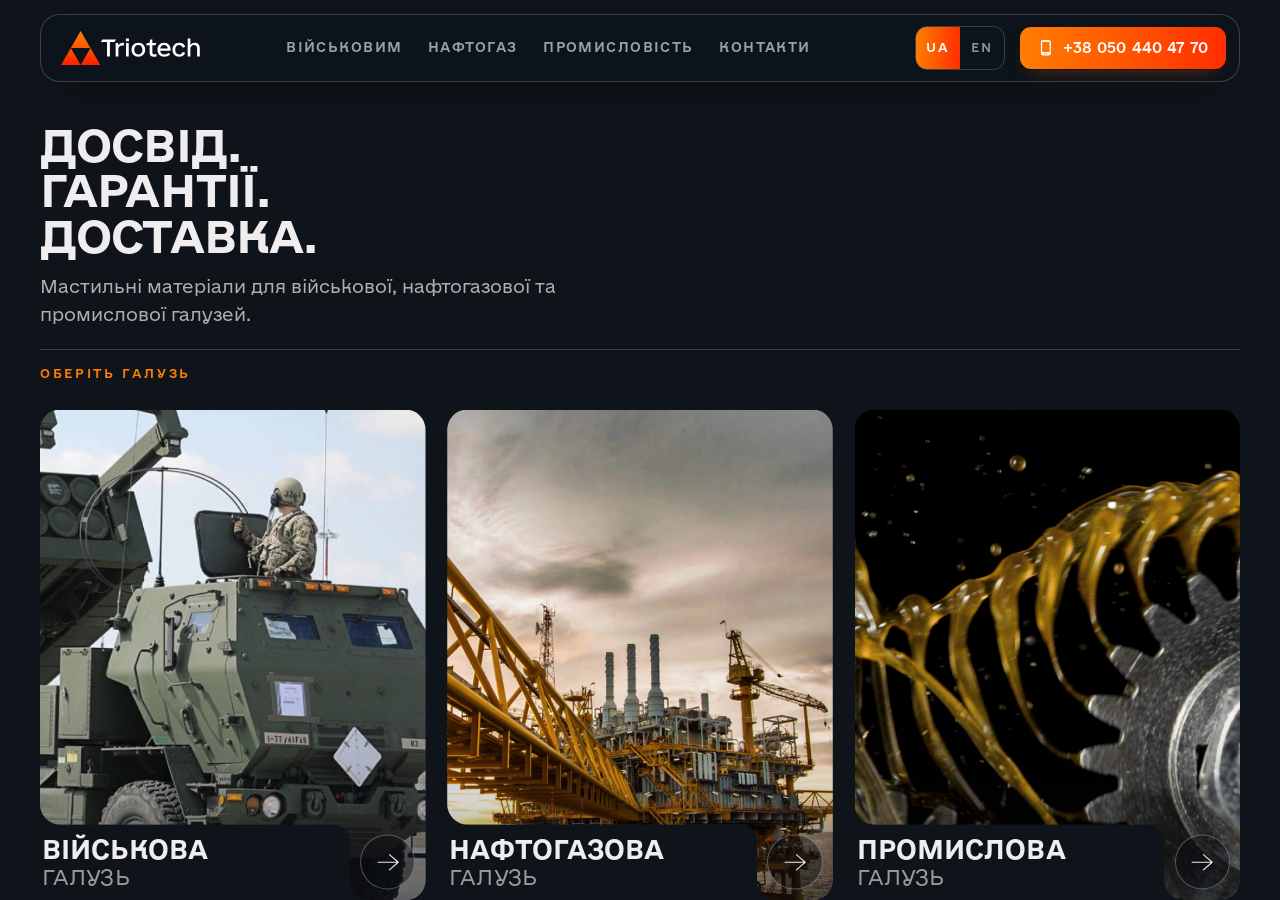
==== index.html @ 01c045c3 "Картки головної: суцільна фігура з фото, скруглений кут стику, більший виступ - фото заливає всю фор" ====
<!DOCTYPE html>
<html lang="uk">
<head>
    <meta charset="UTF-8">
    <meta name="viewport"
          content="width=device-width, user-scalable=no, initial-scale=1.0, maximum-scale=1.0, minimum-scale=1.0">
    <meta http-equiv="X-UA-Compatible" content="ie=edge">
    <link rel="stylesheet" href="css/style.css?v=30">
    <link rel="stylesheet" type="text/css" href="vendor/slick.css?v=30"/>

    <!-- Favicon -->
    <link href="favicon.png" rel="icon">

    <title>&#x413;&#x43E;&#x43B;&#x43E;&#x432;&#x43D;&#x430; - Triotech</title>

    <meta property="og:type" content="website">
    <meta property="og:site_name" content="Triotech">
    <meta property="og:title" content="Triotech - Мастильні матеріали">
    <meta property="og:description" content="Українська компанія, яка продає мастильні матеріали у B2B сегменті">
    <meta property="og:url" content="/">
    <meta property="og:locale" content="uk_UA">
    <meta property="og:image" content="/img/preview.jpg">
    <meta property="og:image:width" content="968">
    <meta property="og:image:height" content="504">
</head>

<body>
<svg xmlns="http://www.w3.org/2000/svg" style="position:absolute;width:0;height:0;overflow:hidden" aria-hidden="true" focusable="false"><defs><linearGradient id="flameGrad" x1="0" y1="0" x2="1" y2="1"><stop offset="0%" stop-color="#FF7E02"/><stop offset="100%" stop-color="#FF2E00"/></linearGradient></defs><symbol viewBox="0 0 20 16" id="arrow__product"><path d="M19.286 7.994H1m10.286 6.994l8-6.994-8-6.994" stroke="currentColor" stroke-linecap="round" stroke-linejoin="round"/></symbol><symbol viewBox="0 0 20 17" id="arrow__send"><path d="M19.286 8.734H1M11.286 16l8-7.266-8-7.266" stroke="currentColor" stroke-linecap="round" stroke-linejoin="round"/></symbol><symbol viewBox="0 0 32 32" id="facebook"><path fill-rule="evenodd" clip-rule="evenodd" d="M0 5a5 5 0 015-5h22a5 5 0 015 5v22a5 5 0 01-5 5H5a5 5 0 01-5-5V5zm16 3c4.4 0 8 3.6 8 8 0 4-2.9 7.4-6.9 8v-5.7H19l.4-2.3h-2.2v-1.5c0-.6.3-1.2 1.3-1.2h1v-2s-.9-.2-1.8-.2c-1.8 0-3 1.1-3 3.1V16h-2v2.3h2v5.6C10.9 23.3 8 20 8 16c0-4.4 3.6-8 8-8z" fill="currentColor" fill-opacity=".8"/></symbol><symbol viewBox="0 0 32 32" id="instagram"><path d="M16 18.8c-1.5 0-2.8-1.2-2.8-2.8 0-1.5 1.2-2.8 2.8-2.8 1.5 0 2.8 1.2 2.8 2.8 0 1.5-1.3 2.8-2.8 2.8z" fill="currentColor" fill-opacity=".8"/><path fill-rule="evenodd" clip-rule="evenodd" d="M19.4 9.2h-6.8c-.8.1-1.2.2-1.5.3-.4.1-.7.3-1 .6-.237.237-.35.475-.485.762-.036.075-.073.155-.115.238a5.48 5.48 0 01-.052.148A3.53 3.53 0 009.2 12.6v6.8c.1.8.2 1.2.3 1.5.1.4.3.7.6 1 .237.237.475.35.762.485.075.036.155.073.238.115.046.015.095.033.148.052a3.53 3.53 0 001.352.248h6.8c.8-.1 1.2-.2 1.5-.3.4-.1.7-.3 1-.6.237-.237.35-.475.485-.762.036-.075.073-.155.115-.238.015-.046.033-.095.052-.147A3.53 3.53 0 0022.8 19.4v-6.8c-.1-.8-.2-1.2-.3-1.5-.1-.4-.3-.7-.6-1-.237-.237-.475-.35-.762-.485A11.461 11.461 0 0120.9 9.5c-.046-.015-.095-.033-.147-.052A3.53 3.53 0 0019.4 9.2zM16 11.7c-2.4 0-4.3 1.9-4.3 4.3s1.9 4.3 4.3 4.3 4.3-1.9 4.3-4.3-1.9-4.3-4.3-4.3zm5.4-.1a1 1 0 11-2 0 1 1 0 012 0z" fill="currentColor" fill-opacity=".8"/><path fill-rule="evenodd" clip-rule="evenodd" d="M0 5a5 5 0 015-5h22a5 5 0 015 5v22a5 5 0 01-5 5H5a5 5 0 01-5-5V5zm12.6 2.7h6.8c.9.1 1.5.2 2 .4.6.3 1 .5 1.5 1s.8 1 1 1.5c.2.5.4 1.1.4 2v6.8c-.1.9-.2 1.5-.4 2-.3.6-.5 1-1 1.5s-1 .8-1.5 1c-.5.2-1.1.4-2 .4h-6.8c-.9-.1-1.5-.2-2-.4-.6-.3-1-.5-1.5-1s-.8-1-1-1.5c-.2-.5-.4-1.1-.4-2v-6.8c.1-.9.2-1.5.4-2 .3-.6.5-1 1-1.5s1-.8 1.5-1c.5-.2 1.1-.4 2-.4z" fill="currentColor" fill-opacity=".8"/></symbol><symbol viewBox="0 0 32 32" id="linkedin"><path fill-rule="evenodd" clip-rule="evenodd" d="M0 5a5 5 0 015-5h22a5 5 0 015 5v22a5 5 0 01-5 5H5a5 5 0 01-5-5V5zm8.2 8.3V24h3.4V13.3H8.2zM8 9.9c0 1.1.8 1.9 1.9 1.9 1.1 0 1.9-.8 1.9-1.9C11.8 8.8 11 8 9.9 8 8.9 8 8 8.8 8 9.9zM20.6 24h3.2v-6.6c0-3.3-2-4.4-3.9-4.4-1.7 0-2.9 1.1-3.2 1.8v-1.5h-3.2V24h3.4v-5.7c0-1.5 1-2.3 2-2.3s1.7.5 1.7 2.2V24z" fill="currentColor" fill-opacity=".8"/></symbol><symbol viewBox="0 0 32 32" id="telegram"><path fill-rule="evenodd" clip-rule="evenodd" d="M5 0h22a5 5 0 015 5v22a5 5 0 01-5 5H5a5 5 0 01-5-5V5a5 5 0 015-5zm11.692 12.007c-1.433.596-4.297 1.83-8.592 3.701-.698.278-1.063.549-1.096.814-.056.449.505.625 1.27.866.104.032.212.066.322.102.752.245 1.764.53 2.29.542.477.01 1.01-.186 1.598-.59 4.013-2.709 6.084-4.078 6.214-4.108.092-.02.22-.047.305.03.087.076.078.221.069.26-.056.237-2.26 2.287-3.4 3.347-.356.33-.608.565-.66.619-.115.12-.233.233-.346.342-.699.674-1.223 1.179.029 2.004.602.396 1.083.724 1.563 1.051.525.358 1.048.714 1.725 1.158.172.113.337.23.497.344.61.436 1.16.826 1.837.764.393-.036.8-.406 1.007-1.51.488-2.61 1.447-8.263 1.669-10.592a2.602 2.602 0 00-.025-.58.621.621 0 00-.21-.4c-.176-.143-.448-.173-.57-.17-.554.009-1.405.305-5.496 2.006z" fill="currentColor" fill-opacity=".8"/></symbol><symbol viewBox="0 0 32 32" id="whatsapp"><path fill-rule="evenodd" clip-rule="evenodd" d="M12.6 21.7c1 .6 2.2.9 3.4.9 3.7 0 6.6-3 6.6-6.5 0-1.8-.6-3.4-1.9-4.7-1.3-1.2-2.9-1.9-4.7-1.9-3.6 0-6.6 3-6.6 6.6 0 1.2.3 2.4 1 3.5l.2.3-.7 2.4 2.5-.7.2.1zm5.6-4.7c.2 0 1.2.5 1.4.6.031.016.062.029.093.042.167.07.323.136.407.558.1 0 .1.4-.1.9-.1.4-.9.9-1.3.9-.068 0-.133.006-.202.012-.34.03-.786.07-2.198-.512-1.753-.701-2.968-2.4-3.309-2.877a1.856 1.856 0 00-.091-.123c-.017-.034-.052-.088-.097-.16-.221-.35-.703-1.11-.703-1.94 0-1 .5-1.5.7-1.7.2-.2.4-.2.5-.2h.4c.1 0 .3 0 .4.3.2.4.6 1.4.6 1.5 0 .033.011.067.022.1.023.067.045.133-.022.2-.05.05-.075.1-.1.15-.025.05-.05.1-.1.15l-.3.3c-.1.1-.2.2-.1.4s.5.9 1.1 1.4c.675.59 1.208.825 1.478.944.05.022.09.04.122.056.2 0 .3 0 .4-.1.05-.1.175-.25.3-.4.125-.15.25-.3.3-.4.1-.2.2-.2.4-.1z" fill="currentColor" fill-opacity=".8"/><path fill-rule="evenodd" clip-rule="evenodd" d="M0 16C0 7.163 7.163 0 16 0s16 7.163 16 16-7.163 16-16 16S0 24.837 0 16zm16-8c2.1 0 4.1.8 5.6 2.3 1.5 1.5 2.4 3.5 2.4 5.6 0 4.4-3.6 8-8 8-1.3 0-2.6-.4-3.8-1L8 24l1.1-4C8.4 18.8 8 17.4 8 16c0-4.4 3.6-8 8-8z" fill="currentColor" fill-opacity=".8"/></symbol><symbol viewBox="0 0 23 22" id="footer__tel"><path d="M6.937 7.95c1.38 3.767 2.81 5.27 6.447 6.871l-1.576 2.214c-4.176-2-6.256-5.37-7.236-8l2.365-1.084z" fill="currentColor"/><path d="M8.095 2.75c.739-.002 1.3.612 1.25 1.308-.08 1.095.005 1.884.232 2.863.124.538-.158 1.084-.606 1.436-.604.475-1.066 1.079-1.433 1.599-.509.72-2.26.669-2.646-.116-.796-1.614-1.335-4.588-.173-6.597.182-.316.55-.481.93-.483l2.446-.01zm11.208 11.945c.092-.692-.486-1.292-1.224-1.329a10.354 10.354 0 01-2.982-.562c-.55-.181-1.159.018-1.582.396-.572.51-1.262.87-1.853 1.151-.82.39-.975 2.038-.196 2.495 1.601.94 4.662 1.803 6.914.956a.993.993 0 00.619-.815l.304-2.292z" fill="currentColor"/></symbol><symbol viewBox="0 0 18 15" id="footer__mail"><path fill-rule="evenodd" clip-rule="evenodd" d="M16.349.91a1.68 1.68 0 011.32.628L8.915 8.543.24 1.666C.53 1.213 1.053.91 1.65.91h14.7zM0 12.57V2.908l6.224 4.935-6.211 4.924A1.52 1.52 0 010 12.57zm.57 1.19c.29.24.667.386 1.081.386H16.35a1.7 1.7 0 00.954-.29L10.69 8.563l-1.19.951a.942.942 0 01-1.164.003L7.129 8.56l-6.56 5.2zm11.019-5.917l6.366 5.094c.03-.118.045-.24.045-.367V2.713l-6.411 5.13z" fill="currentColor"/></symbol><symbol viewBox="0 0 16 21" id="footer__place"><path fill-rule="evenodd" clip-rule="evenodd" d="M8.002 20.979C4.942 17.616-.266 12.842.011 7.649.463 3.427 3.868.146 8.002.146c4.135 0 7.54 3.28 7.992 7.503.191 5.67-4.513 9.593-7.992 13.33z" fill="currentColor"/><path d="M11.525 8.265A3.264 3.264 0 118.263 5a3.264 3.264 0 013.262 3.265z" fill="currentColor"/></symbol><symbol viewBox="0 0 26 24" id="footer__send"><path d="M24.102.266L1.012 9.944s-1.092.4-1.007 1.137c.086.738.977 1.076.977 1.076l5.81 2.088s1.754 6.144 2.1 7.313c.344 1.166.621 1.194.621 1.194.322.149.614-.089.614-.089l3.753-3.655 5.85 4.792c1.583.737 2.16-.8 2.16-.8L26 .852c0-1.475-1.898-.585-1.898-.585zM20.014 21.22l-6.259-5.125-1.942 1.891.427-4.023L20.583 6 9.21 12.799l-5.044-1.813 19.245-8.067-3.398 18.3z" fill="currentColor"/></symbol><symbol viewBox="0 0 21 33" id="header-tel"><path d="M16.042 0H4.375A4.37 4.37 0 000 4.375v23.333a4.37 4.37 0 004.375 4.375h11.667a4.37 4.37 0 004.375-4.375V4.375A4.37 4.37 0 0016.042 0zm-2.917 29.167H7.292v-1.459h5.833v1.459zm4.74-4.375H2.552V4.375h15.313v20.417z" fill="currentColor"/></symbol><symbol viewBox="0 0 19 19" id="popup-close"><path d="M9.5 7.438L16.718.219l2.062 2.062-7.218 7.22 7.218 7.218-2.062 2.062L9.5 11.562l-7.22 7.219-2.06-2.062L7.437 9.5.22 2.281 2.28.22 9.5 7.438z" fill="currentColor"/></symbol></svg>
<header class="header header__primary">
    <div class="container header__container container__primary header__container--fatal">
        <div class="header__logo">
            <a href="index.html">
                <img src="img/Gradient-Logo-white.svg" alt="logo">
            </a>
        </div>

        <div class="header__content"><nav class="header__navigation"><ul class="header__list"><li class="header__item"><a class="header__link" href="Military/index.html">Військовим</a></li><li class="header__item"><a class="header__link" href="OilGas/index.html">Нафтогаз</a></li><li class="header__item"><a class="header__link" href="Industrial/index.html">Промисловість</a></li><li class="header__item"><a class="header__link" id="header__contacts" href="Military/index.html#contacts">Контакти</a></li></ul></nav><div class="lang__button lang--header"><div class="lang__list"><span class="lang__link lang__link--on">UA</span><a class="lang__link" href="Home/en/index.html" hreflang="en">EN</a></div></div><a class="header__tel header__tel--mobile" href="tel:+380504404770"><svg width="16" height="16" aria-hidden="true" focusable="false"><use href="#header-tel" xlink:href="#header-tel"></use></svg><span class="header__tel-num">+38 050 440 47 70</span></a></div><button class="hamburger" id="burger" type="button" aria-label="Меню" aria-expanded="false"><div class="hamburger-menu"><span class="hamburger-line"></span><span class="hamburger-line"></span></div></button><a class="header__tel" href="tel:+380504404770"><svg width="16" height="16" aria-hidden="true" focusable="false"><use href="#header-tel" xlink:href="#header-tel"></use></svg><span class="header__tel-num">+38 050 440 47 70</span></a>
    </div>
</header>


<main class="main">
    <section class="primary"><div class="primary__intro"><div class="container"><h1 class="primary__intro-title">Досвід.<br>Гарантії.<br>Доставка.</h1><p class="primary__intro-sub">Мастильні матеріали для військової, нафтогазової та промислової галузей.</p><span class="primary__intro-label">Оберіть галузь</span></div></div>
        <div class="swiper primary__swiper">
        <ul class="primary__list swiper-wrapper">
            <li class="primary__item swiper-slide">
                
                <span class="primary__slab primary__slab--tab" aria-hidden="true"><picture><source media="(max-width:1200px)" srcset="img/card-1.jpg?v=30"><img src="img/primary-1.png" alt="primary"></picture></span><span class="primary__slab primary__slab--joint" aria-hidden="true"><picture><source media="(max-width:1200px)" srcset="img/card-1.jpg?v=30"><img src="img/primary-1.png" alt="primary"></picture></span><div class="primary__bg"><picture><source media="(max-width:1200px)" srcset="img/card-1.jpg?v=30"><img src="img/primary-1.png" alt="primary"></picture></div>

                <div class="primary__wrapper">
                    <div class="container"><span class="primary__num">01</span>
                        <a class="primary__text" href="index.html">&#x41C;&#x430;&#x441;&#x442;&#x438;&#x43B;&#x44C;&#x43D;&#x456; &#x43C;&#x430;&#x442;&#x435;&#x440;&#x456;&#x430;&#x43B;&#x438;</a>

                        <p class="primary__text primary__text--mobile">&#x41E;&#x431;&#x435;&#x440;&#x456;&#x442;&#x44C; &#x433;&#x430;&#x43B;&#x443;&#x437;&#x44C; </p>

                        <h2 class="primary__title">ВІЙСЬКОВА <br><span>ГАЛУЗЬ</span></h2>

                        <a class="primary__link" href="Military/index.html">
                            &#x41F;&#x435;&#x440;&#x435;&#x439;&#x442;&#x438;

                            <svg class="primary__icon" width="20" height="16" fill="none">
                                <use href="#arrow__product" xlink:href="#arrow__product"></use>
                            </svg>
                        </a>

                        <a class="primary__link primary__link--mobile" href="Military/index.html">
                            &#x412;&#x406;&#x419;&#x421;&#x42C;&#x41A;&#x41E;&#x412;&#x410;


                            <svg class="primary__icon" width="20" height="16" fill="none">
                                <use href="#arrow__product" xlink:href="#arrow__product"></use>
                            </svg>
                        </a>

                        <a class="primary__link primary__link--mobile" href="OilGas/index.html">
                            &#x41D;&#x410;&#x424;&#x422;&#x41E;&#x413;&#x410;&#x417;&#x41E;&#x412;&#x410;


                            <svg class="primary__icon" width="20" height="16" fill="none">
                                <use href="#arrow__product" xlink:href="#arrow__product"></use>
                            </svg>
                        </a>

                        <a class="primary__link primary__link--mobile" href="Industrial/index.html">
                            &#x41F;&#x420;&#x41E;&#x41C;&#x418;&#x421;&#x41B;&#x41E;&#x412;&#x410;


                            <svg class="primary__icon" width="20" height="16" fill="none">
                                <use href="#arrow__product" xlink:href="#arrow__product"></use>
                            </svg>
                        </a>
                    </div>
                </div>
            <a class="primary__cover" href="Military/index.html" aria-hidden="true" tabindex="-1"></a></li>
            <li class="primary__item swiper-slide primary__item--mobile">
                <span class="primary__slab primary__slab--tab" aria-hidden="true"><picture><source media="(max-width:1200px)" srcset="img/card-2.jpg?v=30"><img src="img/primary-2.png" alt="primary"></picture></span><span class="primary__slab primary__slab--joint" aria-hidden="true"><picture><source media="(max-width:1200px)" srcset="img/card-2.jpg?v=30"><img src="img/primary-2.png" alt="primary"></picture></span><div class="primary__bg"><picture><source media="(max-width:1200px)" srcset="img/card-2.jpg?v=30"><img src="img/primary-2.png" alt="primary"></picture></div>
                <div class="primary__wrapper">
                    <div class="container"><span class="primary__num">02</span>

                        <h2 class="primary__title">НАФТОГАЗОВА <br><span>ГАЛУЗЬ</span></h2>

                        <a class="primary__link" href="OilGas/index.html">
                            &#x41F;&#x435;&#x440;&#x435;&#x439;&#x442;&#x438;

                            <svg class="primary__icon" width="20" height="16" fill="none">
                                <use href="#arrow__product" xlink:href="#arrow__product"></use>
                            </svg>
                        </a>
                    </div>
                </div>
            <a class="primary__cover" href="OilGas/index.html" aria-hidden="true" tabindex="-1"></a></li>
            <li class="primary__item swiper-slide primary__item--mobile">
                <span class="primary__slab primary__slab--tab" aria-hidden="true"><picture><source media="(max-width:1200px)" srcset="img/card-3.jpg?v=30"><img src="img/primary-3.png" alt="primary"></picture></span><span class="primary__slab primary__slab--joint" aria-hidden="true"><picture><source media="(max-width:1200px)" srcset="img/card-3.jpg?v=30"><img src="img/primary-3.png" alt="primary"></picture></span><div class="primary__bg"><picture><source media="(max-width:1200px)" srcset="img/card-3.jpg?v=30"><img src="img/primary-3.png" alt="primary"></picture></div>
                <div class="primary__wrapper">
                    <div class="container"><span class="primary__num">03</span>

                        <h2 class="primary__title">ПРОМИСЛОВА<br><span>ГАЛУЗЬ</span></h2>

                        <a class="primary__link" href="Industrial/index.html">
                            &#x41F;&#x435;&#x440;&#x435;&#x439;&#x442;&#x438;

                            <svg class="primary__icon" width="20" height="16" fill="none">
                                <use href="#arrow__product" xlink:href="#arrow__product"></use>
                            </svg>
                        </a>
                    </div>
                </div>

            <a class="primary__cover" href="Industrial/index.html" aria-hidden="true" tabindex="-1"></a></li>

        </ul>
    </div>
</section>
</main>

<script src="vendor/jquery.min.js?v=30"></script>
<script type="text/javascript" src="vendor/slick.min.js?v=30"></script>
<script src="js/main.js?v=30"></script>

<script src="js/ui.js?v=30"></script>
</body>
</html>
---- css/style.css ----
@font-face {
    font-family: "e-Ukraine Head";
    src: url("../fonts/e-UkraineHead-Bold.otf") format("opentype");
    font-style: normal;
    font-weight: 700;
}

@font-face {
    font-family: "e-Ukraine Head";
    src: url("../fonts/e-UkraineHead-Medium.otf") format("opentype");
    font-style: normal;
    font-weight: 500;
}

@font-face {
    font-family: "e-Ukraine Head";
    src: url("../fonts/e-UkraineHead-Regular.otf") format("opentype");
    font-style: normal;
    font-weight: 400;
}

@font-face {
    font-family: "e-Ukraine Head";
    src: url("../fonts/e-UkraineHead-Light.otf") format("opentype");
    font-style: normal;
    font-weight: 300;
}

@font-face {
    font-family: "e-Ukraine Head";
    src: url("../fonts/e-UkraineHead-UltraLight.otf") format("opentype");
    font-style: normal;
    font-weight: 200;
}
/* stylelint-disable */
/*! normalize.css v8.0.1 | MIT License | github.com/necolas/normalize.css */
/* Document
   ========================================================================== */
/**
 * 1. Correct the line height in all browsers.
 * 2. Prevent adjustments of font size after orientation changes in iOS.
 */
html {
    line-height: 1.15;
    /* 1 */
    -webkit-text-size-adjust: 100%;
    /* 2 */
}

/* Sections
   ========================================================================== */
/**
 * Remove the margin in all browsers.
 */
* {
    margin: 0;
    padding: 0;
}

body {
    margin: 0;
}

/**
 * Render the `main` element consistently in IE.
 */
main {
    display: block;
}

/**
 * Correct the font size and margin on `h1` elements within `section` and
 * `article` contexts in Chrome, Firefox, and Safari.
 */
h1 {
    font-size: 2em;
    margin: 0.67em 0;
}

h1, h2, h3, h4, h5, h6 {
    overflow-wrap: normal !important;
}

/* Grouping content
   ========================================================================== */
/**
 * 1. Add the correct box sizing in Firefox.
 * 2. Show the overflow in Edge and IE.
 */
hr {
    -webkit-box-sizing: content-box;
    box-sizing: content-box;
    /* 1 */
    height: 0;
    /* 1 */
    overflow: visible;
    /* 2 */
}

/**
 * 1. Correct the inheritance and scaling of font size in all browsers.
 * 2. Correct the odd `em` font sizing in all browsers.
 */
pre {
    font-family: monospace, monospace;
    /* 1 */
    font-size: 1em;
    /* 2 */
}

/* Text-level semantics
   ========================================================================== */
/**
 * Remove the gray background on active links in IE 10.
 */
a {
    background-color: transparent;
}

/**
 * 1. Remove the bottom border in Chrome 57-
 * 2. Add the correct text decoration in Chrome, Edge, IE, Opera, and Safari.
 */
abbr[title] {
    border-bottom: none;
    /* 1 */
    text-decoration: underline;
    /* 2 */
    -webkit-text-decoration: underline dotted;
    text-decoration: underline dotted;
    /* 2 */
}

/**
 * Add the correct font weight in Chrome, Edge, and Safari.
 */
b,
strong {
    font-weight: bolder;
}

/**
 * 1. Correct the inheritance and scaling of font size in all browsers.
 * 2. Correct the odd `em` font sizing in all browsers.
 */
code,
kbd,
samp {
    font-family: monospace, monospace;
    /* 1 */
    font-size: 1em;
    /* 2 */
}

/**
 * Add the correct font size in all browsers.
 */
small {
    font-size: 80%;
}

/**
 * Prevent `sub` and `sup` elements from affecting the line height in
 * all browsers.
 */
sub,
sup {
    font-size: 75%;
    line-height: 0;
    position: relative;
    vertical-align: baseline;
}

sub {
    bottom: -0.25em;
}

sup {
    top: -0.5em;
}

/* Embedded content
   ========================================================================== */
/**
 * Remove the border on images inside links in IE 10.
 */
img {
    border-style: none;
}

/* Forms
   ========================================================================== */
/**
 * 1. Change the font styles in all browsers.
 * 2. Remove the margin in Firefox and Safari.
 */
button,
input,
optgroup,
select,
textarea {
    font-family: inherit;
    /* 1 */
    font-size: 100%;
    /* 1 */
    line-height: 1.15;
    /* 1 */
    margin: 0;
    /* 2 */
}

/**
 * Show the overflow in IE.
 * 1. Show the overflow in Edge.
 */
button,
input {
    /* 1 */
    overflow: visible;
}

/**
 * Remove the inheritance of text transform in Edge, Firefox, and IE.
 * 1. Remove the inheritance of text transform in Firefox.
 */
button,
select {
    /* 1 */
    text-transform: none;
}

/**
 * Correct the inability to style clickable types in iOS and Safari.
 */
button,
[type=button],
[type=reset],
[type=submit] {
    -webkit-appearance: button;
}

    /**
 * Remove the inner border and padding in Firefox.
 */
    button::-moz-focus-inner,
    [type=button]::-moz-focus-inner,
    [type=reset]::-moz-focus-inner,
    [type=submit]::-moz-focus-inner {
        border-style: none;
        padding: 0;
    }

    /**
 * Restore the focus styles unset by the previous rule.
 */
    button:-moz-focusring,
    [type=button]:-moz-focusring,
    [type=reset]:-moz-focusring,
    [type=submit]:-moz-focusring {
        outline: 1px dotted ButtonText;
    }

/**
 * Correct the padding in Firefox.
 */
fieldset {
    padding: 0.35em 0.75em 0.625em;
}

/**
 * 1. Correct the text wrapping in Edge and IE.
 * 2. Correct the color inheritance from `fieldset` elements in IE.
 * 3. Remove the padding so developers are not caught out when they zero out
 *    `fieldset` elements in all browsers.
 */
legend {
    -webkit-box-sizing: border-box;
    box-sizing: border-box;
    /* 1 */
    color: inherit;
    /* 2 */
    display: table;
    /* 1 */
    max-width: 100%;
    /* 1 */
    padding: 0;
    /* 3 */
    white-space: normal;
    /* 1 */
}

/**
 * Add the correct vertical alignment in Chrome, Firefox, and Opera.
 */
progress {
    vertical-align: baseline;
}

/**
 * Remove the default vertical scrollbar in IE 10+.
 */
textarea {
    overflow: auto;
}

/**
 * 1. Add the correct box sizing in IE 10.
 * 2. Remove the padding in IE 10.
 */
[type=checkbox],
[type=radio] {
    -webkit-box-sizing: border-box;
    box-sizing: border-box;
    /* 1 */
    padding: 0;
    /* 2 */
}

/**
 * Correct the cursor style of increment and decrement buttons in Chrome.
 */
[type=number]::-webkit-inner-spin-button,
[type=number]::-webkit-outer-spin-button {
    height: auto;
}

/**
 * 1. Correct the odd appearance in Chrome and Safari.
 * 2. Correct the outline style in Safari.
 */
[type=search] {
    -webkit-appearance: textfield;
    /* 1 */
    outline-offset: -2px;
    /* 2 */
}

    /**
 * Remove the inner padding in Chrome and Safari on macOS.
 */
    [type=search]::-webkit-search-decoration {
        -webkit-appearance: none;
    }

/**
 * 1. Correct the inability to style clickable types in iOS and Safari.
 * 2. Change font properties to `inherit` in Safari.
 */
::-webkit-file-upload-button {
    -webkit-appearance: button;
    /* 1 */
    font: inherit;
    /* 2 */
}

/* Interactive
   ========================================================================== */
/*
 * Add the correct display in Edge, IE 10+, and Firefox.
 */
details {
    display: block;
}

/*
 * Add the correct display in all browsers.
 */
summary {
    display: list-item;
}

/* Misc
   ========================================================================== */
/**
 * Add the correct display in IE 10+.
 */
template {
    display: none;
}

/**
 * Add the correct display in IE 10.
 */
[hidden] {
    display: none;
}

/* stylelint-enable */
html.block {
    overflow: hidden;
}

body {
    display: -webkit-box;
    display: -ms-flexbox;
    display: flex;
    -webkit-box-orient: vertical;
    -webkit-box-direction: normal;
    -ms-flex-direction: column;
    flex-direction: column;
    min-height: 100vh;
}

.main {
    overflow: hidden;
    -webkit-box-flex: 1;
    -ms-flex: 1 0 auto;
    flex: 1 0 auto;
}

*,
*::before,
*::after {
    font: inherit;
    -webkit-box-sizing: border-box;
    box-sizing: border-box;
}

img {
    width: auto;
    max-width: 100%;
    height: auto;
}

.body-scroll {
    overflow-y: hidden;
}

.overlay {
    opacity: 0;
    visibility: hidden;
    position: fixed;
    top: 0;
    left: 0;
    width: 100%;
    height: 100%;
    background-color: rgba(241, 241, 241, 0.8);
    z-index: 18;
    -webkit-transition: 0.3s all;
    -o-transition: 0.3s all;
    transition: 0.3s all;
}

    .overlay.active-overlay {
        opacity: 1;
        visibility: visible;
    }

.hide {
    display: none;
}

/* blocks start */
/* ============================================================================
   TRIOTECH — редизайн 2026
   Палітра та шрифти — оригінальні брендові. Переписано: сітка, типографіка,
   кнопки, іконки, навігація, картки, форми.
   ============================================================================ */

:root{
  /* — брендовий вогонь (з оригіналу, без змін) — */
  --flame-hi:#FF7E02;
  --flame-lo:#FF2E00;
  --flame:#FF5B01;
  --flame-grad:linear-gradient(92deg,#FF7E02 0%,#FF2E00 100%);

  /* — темні поверхні: систематизовано з #1B2938 / #182431 оригіналу — */
  --ink:#0F141A;
  --ink-raise:#151D26;
  --steel:#1B2938;
  --steel-deep:#182431;

  /* — світле (з оригіналу) — */
  --paper:#EFEDED;
  --muted:#94A3B2;
  --faint:#8592A1;   /* підняте з #6C7A89: тепер AA (≥4.6) на всіх трьох тлах */

  --line:rgba(239,237,237,.11);
  --line-strong:rgba(239,237,237,.20);

  --r-card:12px;
  --r-btn:12px;
  --r-bar:20px;      /* плаваюча панель шапки */
  --bar-pad:clamp(14px,1.6vw,22px);
  --maxw:1280px;
  --gutter:clamp(20px,4vw,40px);
  --section:clamp(72px,9vw,124px);
  --header-h:68px;   /* висота самої панелі */
  --header-top:14px; /* відступ панелі від верху екрана */

  --ease:cubic-bezier(.22,.61,.36,1);        /* загальний */
  --ease-out:cubic-bezier(.16,1,.3,1);       /* м'який вихід для появи */
  --dur-fast:.22s;
  --dur:.4s;
  --dur-slow:.85s;
}

*,*::before,*::after{box-sizing:border-box}

html{scroll-behavior:smooth}
html.block{overflow:hidden}

body{
  margin:0;
  background:var(--ink);
  color:var(--paper);
  font-family:"e-Ukraine Head",system-ui,-apple-system,Segoe UI,Roboto,sans-serif;
  font-weight:300;
  font-size:16px;
  line-height:1.65;
  -webkit-font-smoothing:antialiased;
  -moz-osx-font-smoothing:grayscale;
  overflow-x:hidden;
}

img{max-width:100%;display:block}
a{color:inherit;text-decoration:none}
ul{margin:0;padding:0;list-style:none}
h1,h2,h3,h4,p{margin:0}
button{font:inherit;color:inherit;background:none;border:none;padding:0;cursor:pointer}
input,textarea{font:inherit}

:focus-visible{outline:2px solid var(--flame-hi);outline-offset:3px;border-radius:2px}

/* підпис лише для читачів екрана (поле підписки має видимий placeholder) */
.visually-hidden{
  position:absolute!important;width:1px;height:1px;padding:0;margin:-1px;
  overflow:hidden;clip:rect(0 0 0 0);clip-path:inset(50%);white-space:nowrap;border:0;
}

.container{width:min(100% - (var(--gutter) * 2),var(--maxw));margin-inline:auto}

.main{flex:1 0 auto;overflow:clip}

/* ---- утиліта: службовий підпис ---- */
.eyebrow{
  display:inline-flex;align-items:center;gap:12px;
  font-size:12px;font-weight:500;letter-spacing:.2em;text-transform:uppercase;
  color:var(--flame-hi);
}
.eyebrow::before{content:"";width:26px;height:2px;background:var(--flame-grad);flex:none}

/* ============================================================================
   ЗАГОЛОВКИ СЕКЦІЙ
   Було: <button class="btn no-click"> у рамці — виглядало клікабельним.
   Стало: справжній <h2> з вогняною рискою.
   ============================================================================ */
.btn.no-click,.sec-title{
  display:block;width:auto;border:none;background:none;padding:0;cursor:default;
  font-weight:700;
  font-size:clamp(26px,3.4vw,40px);
  line-height:1.1;
  letter-spacing:.005em;
  text-transform:uppercase;
  color:var(--paper);
  margin:0 0 clamp(36px,4.5vw,56px);
  position:relative;
  padding-top:26px;
}
.btn.no-click::before,.sec-title::before{
  content:"";position:absolute;top:0;left:0;
  width:48px;height:3px;background:var(--flame-grad);border-radius:2px;
}

/* ============================================================================
   КНОПКИ
   Один розмір, один радіус, однакова висота. Помаранчевий — тільки для
   головної дії.
   ============================================================================ */
.start__btn,.quotes__btn,.products__btn,.product__more,.form__btn,.header__cta{
  display:inline-flex;align-items:center;justify-content:center;gap:12px;
  min-height:54px;padding:0 30px;
  border-radius:var(--r-btn);
  font-size:15px;font-weight:500;letter-spacing:.02em;
  text-align:center;white-space:nowrap;
  border:1px solid transparent;
  transition:transform .25s var(--ease),box-shadow .25s var(--ease),
             background-color .25s var(--ease),border-color .25s var(--ease),color .25s var(--ease);
}
.start__btn svg,.quotes__btn svg,.products__btn svg,.product__more svg,.form__btn svg,.header__cta svg{
  width:18px;height:18px;flex:none;transition:transform .25s var(--ease)
}
.btn__arrow{width:20px!important;height:16px!important}   /* viewBox 20×16 — не спотворюємо */
/* Стрілки намальовані лише обведенням. Типова заливка у SVG — чорна, тож без
   fill:none під стрілкою з'являється чорна пляма. */
.btn__arrow,.start__icon,.product__icon,.form__icon,.product__arrow svg{fill:none}

/* головна (заповнена) */
.start__btn--defolt,.form__btn,.header__cta,.products__btn,.quotes__btn{
  background-image:var(--flame-grad);color:#fff;
  /* рамка прозора, а типове background-clip:border-box малює градієнт і під
     нею — на краю з'являлась помаранчева смужка завтовшки в піксель */
  background-clip:padding-box;
  box-shadow:0 8px 20px -14px rgba(255,94,1,.7);
}
.start__btn--defolt:hover,.form__btn:hover,.header__cta:hover,.products__btn:hover,.quotes__btn:hover{
  transform:translateY(-2px);
  box-shadow:0 14px 28px -14px rgba(255,94,1,.8);
}
.start__btn--defolt:hover svg,.form__btn:hover svg,.products__btn:hover svg,
.quotes__btn:hover svg{transform:translateX(4px)}

/* другорядна (примарна) */
.start__btn--grad,.product__more{
  background:rgba(239,237,237,.04);
  border-color:var(--line-strong);
  color:var(--paper);
  -webkit-backdrop-filter:blur(6px);backdrop-filter:blur(6px);
}
.start__btn--grad:hover,.product__more:hover{
  border-color:var(--flame-hi);color:var(--flame-hi);
  background:rgba(255,126,2,.08);
  transform:translateY(-2px);
}

/* ============================================================================
   ШАПКА
   Було: біла смуга + великий помаранчевий блок телефону + прапори мов.
   Стало: темне скло, тихий телефон, текстовий перемикач UA/EN, одна дія.
   ============================================================================ */
/* Панель не притиснута до країв: вона висить над контентом по ширині сітки
   сайту, зі скругленими кутами й розмитим напівпрозорим тлом. */
.header{
  position:fixed;top:var(--header-top);left:0;right:0;z-index:60;
  background:none;border:none;
  transition:transform .4s var(--ease);
}
.header__wrapper,.header__wrap{display:contents}
.header .container{
  display:flex;align-items:center;justify-content:flex-start;gap:14px;
  min-height:var(--header-h);
  position:relative;
  /* праворуч відступ такий самий, як згори й знизу від кнопки телефону */
  padding-left:var(--bar-pad);padding-right:12px;
  background:rgba(15,20,26,.66);
  -webkit-backdrop-filter:blur(20px) saturate(1.5);backdrop-filter:blur(20px) saturate(1.5);
  border:1px solid var(--line-strong);
  border-radius:var(--r-bar);
  box-shadow:0 18px 44px -28px rgba(0,0,0,.9);
}
.header__logo{display:flex;align-items:center;flex:none;z-index:2}
.header__logo img{height:34px;width:auto}   /* без жорсткої ширини: інакше знак
   «плаває» всередині рамки й займає більше місця, ніж малює */

.header__content{
  flex:1;display:flex;align-items:center;justify-content:flex-end;
  gap:clamp(18px,2.5vw,34px);
}
/* пункти меню — по центру панелі, перемикач мов лишається біля телефону */
.header__navigation{margin-inline:auto}
.header__navigation{display:flex}
.header__list{display:flex;align-items:center;gap:clamp(16px,2vw,30px)}
.header__link{
  position:relative;display:inline-block;padding:8px 0;
  font-size:13px;font-weight:500;letter-spacing:.11em;text-transform:uppercase;
  color:var(--muted);transition:color .22s var(--ease);
}
.header__link::after{
  content:"";position:absolute;left:0;right:100%;bottom:2px;height:2px;
  background:var(--flame-grad);border-radius:2px;
  transition:right .28s var(--ease);
}
.header__link:hover{color:var(--paper)}
.header__link:hover::after{right:0}
.header__link--active{color:var(--paper)}
.header__link--active::after{right:0}

/* телефон — тихий, помаранчевий лише гліф */
/* У панелі лишилась одна дія — подзвонити. Окрему кнопку «Залишити заявку»
   прибрано: дві дії поспіль виштовхували телефон за межі панелі, а заявку
   можна лишити з геро, з блоку товарів, зі смуги заклику та з форми. */
.header__tel{
  display:inline-flex;align-items:center;gap:9px;flex:none;
  min-height:44px;padding:0 18px;border-radius:var(--r-btn);
  border:1px solid transparent;
  background-image:var(--flame-grad);background-clip:padding-box;
  box-shadow:0 8px 20px -14px rgba(255,94,1,.7);
  font-size:14.5px;font-weight:500;letter-spacing:.01em;color:#fff;
  white-space:nowrap;
  transition:transform .22s var(--ease),box-shadow .22s var(--ease);
}
.header__tel svg{width:16px;height:16px;color:#fff;flex:none}
.header__tel:hover{transform:translateY(-2px);box-shadow:0 14px 28px -14px rgba(255,94,1,.85)}
.header__tel--mobile{display:none}

/* перемикач мов: текст замість прапорів */
.lang__button,.lang--header{display:flex;align-items:center;flex:none}
.lang__list{display:flex;align-items:center;border:1px solid var(--line-strong);border-radius:var(--r-btn);overflow:hidden}
.lang__link{
  display:inline-flex;align-items:center;justify-content:center;
  min-width:44px;height:42px;padding:0 8px;
  font-size:12px;font-weight:500;letter-spacing:.09em;
  color:var(--faint);transition:color .2s var(--ease),background-color .2s var(--ease);
}
.lang__link:hover{color:var(--paper);background:rgba(239,237,237,.06)}
.lang__link--on{background-image:var(--flame-grad);color:#fff}
.lang__link--on:hover{color:#fff}

/* Кнопка живе лише в мобільній шухляді: у десктопній панелі її місце зайняв
   телефон, інакше дві дії поспіль не вміщались. */
.header__cta{display:none;min-height:48px;padding:0 18px;gap:9px;
  font-size:13.5px;letter-spacing:.06em;text-transform:uppercase;justify-content:center}
.header__cta .btn__arrow{width:17px!important;height:14px!important}

/* бургер */
.hamburger{display:none;width:44px;height:44px;align-items:center;justify-content:center;flex:none;z-index:2}
.hamburger-menu{display:flex;flex-direction:column;gap:6px;width:24px}
.hamburger-line{display:block;height:2px;width:100%;background:var(--paper);border-radius:2px;
  transition:transform .3s var(--ease),opacity .3s var(--ease)}
.hamburger--active .hamburger-line:first-child{transform:translateY(4px) rotate(45deg)}
.hamburger--active .hamburger-line:last-child{transform:translateY(-4px) rotate(-45deg)}

/* ============================================================================
   ГЕРО СТОРІНКИ ГАЛУЗІ
   Було: текст лежав просто на фото, круглі мініатюри обрізало краєм екрана.
   Стало: градієнтна завіса під текстом, навігація галузей — усередині сітки.
   ============================================================================ */
.start{
  position:relative;
  min-height:min(92vh,860px);
  display:flex;align-items:flex-end;
  padding:calc(var(--header-h) + var(--header-top) + clamp(48px,8vw,100px)) 0 clamp(56px,7vw,92px);
  overflow:hidden;
  isolation:isolate;
}
.start__bg{position:absolute;inset:0;z-index:-2}
.start__bg img{width:100%;height:100%;object-fit:cover;object-position:center}
.start::before{
  content:"";position:absolute;inset:0;z-index:-1;
  background:
    linear-gradient(to right,rgba(15,20,26,.94) 0%,rgba(15,20,26,.80) 38%,rgba(15,20,26,.30) 72%,rgba(15,20,26,.45) 100%),
    linear-gradient(to top,var(--ink) 0%,rgba(15,20,26,.25) 42%,rgba(15,20,26,.55) 100%);
}
.start .container{
  /* Ширина трикутника — окремою змінною: колонку сітки треба задати явно,
     бо всередині граней немає потоку (усі посилання позиційовані), і
     браузер рахує їхній внесок як нуль. */
  --tri:clamp(300px,29vw,440px);
  display:grid;
  grid-template-columns:minmax(0,1fr) var(--tri);
  grid-template-areas:"copy rail" "cta rail";
  align-items:end;
  gap:clamp(28px,4vw,56px);
  width:min(100% - (var(--gutter) * 2),var(--maxw));
}
.start__wrapper{grid-area:copy;max-width:44ch}
.start__title{
  font-weight:700;
  font-size:clamp(34px,5.4vw,68px);
  line-height:1.03;
  letter-spacing:-.018em;
  text-transform:uppercase;
  margin:0 0 22px;
}
.start__title span{display:block;font-weight:300;color:rgba(239,237,237,.72)}
.start__text{
  font-size:clamp(15px,1.35vw,18px);
  color:rgba(239,237,237,.80);
  max-width:52ch;
}
.start__text + .start__text{margin-top:10px}
.start__buttons{grid-area:cta;display:flex;flex-wrap:wrap;gap:14px;margin-top:clamp(28px,3.5vw,42px)}

/* надзаголовок із назвою галузі */
.sector-tag{display:inline-flex;align-items:center;gap:14px;margin-bottom:22px}
.sector-tag__label{
  font-size:12.5px;font-weight:500;letter-spacing:.2em;text-transform:uppercase;
  color:var(--flame-hi);position:relative;padding-left:38px;
}
.sector-tag__label::before{
  content:"";position:absolute;left:0;top:50%;width:26px;height:2px;
  background:var(--flame-grad);
}

/* ============================================================================
   ТРИКУТНИК ГАЛУЗЕЙ
   Знак бренду — трикутник із трьох трикутників — тут і є навігацією.
   Розташування зафіксовано (верх — нафтогаз, ліворуч — військова,
   праворуч — промислова), світиться той, на чиїй сторінці ви зараз.
   ============================================================================ */
.start__navigation{grid-area:rail;align-self:end;justify-self:end}
.triad-nav__list{
  position:relative;
  width:100%;
  aspect-ratio:1 / .866;
  display:block;
}
.triad-nav__item{position:static}
/* Матове скло: напівпрозора заливка + розмиття того, що позаду.
   Рамок немає — форму окреслює м'яке світіння по контуру (drop-shadow
   слідує за обрізаною фігурою, на відміну від box-shadow). */
/* Важливо: clip-path, backdrop-filter і filter не можна тримати на одному
   елементі — Safari на iPhone тоді просто не малює ні розмиття, ні тінь.
   Тому обрізка лишається на посиланні, матове скло — на дитині всередині,
   а світіння взагалі винесено в окремий SVG під гранями. */
.triad-nav__link{
  position:absolute;inset:0;display:block;z-index:1;
  color:rgba(239,237,237,.82);
  transition:color .35s var(--ease);
}
/* Матове скло зроблено не через backdrop-filter — у Safari він поруч із
   clip-path не працює. Замість нього всередину грані кладеться копія
   фонового фото, розмита і поставлена рівно там, де оригінал: виходить
   справжнє розмиття того, що за склом, в усіх браузерах однаково.
   Позицію копії рахує js/ui.js. */
.triad-nav__glass{position:absolute;inset:0;display:block;overflow:hidden}
.triad-nav__blur{
  position:absolute;max-width:none;
  filter:blur(13px) saturate(1.08);
  pointer-events:none;
}
.triad-nav__glass::after{
  content:"";position:absolute;inset:0;
  background:linear-gradient(150deg,
    rgba(255,255,255,.15) 0%,
    rgba(255,255,255,.035) 46%,
    rgba(255,255,255,.09) 100%);
  transition:background .35s var(--ease);
}
/* Форми з ледь скругленими кутами й майже без проміжку між гранями.
   Через SVG-контур, бо clip-path:polygon() кутів не скруглює. */
.triad-nav__item--oilgas     .triad-nav__link{clip-path:url(#tri-oilgas)}
.triad-nav__item--military   .triad-nav__link{clip-path:url(#tri-military)}
.triad-nav__item--industrial .triad-nav__link{clip-path:url(#tri-industrial)}

/* Обведення граней окремим шаром: по обрізаній фігурі рамку не намалюєш,
   тож світлий контур «скла» ведемо тим самим контуром поверх. */
.triad-nav{position:relative;width:100%}
.triad-nav__list{list-style:none;margin:0;padding:0}
.triad-nav__edges{
  position:absolute;inset:0;width:100%;height:100%;
  pointer-events:none;z-index:5;overflow:visible;
}
/* Не суцільна обводка, а відблиск: градієнт яскравий лише там, куди «падає
   світло», і майже зникає далі — як полиск на склі. */
.triad-edge{
  fill:none;
  stroke:url(#glassEdge);
  stroke-width:1.2;vector-effect:non-scaling-stroke;
  transition:opacity .35s var(--ease);
}
.triad-edge.is-lit{stroke:url(#glassEdgeLit)}

.triad-nav__inner{
  position:absolute;transform:translate(-50%,-50%);
  display:flex;flex-direction:column;align-items:center;gap:7px;
  text-align:center;pointer-events:none;
}
.triad-nav__item--oilgas        .triad-nav__inner{left:50%;top:34%}
.triad-nav__item--military   .triad-nav__inner{left:25%;top:82%}
.triad-nav__item--industrial .triad-nav__inner{left:75%;top:82%}

.triad-nav__ico{width:clamp(24px,2.9vw,40px);height:clamp(24px,2.9vw,40px);flex:none}
.triad-nav__label{
  font-size:clamp(9.5px,.8vw,11.5px);font-weight:500;
  letter-spacing:.1em;text-transform:uppercase;white-space:nowrap;
}
/* Неонове світіння — розмитий контур під гранями. Крізь напівпрозоре
   скло сусідніх граней воно просвічує, тож сяйво «підсвічує» їх знизу. */
.triad-nav__glow{
  position:absolute;inset:0;width:100%;height:100%;z-index:0;
  pointer-events:none;overflow:visible;
  opacity:0;transition:opacity .4s var(--ease);
}
.triad-nav__glow path{
  fill:rgba(255,110,20,.16);
  stroke:#FF9A45;stroke-width:1.5;
  filter:url(#triGlow);
}
.is-active .triad-nav__glow{opacity:.78}
.triad-nav__link:hover ~ .triad-nav__glow,
.triad-nav__link:focus-visible ~ .triad-nav__glow{opacity:.5}

/* наведення: скло легко «загорається», без суцільної заливки */
.triad-nav__link:hover,.triad-nav__link:focus-visible{color:#fff;outline:none}
.triad-nav__link:hover .triad-nav__glass,
.triad-nav__link:focus-visible .triad-nav__glass{background:rgba(255,150,60,.16)}

/* активна грань — помаранчеве матове скло: крізь нього видно фотографію */
.is-active .triad-nav__link{color:#fff}
.is-active .triad-nav__glass::after{
  background:linear-gradient(150deg,
    rgba(255,158,60,.50) 0%,rgba(255,70,4,.26) 52%,rgba(255,120,20,.38) 100%);
}
.is-active .triad-nav__link:hover .triad-nav__glass::after{
  background:linear-gradient(150deg,
    rgba(255,170,80,.58) 0%,rgba(255,80,8,.32) 52%,rgba(255,130,30,.44) 100%);
}

/* ============================================================================
   ГОЛОВНА
   Меню, під ним заголовок, далі три картки галузей. Кожна картка — фото
   з плиткою внизу: назва зліва, стрілка справа. Стрілка загорається,
   коли наводиш на будь-яке місце картки.
   ============================================================================ */
/* Головна — це екран вибору галузі, тож він займає рівно одну висоту вікна:
   меню, під ним текст, а картки розтягуються на весь залишок висоти. */
.primary{
  display:flex;flex-direction:column;min-height:100svh;
  padding:calc(var(--header-top) + var(--header-h) + clamp(40px,5vw,72px)) 0 0;
}
/* Картки вирівняні по тій самій сітці, що й меню та решта секцій */
.primary__swiper{width:min(100% - (var(--gutter) * 2),var(--maxw));margin-inline:auto;overflow:visible;flex:1 1 auto;min-height:0;display:grid;grid-template-rows:minmax(0,1fr)}
.primary__intro{margin-bottom:clamp(30px,3.6vw,48px)}
.primary__intro-title{
  font-weight:700;
  font-size:clamp(30px,4.6vw,60px);
  line-height:1.04;letter-spacing:-.02em;text-transform:uppercase;
  margin:0 0 18px;
}
.primary__intro-sub{
  font-size:clamp(15px,1.35vw,18px);color:rgba(239,237,237,.72);
  max-width:46ch;margin:0 0 26px;
}
.primary__intro-label{
  display:block;padding-top:20px;border-top:1px solid var(--line-strong);
  font-size:12px;font-weight:500;letter-spacing:.22em;text-transform:uppercase;
  color:var(--flame-hi);
}

.primary .primary__list{
  display:grid;grid-template-columns:repeat(3,1fr);grid-template-rows:minmax(0,1fr);
  gap:clamp(16px,1.7vw,24px);align-self:stretch;height:100%;width:100%;min-height:0;
}
/* Форма картки з ескіза: суцільна фігура, залита фотографією, у якої знизу
   ліворуч вирізано місце під назву галузі, а знизу праворуч лишається виступ
   зі стрілкою. Фігура зібрана з трьох шарів з тим самим фото: панель, виступ
   і невелика «галтель», що округляє внутрішній кут стику. Оскільки в усіх
   трьох шарах фото однакового розміру й позиції, стиків не видно. */
.primary .primary__item{
  --r:20px;                                  /* зовнішні кути */
  --ri:clamp(15px,1.3vw,22px);               /* внутрішній кут стику */
  --notch:clamp(74px,8.4vh,104px);           /* висота вирізу = висота виступу */
  --tab:var(--notch);                        /* виступ майже квадратний */
  --gap-in:clamp(9px,.8vw,13px);             /* поле навколо стрілки */
  --dot:calc(var(--notch) - var(--gap-in) * 2);
  position:relative;flex:none;width:auto;height:auto;min-height:0;
  border-radius:0;overflow:visible;isolation:isolate;
  background:none;cursor:pointer;
  transition:transform .5s var(--ease-out),filter .5s var(--ease-out);
}
.primary__item + .primary__item{box-shadow:none}
.primary__item:hover{transform:translateY(-6px);filter:drop-shadow(0 22px 34px rgba(0,0,0,.6))}

.primary__slab,.primary__bg{
  position:absolute;inset:0;z-index:0;
  overflow:hidden;background-color:var(--ink-raise);
}
/* панель: уся картка без нижньої смуги вирізу */
.primary__bg{
  -webkit-clip-path:inset(0 0 var(--notch) 0 round var(--r));
  clip-path:inset(0 0 var(--notch) 0 round var(--r));
}
/* виступ: заходить під панель на радіус, щоб стик був суцільним */
.primary__slab--tab{
  -webkit-clip-path:inset(calc(100% - var(--notch) - var(--r)) 0 0 calc(100% - var(--tab))
                  round 0 0 var(--r) var(--r));
  clip-path:inset(calc(100% - var(--notch) - var(--r)) 0 0 calc(100% - var(--tab))
                  round 0 0 var(--r) var(--r));
}
/* галтель: квадратик у куті стику, з якого кругом вирізано чверть кола */
.primary__slab--joint{
  -webkit-clip-path:inset(calc(100% - var(--notch)) var(--tab)
                  calc(var(--notch) - var(--ri)) calc(100% - var(--tab) - var(--ri)));
  clip-path:inset(calc(100% - var(--notch)) var(--tab)
                  calc(var(--notch) - var(--ri)) calc(100% - var(--tab) - var(--ri)));
  -webkit-mask-image:radial-gradient(circle var(--ri) at
      calc(100% - var(--tab) - var(--ri)) calc(100% - var(--notch) + var(--ri)),
      rgba(0,0,0,0) 0 98%,#000 100%);
  mask-image:radial-gradient(circle var(--ri) at
      calc(100% - var(--tab) - var(--ri)) calc(100% - var(--notch) + var(--ri)),
      rgba(0,0,0,0) 0 98%,#000 100%);
}
.primary__slab picture,.primary__bg picture{display:block;width:100%;height:100%}
.primary__slab img,.primary__bg img{
  width:100%;height:100%;object-fit:cover;
  transition:transform 1.05s var(--ease-out),filter .5s var(--ease);
  filter:saturate(.9) contrast(1.03);
}
.primary__item:hover .primary__slab img,
.primary__item:hover .primary__bg img{transform:scale(1.05);filter:saturate(1) contrast(1.05)}
/* Одне спільне затемнення низу для всіх трьох шарів: вони однакового розміру,
   тож градієнт лягає рівно й переходу між панеллю та виступом не видно. */
.primary__slab::after,.primary__bg::after{
  content:"";position:absolute;inset:0;
  background:linear-gradient(to top,
    rgba(6,9,13,.58) 0%,rgba(6,9,13,.16) 20%,rgba(6,9,13,0) 46%);
}
.primary__item::before{display:none}

/* надпис «Мастильні матеріали» і нумерацію поки що прибрано */
.primary__text,.primary__num{display:none}

/* нижній ряд: назва у вирізі ліворуч, стрілка по центру виступу */
.primary__wrapper{
  position:absolute;z-index:2;left:0;right:0;bottom:0;height:var(--notch);
  display:flex;align-items:center;padding:0;
}
.primary__wrapper .container{
  width:100%;max-width:none;margin:0;
  padding:0 calc(var(--tab) + clamp(10px,1vw,18px)) 0 2px;
  display:flex;align-items:center;
  background:none;border:none;border-radius:0;
  -webkit-backdrop-filter:none;backdrop-filter:none;
}
.primary__title{
  font-weight:700;font-size:clamp(19px,1.95vw,29px);line-height:1.1;
  letter-spacing:.005em;text-transform:uppercase;margin:0;
}
.primary__title span{display:block;font-weight:300;color:rgba(239,237,237,.62);font-size:.82em;margin-top:2px}

.primary__link{
  position:absolute;top:50%;right:var(--gap-in);
  transform:translateY(-50%);
  width:var(--dot);height:var(--dot);min-height:0;padding:0;
  display:inline-flex;align-items:center;justify-content:center;
  border-radius:50%;background-image:none;
  background-color:rgba(8,11,15,.42);
  border:1px solid rgba(239,237,237,.3);
  box-shadow:none;font-size:0;gap:0;
  transition:background-color .35s var(--ease),border-color .35s var(--ease),
             transform .35s var(--ease),box-shadow .35s var(--ease);
}
.primary__icon{
  width:clamp(22px,1.7vw,30px);height:auto;
  font-size:initial;transition:transform .35s var(--ease);
}
.primary__item:hover .primary__link{
  background-image:var(--flame-grad);background-clip:padding-box;
  background-color:transparent;border-color:transparent;
  transform:translateY(-50%) scale(1.05);
  box-shadow:0 12px 28px -12px rgba(255,94,1,.85);
}
.primary__item:hover .primary__icon{transform:translateX(3px)}

/* Клікабельна вся картка — окремим шаром-посиланням, а не ::after у кнопки:
   будь-який transform чи filter на кнопці зробив би її системою координат
   і стиснув клікабельну площину. */
/* Дублюючі посилання для вузьких екранів більше не потрібні — картка
   й так клікається цілком. Правило стоїть після .primary__link навмисно:
   інакше воно програє за порядком. */
.primary__link--mobile{display:none}
.primary__cover{position:absolute;inset:0;z-index:3;display:block}
.primary__link:focus-visible{outline:2px solid var(--flame-hi);outline-offset:3px}

/* ============================================================================
   ТОВАРИ
   Було: суцільна помаранчева плашка під кожним фото — та сама, що й у кнопок.
   Стало: темне скло + вогняна лінія, помаранчевий лишився для дій.
   ============================================================================ */
/* у вихідних шаблонах секція зветься то .product, то .products */
.product,.products{padding:var(--section) 0}
.product__list{
  display:grid;grid-template-columns:repeat(3,1fr);
  gap:clamp(16px,1.8vw,24px);
}
/* Легка картка: фото на всю площу, підпис на затемненні знизу.
   При наведенні картка «загорається» — рамка, підсвітка й тепліший низ. */
.product__item{
  position:relative;overflow:hidden;isolation:isolate;
  aspect-ratio:4/3;
  border:1px solid var(--line);border-radius:var(--r-card);
  background:var(--steel-deep);
  transition:transform .5s var(--ease-out),border-color .45s var(--ease),
             box-shadow .5s var(--ease-out);
}
.product__item.extra{display:none}
.product.with-extra .product__item.extra,
.products.with-extra .product__item.extra{display:block;animation:rise .5s var(--ease) both}
.product__item:hover{
  transform:translateY(-6px);
  border-color:rgba(255,126,2,.65);
  box-shadow:0 22px 46px -24px rgba(0,0,0,.9), 0 0 0 1px rgba(255,126,2,.25);
}
.product__header{position:absolute;inset:0;overflow:hidden}
.product__header img{
  width:100%;height:100%;object-fit:cover;
  transition:transform 1.05s var(--ease-out),filter .5s var(--ease);
  filter:saturate(.92);
}
.product__item:hover .product__header img{transform:scale(1.07);filter:saturate(1.08)}

.product__content{
  position:absolute;left:0;right:0;bottom:0;z-index:2;
  display:flex;align-items:flex-end;justify-content:space-between;gap:14px;
  padding:64px 20px 18px;
  background:linear-gradient(to top,rgba(6,9,12,.98) 0%,rgba(6,9,12,.94) 30%,rgba(6,9,12,.72) 58%,rgba(6,9,12,.3) 82%,rgba(6,9,12,0) 100%);
  transition:background .45s var(--ease);
}
.product__item:hover .product__content{
  background:linear-gradient(to top,rgba(70,21,2,.98) 0%,rgba(48,18,6,.94) 32%,rgba(20,12,9,.72) 60%,rgba(9,12,16,.3) 83%,rgba(9,12,16,0) 100%);
}
/* вогняна лінія повзе по низу картки */
.product__content::before{
  content:"";position:absolute;bottom:0;left:0;right:100%;height:2px;
  background:var(--flame-grad);transition:right .45s var(--ease);
}
.product__item:hover .product__content::before{right:0}

.product__name{
  font-size:16px;font-weight:400;line-height:1.3;color:var(--paper);
  transition:transform .35s var(--ease);
}
.product__item:hover .product__name{transform:translateY(-2px)}
.product__arrow{
  width:36px;height:36px;flex:none;border-radius:50%;
  border:1px solid rgba(239,237,237,.28);
  background:rgba(9,12,16,.4);
  -webkit-backdrop-filter:blur(4px);backdrop-filter:blur(4px);
  display:grid;place-items:center;
  transition:background-color .3s var(--ease),border-color .3s var(--ease),transform .35s var(--ease);
}
.product__arrow svg{width:16px;height:13px;color:var(--paper);transition:color .3s var(--ease)}
.product__item:hover .product__arrow{
  background-image:var(--flame-grad);background-color:transparent;
  border-color:transparent;transform:translateX(4px) scale(1.06);
}
.product__item:hover .product__arrow svg{color:#fff}

.product__foot{display:flex;flex-wrap:wrap;justify-content:center;gap:16px;margin-top:clamp(34px,4vw,52px)}
.product.with-extra .product__more,
.products.with-extra .product__more{display:none}

/* Кнопка заявки під товарами з'являється після того, як розкрито всі позиції —
   так було в оригіналі, лишаємо цю логіку, але описуємо її тут явно. */
.products__btn{display:none}
.product.with-extra .products__btn,
.products.with-extra .products__btn{display:inline-flex}

@keyframes rise{from{opacity:0;transform:translateY(16px)}to{opacity:1;transform:none}}

/* ============================================================================
   БРЕНДИ
   Було: великі білі прямокутники, стрілки-невидимки в кутку.
   Стало: рівні плитки, логотип на світлій підкладці, стрілки біля заголовка.
   ============================================================================ */
/* Плавний перехід замість різкої лінії на межі блоку */
.brands{
  padding:var(--section) 0;
  background:linear-gradient(180deg,
    var(--ink) 0%, var(--steel-deep) 16%,
    var(--steel-deep) 84%, var(--ink) 100%);
}
.brands .container{position:relative}
.brands__swiper{overflow:hidden}
.brands__slide{padding:0 10px;height:auto}
.brands__header{
  display:grid;place-items:center;
  aspect-ratio:16/7;padding:22px 28px;
  background:var(--paper);
  border-radius:var(--r-card);
  transition:transform .35s var(--ease),box-shadow .35s var(--ease);
}
.brands__header img{width:100%;height:clamp(54px,5vw,74px);object-fit:contain}
.brands__slide:hover .brands__header{transform:translateY(-4px);box-shadow:0 20px 40px -24px #000}
.brands__name{
  margin-top:16px;text-align:center;
  font-size:14px;font-weight:400;letter-spacing:.09em;text-transform:uppercase;
  color:var(--muted);transition:color .3s var(--ease);
}
.brands__slide:hover .brands__name{color:var(--paper)}

.brands__navigation{
  position:absolute;top:6px;right:0;display:flex;gap:10px;z-index:2;
}
.brands__prev,.brands__next{
  width:46px;height:46px;border-radius:50%;
  border:1px solid var(--line-strong);
  display:grid;place-items:center;
  transition:background-color .25s var(--ease),border-color .25s var(--ease),transform .25s var(--ease);
}
.brands__prev svg,.brands__next svg{width:22px;height:20px;color:var(--muted);transition:color .25s var(--ease)}
.brands__prev:hover,.brands__next:hover{background-image:var(--flame-grad);border-color:transparent;transform:translateY(-2px)}
.brands__prev:hover svg,.brands__next:hover svg{color:#fff}
.brands__decor{display:none}

/* слік лишається на своїх float-ширинах — свій layout не нав'язуємо */
.brands__wrapper:not(.slick-initialized){display:flex;overflow:hidden}
.brands__wrapper:not(.slick-initialized) .brands__slide{flex:0 0 33.3333%}
.slick-list{margin:0 -10px}

/* ============================================================================
   ПРО НАС
   Було: величезний трикутник-водяний знак під текстом заважав читати.
   ============================================================================ */
.about{padding:var(--section) 0}
.about .container{
  display:grid;grid-template-columns:minmax(210px,.32fr) minmax(0,1fr);
  gap:clamp(32px,5vw,72px);align-items:start;position:relative;
}
.about__bg,.about__decor,.contact__decor{display:none}
.about__left{display:flex;flex-direction:column;gap:34px}
.about__left .btn.no-click{margin-bottom:0}
.about__title{margin:0 0 22px}
.about__title img{
  height:clamp(30px,3.4vw,44px);width:auto;   /* ширина рахується з пропорції:
     раніше стояло жорстке width:240px, і напис «висів» посеред рамки — звідси
     зайвий відступ зліва */
  filter:invert(1);opacity:.94;               /* знак намальовано чорним */
}
.about__wrap{display:flex;flex-direction:column;gap:18px;max-width:62ch}
.about__text{font-size:clamp(15px,1.3vw,17.5px);color:rgba(239,237,237,.78)}
.about__text:first-child{font-size:clamp(17px,1.7vw,22px);font-weight:400;color:var(--paper);line-height:1.45}

/* соцмережі */
.social__list{display:flex;flex-wrap:wrap;gap:10px}
.social__link{
  width:44px;height:44px;border-radius:50%;
  border:1px solid var(--line-strong);
  display:grid;place-items:center;
  transition:border-color .25s var(--ease),background-color .25s var(--ease),transform .25s var(--ease);
}
.social__link svg{width:19px;height:19px;color:var(--muted);
  transition:color .25s var(--ease)}
.social__link:hover{border-color:var(--flame-hi);background:rgba(255,126,2,.10);transform:translateY(-3px)}
.social__link:hover svg{color:var(--flame-hi)}

/* ============================================================================
   ЧОМУ МИ
   Було: чотири суцільні помаранчеві плити — гучніші за самі кнопки.
   Стало: темні панелі, вогонь лише в іконці та лінії при наведенні.
   ============================================================================ */
/* Синю смугу-роздільник прибрано: блок стоїть на спільному тлі,
   а картки виділяються власною поверхнею. */
.why{padding:var(--section) 0;position:relative;isolation:isolate}
.why__list{display:grid;grid-template-columns:repeat(4,1fr);gap:clamp(16px,1.6vw,22px)}
.why__item{
  position:relative;overflow:hidden;
  padding:clamp(26px,2.6vw,34px);
  border:1px solid var(--line);border-radius:var(--r-card);
  background:var(--ink-raise);
  transition:transform .35s var(--ease),border-color .35s var(--ease),background-color .35s var(--ease);
}
.why__item::before{
  content:"";position:absolute;top:0;left:0;right:100%;height:2px;
  background:var(--flame-grad);transition:right .45s var(--ease);
}
.why__item:hover{transform:translateY(-5px);border-color:var(--line-strong);background:#18212B}
.why__item:hover::before{right:0}
.why__header{display:flex;flex-direction:column;align-items:flex-start;gap:18px;margin-bottom:14px}
/* Тільки іконка, без плашки: легше і менше «коробок» у макеті */
.why__icon{
  width:44px;height:44px;flex:none;display:grid;place-items:center;
  transition:transform .35s var(--ease);
}
.why__icon svg{width:44px;height:44px;stroke:var(--flame-hi);fill:none;
  stroke-width:1.15;stroke-linecap:round;stroke-linejoin:round}
.why__item:hover .why__icon{transform:translateY(-2px)}
.why__title{font-size:clamp(17px,1.5vw,20px);font-weight:500;line-height:1.2;margin:0;color:var(--paper)}
.why__text{font-size:14.5px;color:var(--muted);line-height:1.6}

/* ============================================================================
   ПАРТНЕРИ
   Було: різнокольорові логотипи різного розміру на темному — каша.
   Стало: єдині плитки, знебарвлені логотипи, колір повертається при наведенні.
   ============================================================================ */
.partner{padding:var(--section) 0;position:relative;isolation:isolate}
.partner__bg{display:none}
.partner__list{
  display:grid;grid-template-columns:repeat(3,1fr);
  gap:1px;background:var(--line);
  border:1px solid var(--line);border-radius:var(--r-card);overflow:hidden;
}
.partner__item{background:var(--ink)}
.partner__link{
  display:grid;place-items:center;
  min-height:clamp(96px,10.5vw,132px);padding:20px 26px;
  transition:background-color .3s var(--ease);
}
.partner__link img{
  max-height:46px;width:auto;object-fit:contain;
  /* Знебарвлюємо і освітлюємо, але НЕ зводимо до суцільного силуету —
     інакше зникають внутрішні деталі логотипів. */
  filter:grayscale(1) brightness(1.7) contrast(1.05);
  opacity:.72;
  transition:filter .35s var(--ease),opacity .35s var(--ease),transform .35s var(--ease);
}
/* Три логотипи намальовані темним — їх додатково інвертуємо, інакше на
   темному тлі вони зливаються. Деталі при цьому зберігаються. */
.partner__link img[src$="partner-1.png"],
.partner__link img[src$="partner-4.svg"],
.partner__link img[src$="partner-6.png"],
.partner__link img[src$="partner-9.png"]{
  filter:grayscale(1) invert(1) brightness(1.15) contrast(1.05);
}
/* три компактні емблеми поруч із широкими написами губилися — даємо їм більше */
.partner__link img[src$="partner-3.png"],
.partner__link img[src$="partner-5.svg"],
.partner__link img[src$="partner-7.png"]{max-height:64px}

.partner__link:hover{background:var(--ink-raise)}
.partner__link:hover img{filter:none;opacity:1;transform:scale(1.05)}

/* ============================================================================
   СМУГА ЗАКЛИКУ
   ============================================================================ */
.quotes{position:relative;padding:clamp(64px,7vw,96px) 0;overflow:hidden;isolation:isolate}
.quotes__bg{position:absolute;inset:0;z-index:-2}
.quotes__bg img{width:100%;height:100%;object-fit:cover;filter:saturate(.7)}
.quotes::before{
  content:"";position:absolute;inset:0;z-index:-1;
  background:linear-gradient(100deg,rgba(15,20,26,.96) 0%,rgba(15,20,26,.86) 45%,rgba(27,41,56,.72) 100%);
}
/* краї блоку розчиняються у тлі сторінки — без різких ліній */
.quotes::after{
  content:"";position:absolute;inset:0;z-index:-1;pointer-events:none;
  background:linear-gradient(180deg,
    var(--ink) 0%, rgba(15,20,26,0) 22%,
    rgba(15,20,26,0) 78%, var(--ink) 100%);
}
.quotes .container{display:flex;align-items:center;justify-content:space-between;gap:clamp(32px,5vw,64px)}
.quotes__wrapper{max-width:62ch}
.quotes__title{
  font-weight:700;font-size:clamp(26px,3.4vw,44px);line-height:1.12;
  letter-spacing:-.012em;margin:0 0 28px;
}
.quotes__title span{
  background-image:var(--flame-grad);-webkit-background-clip:text;background-clip:text;color:transparent;
}
.quotes__img{flex:none;width:clamp(120px,15vw,190px);opacity:.95}
.quotes__img img{width:100%;height:auto}

/* ============================================================================
   КОНТАКТИ + ФОРМА
   Було: білі поля без підписів, email сірим по темному, декоративний клин
   налізав на форму.
   ============================================================================ */
.contact{padding:var(--section) 0;position:relative;isolation:isolate}
.contact__wrapper{
  display:grid;grid-template-columns:minmax(0,.85fr) minmax(0,1.15fr);
  gap:clamp(32px,5vw,72px);align-items:start;
}
.contact__left{display:flex;flex-direction:column;gap:32px}

.footer-address__list{display:flex;flex-direction:column;gap:2px}
.footer-address__item{border-top:1px solid var(--line)}
.footer-address__item:last-child{border-bottom:1px solid var(--line)}
.footer-address__link{
  display:flex;align-items:center;gap:16px;padding:18px 4px;
  font-size:16px;font-weight:400;color:var(--paper);
  transition:color .22s var(--ease);
}
.footer-address__link svg{
  width:20px;height:20px;flex:none;color:var(--flame-hi);
}
.footer-address__link:hover{color:var(--flame-hi)}
.footer-address__link--contact-tel{font-size:clamp(20px,2.2vw,27px);font-weight:500;letter-spacing:.01em}

/* Форма — окрема картка з власним заголовком: раніше вона зливалася
   з рештою сторінки й було незрозуміло, що це саме заявка. */
.contact__right{
  background:var(--ink-raise);
  border:1px solid var(--line-strong);
  border-radius:var(--r-bar);
  padding:clamp(24px,3vw,34px);
}
.contact__form-title{
  font-size:clamp(19px,2vw,24px);font-weight:700;line-height:1.15;
  margin:0 0 8px;color:var(--paper);
}
.contact__form-sub{font-size:14.5px;color:var(--muted);margin:0 0 24px}

/* поля */
.form__list{display:grid;grid-template-columns:1fr 1fr;gap:16px}
.form__item{display:flex;flex-direction:column;gap:8px}
.form__item:nth-child(3),.form__item:nth-child(4){grid-column:1 / -1}
.form__label{
  font-size:11.5px;font-weight:500;letter-spacing:.14em;text-transform:uppercase;
  color:var(--faint);
}
.form__input,.form__textarea{
  width:100%;
  background:rgba(239,237,237,.045);
  border:1px solid var(--line-strong);
  border-radius:var(--r-btn);
  padding:15px 17px;
  color:var(--paper);font-size:15.5px;font-weight:300;
  transition:border-color .22s var(--ease),background-color .22s var(--ease),box-shadow .22s var(--ease);
}
.form__input::placeholder,.form__textarea::placeholder{color:var(--faint)}
.form__input:focus,.form__textarea:focus{
  outline:none;border-color:var(--flame-hi);background:rgba(255,126,2,.06);
  box-shadow:0 0 0 3px rgba(255,126,2,.14);
}
.form__textarea{resize:vertical;min-height:128px}
.form__btn{margin-top:22px;width:100%}

/* ============================================================================
   ПІДВАЛ
   ============================================================================ */
.footer{flex:none;background:var(--steel-deep);border-top:1px solid var(--line)}
.footer__wrapper{padding:clamp(48px,5.5vw,72px) 0 clamp(36px,4vw,52px)}
.footer__wrapper .container{
  display:grid;grid-template-columns:minmax(220px,.9fr) minmax(0,1.6fr);
  gap:clamp(32px,5vw,64px);
}
.footer__left{display:flex;flex-direction:column;gap:26px}
.footer__left > a img{height:34px;width:auto}
.footer__left .footer-address__item{border:none}
.footer__left .footer-address__link{padding:7px 0;font-size:14.5px;color:var(--muted)}
.footer__left .footer-address__link svg{width:16px;height:16px}
.footer__left .footer-address__link:hover{color:var(--paper)}

.footer__right{display:grid;grid-template-columns:minmax(0,.95fr) minmax(0,1.05fr) minmax(0,1.25fr);
  gap:clamp(24px,3vw,40px)}
.footer__list{display:contents}
.footer__title{
  font-size:12.5px;font-weight:500;letter-spacing:.16em;text-transform:uppercase;
  color:var(--paper);margin:0 0 18px;   /* світліші за пункти — з'являється ієрархія */
}
.menu__list--footer{display:flex;flex-direction:column;gap:11px}
.menu__link{font-size:14.5px;color:var(--muted);transition:color .2s var(--ease)}
.menu__link:hover{color:var(--flame-hi)}

.footer__subscribe{display:flex;flex-direction:column}
.footer__wrap{display:flex;gap:8px}
.footer__input{
  flex:1;min-width:0;
  background:rgba(239,237,237,.05);border:1px solid var(--line-strong);
  border-radius:var(--r-btn);padding:12px 14px;
  color:var(--paper);font-size:14px;font-weight:300;
  transition:border-color .22s var(--ease);
}
.footer__input::placeholder{color:var(--faint)}
.footer__input:focus{outline:none;border-color:var(--flame-hi)}
.footer__send{
  width:46px;height:46px;flex:none;border-radius:var(--r-btn);
  background-image:var(--flame-grad);background-clip:padding-box;
  display:grid;place-items:center;
  transition:transform .22s var(--ease),box-shadow .22s var(--ease);
}
.footer__send svg{width:18px;height:16px;color:#fff}
.footer__send:hover{transform:translateY(-2px);box-shadow:0 10px 22px -14px rgba(255,94,1,.75)}
.social__list--footer{margin-top:26px;gap:8px}
.social__list--footer .social__link{width:38px;height:38px}
.social__list--footer .social__link svg{width:17px;height:17px}

.footer__bottom{border-top:1px solid var(--line);padding:20px 0}
.footer__protected{display:block;text-align:center;font-size:13px;color:var(--faint)}

/* ============================================================================
   МОДАЛКА
   ============================================================================ */
.overlay{
  position:fixed;inset:0;z-index:80;
  background:rgba(8,11,15,.72);
  -webkit-backdrop-filter:blur(6px);backdrop-filter:blur(6px);
  opacity:0;visibility:hidden;transition:opacity .3s var(--ease),visibility .3s var(--ease);
}
.overlay.active-overlay{opacity:1;visibility:visible}
.popup{
  position:fixed;top:50%;left:50%;z-index:90;
  width:min(100% - 32px,520px);
  transform:translate(-50%,-46%) scale(.98);
  opacity:0;visibility:hidden;pointer-events:none;
  transition:opacity .32s var(--ease),transform .32s var(--ease),visibility .32s var(--ease);
}
.popup.popup__show{opacity:1;visibility:visible;pointer-events:auto;transform:translate(-50%,-50%) scale(1)}
.popup__container{
  position:relative;
  background:var(--ink-raise);
  border:1px solid var(--line-strong);
  border-radius:var(--r-bar);
  padding:clamp(28px,4vw,40px);
  max-height:88vh;overflow-y:auto;
  box-shadow:0 40px 90px -40px #000;
}
.popup__close{
  position:absolute;top:16px;right:16px;
  width:40px;height:40px;border-radius:50%;
  border:1px solid var(--line-strong);display:grid;place-items:center;
  transition:border-color .22s var(--ease),background-color .22s var(--ease),transform .22s var(--ease);
}
.popup__close svg{width:14px;height:14px;color:var(--muted);transition:color .22s var(--ease)}
.popup__close:hover{border-color:var(--flame-hi);background:rgba(255,126,2,.1);transform:rotate(90deg)}
.popup__close:hover svg{color:var(--flame-hi)}
.popup__title{font-size:clamp(21px,2.4vw,27px);font-weight:700;line-height:1.15;margin:0 0 10px;padding-right:44px}
.popup__text{font-size:14.5px;color:var(--muted);margin:0 0 26px}
/* згода з документами під формою */
.form__politics{
  display:block;margin-top:16px;
  font-size:12.5px;line-height:1.55;color:var(--faint);
}
.form__politics a{color:var(--muted);text-decoration:underline;text-underline-offset:3px;
  text-decoration-color:rgba(239,237,237,.3);transition:color .2s var(--ease),text-decoration-color .2s var(--ease)}
.form__politics a:hover{color:var(--flame-hi);text-decoration-color:var(--flame-hi)}

.popup .form__list{grid-template-columns:1fr}
.popup .form__item{grid-column:1 / -1}

/* ============================================================================
   ПОЯВА ПРИ ПРОКРУТЦІ — один стриманий прийом на весь сайт
   ============================================================================ */
.reveal{
  opacity:0;transform:translate3d(0,26px,0) scale(.994);
  transition:opacity var(--dur-slow) var(--ease-out),
             transform var(--dur-slow) var(--ease-out);
  will-change:opacity,transform;
}
.reveal.is-in{opacity:1;transform:none;will-change:auto}

.reveal-stagger > *{
  opacity:0;transform:translate3d(0,22px,0) scale(.994);
  transition:opacity .72s var(--ease-out),transform .72s var(--ease-out);
}
.reveal-stagger.is-in > *{opacity:1;transform:none}
.reveal-stagger.is-in > *:nth-child(1){transition-delay:.02s}
.reveal-stagger.is-in > *:nth-child(2){transition-delay:.09s}
.reveal-stagger.is-in > *:nth-child(3){transition-delay:.16s}
.reveal-stagger.is-in > *:nth-child(4){transition-delay:.23s}
.reveal-stagger.is-in > *:nth-child(5){transition-delay:.30s}
.reveal-stagger.is-in > *:nth-child(6){transition-delay:.37s}
.reveal-stagger.is-in > *:nth-child(7){transition-delay:.44s}
.reveal-stagger.is-in > *:nth-child(8){transition-delay:.51s}
.reveal-stagger.is-in > *:nth-child(9){transition-delay:.58s}

/* ---- Перехід між сторінками ----
   Браузери, що вміють View Transitions, роблять плавне перехрестя замість
   різкого перемальовування. Решта просто відкриє сторінку як завжди. */
@view-transition{navigation:auto}
::view-transition-old(root){animation:page-out .26s var(--ease) both}
::view-transition-new(root){animation:page-in .42s var(--ease-out) both}
@keyframes page-out{to{opacity:0}}
@keyframes page-in{from{opacity:0;transform:translate3d(0,10px,0)}
                   to{opacity:1;transform:none}}

/* перше відкриття сторінки — коротке проявлення (лише прозорість,
   щоб не ламати фіксовану шапку) */
@keyframes first-paint{from{opacity:0}to{opacity:1}}
.main{animation:first-paint .5s var(--ease-out) both}

/* натискання кнопок — коротка тактильна відповідь */
.start__btn:active,.quotes__btn:active,.products__btn:active,
.product__more:active,.form__btn:active,.header__cta:active,
.primary__link:active,.header__tel:active{transform:translateY(0) scale(.985)}

/* ============================================================================
   АДАПТИВ
   ============================================================================ */
/* Проміжний крок: на середніх екранах панель ущільнюється, щоб телефон
   гарантовано вміщався в її ширину. */
@media (max-width:1180px){
  .header .container{gap:14px}
  .header__content{gap:16px}
  .header__list{gap:16px}
  .header__link{font-size:12px;letter-spacing:.07em}
  .header__tel{padding:0 14px;font-size:13.5px}
  .lang__link{min-width:36px;height:32px;font-size:11.5px}
}
@media (max-width:980px){
  .header__tel-num{display:none}          /* у панелі лишається іконка-трубка */
  .header__tel{padding:0 14px}
}
/* але в мобільному меню місця вдосталь — номер показуємо повністю */
.header__tel--mobile .header__tel-num{display:inline}
/* у шухляді дві дії поспіль, тож головна — заявка, а телефон спокійний */
.header__tel--mobile{
  background-image:none;background-color:rgba(239,237,237,.05);
  border-color:var(--line-strong);color:var(--paper);box-shadow:none;
}
.header__tel--mobile svg{color:var(--flame-hi)}
.header__tel--mobile:hover{transform:none;border-color:var(--flame-hi);
  background-color:rgba(255,126,2,.10);box-shadow:none}

@media (max-width:1200px){
  .why__list{grid-template-columns:repeat(2,1fr)}
  /* нижче 1200 swiper не ініціалізується — панелі стають стосом */
  .primary__list{flex-direction:column;min-height:0}
  .primary__item{flex:none;width:100%}
}

@media (max-width:1024px){
  /* трикутник іде в правий нижній кут геро, текст лишається зліва */
  .start .container{--tri:clamp(190px,30vw,260px);
    grid-template-columns:minmax(0,1fr) var(--tri);
    grid-template-areas:"copy copy" "cta rail"}
  .start__navigation{justify-self:end;align-self:end}

  .product__list{grid-template-columns:repeat(2,1fr)}
  .contact__wrapper{grid-template-columns:1fr}
  .about .container{grid-template-columns:1fr}
  .about__left{flex-direction:row;align-items:center;justify-content:space-between;flex-wrap:wrap}
  .footer__wrapper .container{grid-template-columns:1fr}
  .quotes .container{flex-direction:column;align-items:flex-start}
  .quotes__img{order:-1;align-self:flex-start;margin:0 0 22px}
}

@media (max-width:860px){
  :root{--header-h:68px}
  /* у шухляді меню поза потоком, тож у панелі лишаються логотип і бургер —
     розводимо їх по краях */
  .header .container{justify-content:space-between}
  .hamburger{display:flex}
  /* Смуга легкого розмиття під панеллю: контент, що прокручується під нею,
     стає м'якшим, і меню читається на будь-якому тлі. */
  .header__tel{display:none}
  .header__content .header__tel--mobile{display:inline-flex;order:4;width:100%;justify-content:center}
  /* Меню — окрема плаваюча картка рівно під панеллю, у її ширину.
     Прив'язуємось до самої панелі: backdrop-filter робить її системою
     координат для позиціонованих дітей, тож fixed тут не спрацював би. */
  .header__content{
    position:absolute;top:calc(100% + 9px);
    left:-1px;right:-1px;   /* рівно по зовнішньому краю панелі (мінус її рамка) */
    display:flex;flex-direction:column;align-items:stretch;gap:0;
    padding:0 clamp(16px,2vw,22px);
    background:var(--ink);
    border:1px solid var(--line-strong);border-radius:var(--r-bar);
    box-shadow:0 24px 54px -30px rgba(0,0,0,.95);
    max-height:0;overflow:hidden;opacity:0;
    transition:max-height .42s var(--ease),opacity .28s var(--ease),padding .42s var(--ease);
  }
  .header--open .header__content{
    max-height:min(74vh,540px);opacity:1;
    padding:12px clamp(16px,2vw,22px) 14px;overflow-y:auto;
  }
  .header__navigation{width:100%}
  .header__list{flex-direction:column;align-items:stretch;gap:0;width:100%}
  .header__item:not(:last-child){border-bottom:1px solid var(--line)}
  .header__link{display:block;padding:16px 0;font-size:15px;letter-spacing:.08em}
  .header__link::after{display:none}
  .header__link--active{color:var(--flame-hi)}
  .header__content .lang__button{order:2;margin-top:26px;align-self:flex-end}
  .header__content .header__cta{order:3;display:inline-flex;width:100%;margin-top:12px}
  .header__content .header__tel--mobile{margin-top:10px}
  .partner__list{grid-template-columns:repeat(2,1fr)}
  .footer__right{grid-template-columns:1fr 1fr}
  .footer__subscribe{grid-column:1 / -1}
}

@media (max-width:680px){
  .start{min-height:auto;padding-top:calc(var(--header-h) + 72px)}
  /* На вузькому екрані опис стає поруч із трикутником — так ліворуч від
     нього не лишається порожнечі, а кнопки йдуть на всю ширину під ними.
     Підписи в трикутнику не вміщаються, лишаються самі іконки. */
  .start .container{
    --tri:clamp(116px,34vw,148px);
    grid-template-columns:minmax(0,1fr) var(--tri);
    grid-template-areas:
      "tag   tag"
      "title title"
      "desc  rail"
      "cta   cta";
    column-gap:16px;row-gap:0;align-items:end;
  }
  .start__wrapper{display:contents}
  .sector-tag{grid-area:tag}
  .start__title{grid-area:title}
  .start__desc{grid-area:desc;align-self:end;padding-bottom:2px}
  .start__navigation{grid-area:rail;justify-self:end;align-self:end;margin:0 0 2px}
  .start__text{font-size:14.5px}
  .triad-nav__label{display:none}

  .triad-nav__ico{width:23px;height:23px}
  .start__buttons{width:100%;flex-direction:column}
  .start__buttons > *,
  .quotes__btn,.products__btn,.product__more,.primary__link,.form__btn{width:100%}
  .product__foot{width:100%;flex-direction:column}
  .product__foot > *{width:100%}
  /* на вузькому екрані соцмережі не мають розривати заголовок і текст */
  .about .container{display:flex;flex-direction:column;gap:26px}
  .about__left{display:contents}
  .about .btn.no-click{order:1;margin-bottom:0}
  .about__right{order:2}
  .social__list--about{order:3}
  .product__list{grid-template-columns:1fr}
  .why__list{grid-template-columns:1fr}
  .form__list{grid-template-columns:1fr}
  .form__item:nth-child(-n+2){grid-column:1 / -1}
  .footer__right{grid-template-columns:1fr}
  .primary__title{font-size:clamp(24px,7vw,34px)}
  .primary__wrapper{padding-bottom:56px}
  .quotes__img{width:96px;margin:0 0 18px}
}

/* На невисоких ноутбуках вступний блок трохи стискається, щоб карткам
   лишалося більше висоти — вибір галузі має вміщатися в один екран */
@media (min-width:1201px) and (max-height:940px){
  .primary{padding-top:calc(var(--header-top) + var(--header-h) + 40px)}
  .primary__intro{margin-bottom:26px}
  .primary__intro-title{font-size:clamp(30px,3.4vw,46px);margin-bottom:14px}
  .primary__intro-sub{margin-bottom:20px}
  .primary__intro-label{padding-top:14px}
}

/* 9 логотипів у два стовпці лишають порожню клітинку — ховаємо останній */
@media (max-width:860px){
  .partner__item:nth-child(9){display:none}
}

@media (max-width:480px){
  /* лишаємо два стовпці й на телефоні — блок стає вдвічі коротшим */
  .partner__list{grid-template-columns:repeat(2,1fr)}
  .partner__link{min-height:84px;padding:16px 14px}
  .partner__link img{max-height:34px}
  .partner__link img[src$="partner-3.png"],
  .partner__link img[src$="partner-5.svg"],
  .partner__link img[src$="partner-7.png"]{max-height:46px}
  .about__left{flex-direction:column;align-items:flex-start}
}

/* ---- Стартовий екран на вузьких екранах ----
   Ті самі три картки, але одна під одною й горизонтальні: фото праворуч,
   назва і стрілка ліворуч. Заголовок і підзаголовок лишаються згори. */
@media (max-width:1200px){
  .primary{display:block;min-height:0;padding:calc(var(--header-top) + var(--header-h) + 34px) 0 44px}
  .primary__intro{margin-bottom:30px}
  .primary__intro-title{font-size:clamp(30px,8.4vw,44px);line-height:1.06;margin-bottom:18px}
  .primary__intro-sub{font-size:clamp(15px,4vw,17px);max-width:34ch;margin-bottom:26px}

  .primary__swiper{flex:none;display:block;grid-template-rows:none}
  .primary .primary__list{grid-template-columns:1fr;grid-template-rows:none;gap:12px;height:auto}
  /* на вузьких екранах вирізу немає — звичайна горизонтальна картка */
  .primary__slab{display:none}
  .primary__bg{-webkit-clip-path:none;clip-path:none}
  .primary .primary__item{
    --notch:0px;
    aspect-ratio:auto;min-height:0;height:clamp(122px,32vw,150px);
    border-radius:var(--r-card);overflow:hidden;
  }
  .primary__item:hover{filter:none}
  /* Заливка кожної картки взята з домінантного відтінку її фотографії:
     оливкова техніка → оливкова картка, нафтова вишка → тепла, шестерні —
     золотаво-коричнева. Фото зсунуте праворуч і менше обрізається. */
  .primary .primary__item:nth-child(1){--card:22,36,28}
  .primary .primary__item:nth-child(2){--card:46,29,20}
  .primary .primary__item:nth-child(3){--card:42,35,20}
  .primary .primary__item{background:rgb(var(--card,9 12 16))}
  .primary__bg{
    z-index:0;inset:0 0 0 auto;width:64%;
    background-color:transparent;border-radius:0;overflow:hidden;
  }
  .primary__bg::after{display:none}
  .primary__bg picture{display:block;width:100%;height:100%}
  .primary__bg img{
    object-position:center;filter:saturate(.98) brightness(.98);
    -webkit-mask-image:linear-gradient(90deg,transparent 0%,rgba(0,0,0,.4) 26%,#000 66%);
    mask-image:linear-gradient(90deg,transparent 0%,rgba(0,0,0,.4) 26%,#000 66%);
  }
  .primary__item::before{
    display:block;z-index:1;
    background:linear-gradient(90deg,
      rgb(var(--card)) 0%,rgba(var(--card),.94) 32%,
      rgba(var(--card),.52) 62%,rgba(var(--card),.14) 100%);
  }
  .primary__item:hover::before,.primary__item:active::before{
    background:linear-gradient(90deg,
      rgb(66,22,4) 0%,rgba(58,22,6,.94) 32%,
      rgba(var(--card),.5) 64%,rgba(var(--card),.14) 100%);
  }
  /* на вузькому екрані плитка не потрібна — назва лягає просто на картку */
  .primary__wrapper{position:absolute;inset:0;height:auto;z-index:2;padding:0;align-items:center}
  .primary__wrapper .container{
    background:none;border:none;-webkit-backdrop-filter:none;backdrop-filter:none;
    border-radius:0;padding:0 18px;justify-content:space-between;
  }
  .primary__title{font-weight:700}
  .primary__item:hover .primary__wrapper .container{background:none;border-color:transparent}
  .primary__title{font-size:clamp(16px,4.6vw,20px)}
  /* На вузькому екрані стрілка лежить просто на фото — щоб вона не зникала
     на світлих кадрах, під нею темний скляний кружок */
  .primary__icon{width:19px;height:16px}
  .primary__link{
    position:static;transform:none;right:auto;top:auto;
    width:44px;height:44px;
    background-color:rgba(10,13,18,.52);border-color:rgba(239,237,237,.34);
    -webkit-backdrop-filter:blur(8px);backdrop-filter:blur(8px);
    color:var(--paper);
  }
  .primary__item:hover .primary__link{transform:none}
  .primary__item:active .primary__link{background-image:var(--flame-grad);border-color:transparent;transform:none}
  .primary__item:hover{transform:none;box-shadow:none}
}

@media (prefers-reduced-motion:reduce){
  html{scroll-behavior:auto}
  ::view-transition-old(root),::view-transition-new(root){animation:none}
  .main{animation:none}
  *,*::before,*::after{animation-duration:.01ms!important;animation-iteration-count:1!important;
    transition-duration:.01ms!important;scroll-behavior:auto!important}
  .reveal,.reveal-stagger > *{opacity:1!important;transform:none!important}
}
/**
 * Swiper 6.8.4
 * Most modern mobile touch slider and framework with hardware accelerated transitions
 * https://swiperjs.com
 *
 * Copyright 2014-2021 Vladimir Kharlampidi
 *
 * Released under the MIT License
 *
 * Released on: August 23, 2021
 */
@font-face {
    font-family: swiper-icons;
    src: url("data:application/font-woff;charset=utf-8;base64, [base64]//wADZ2x5ZgAAAywAAADMAAAD2MHtryVoZWFkAAABbAAAADAAAAA2E2+eoWhoZWEAAAGcAAAAHwAAACQC9gDzaG10eAAAAigAAAAZAAAArgJkABFsb2NhAAAC0AAAAFoAAABaFQAUGG1heHAAAAG8AAAAHwAAACAAcABAbmFtZQAAA/gAAAE5AAACXvFdBwlwb3N0AAAFNAAAAGIAAACE5s74hXjaY2BkYGAAYpf5Hu/j+W2+MnAzMYDAzaX6QjD6/4//Bxj5GA8AuRwMYGkAPywL13jaY2BkYGA88P8Agx4j+/8fQDYfA1AEBWgDAIB2BOoAeNpjYGRgYNBh4GdgYgABEMnIABJzYNADCQAACWgAsQB42mNgYfzCOIGBlYGB0YcxjYGBwR1Kf2WQZGhhYGBiYGVmgAFGBiQQkOaawtDAoMBQxXjg/wEGPcYDDA4wNUA2CCgwsAAAO4EL6gAAeNpj2M0gyAACqxgGNWBkZ2D4/wMA+xkDdgAAAHjaY2BgYGaAYBkGRgYQiAHyGMF8FgYHIM3DwMHABGQrMOgyWDLEM1T9/w8UBfEMgLzE////P/5//f/V/xv+r4eaAAeMbAxwIUYmIMHEgKYAYjUcsDAwsLKxc3BycfPw8jEQA/[base64]/uznmfPFBNODM2K7MTQ45YEAZqGP81AmGGcF3iPqOop0r1SPTaTbVkfUe4HXj97wYE+yNwWYxwWu4v1ugWHgo3S1XdZEVqWM7ET0cfnLGxWfkgR42o2PvWrDMBSFj/IHLaF0zKjRgdiVMwScNRAoWUoH78Y2icB/yIY09An6AH2Bdu/UB+yxopYshQiEvnvu0dURgDt8QeC8PDw7Fpji3fEA4z/PEJ6YOB5hKh4dj3EvXhxPqH/SKUY3rJ7srZ4FZnh1PMAtPhwP6fl2PMJMPDgeQ4rY8YT6Gzao0eAEA409DuggmTnFnOcSCiEiLMgxCiTI6Cq5DZUd3Qmp10vO0LaLTd2cjN4fOumlc7lUYbSQcZFkutRG7g6JKZKy0RmdLY680CDnEJ+UMkpFFe1RN7nxdVpXrC4aTtnaurOnYercZg2YVmLN/d/gczfEimrE/fs/bOuq29Zmn8tloORaXgZgGa78yO9/cnXm2BpaGvq25Dv9S4E9+5SIc9PqupJKhYFSSl47+Qcr1mYNAAAAeNptw0cKwkAAAMDZJA8Q7OUJvkLsPfZ6zFVERPy8qHh2YER+3i/BP83vIBLLySsoKimrqKqpa2hp6+jq6RsYGhmbmJqZSy0sraxtbO3sHRydnEMU4uR6yx7JJXveP7WrDycAAAAAAAH//wACeNpjYGRgYOABYhkgZgJCZgZNBkYGLQZtIJsFLMYAAAw3ALgAeNolizEKgDAQBCchRbC2sFER0YD6qVQiBCv/H9ezGI6Z5XBAw8CBK/m5iQQVauVbXLnOrMZv2oLdKFa8Pjuru2hJzGabmOSLzNMzvutpB3N42mNgZGBg4GKQYzBhYMxJLMlj4GBgAYow/P/PAJJhLM6sSoWKfWCAAwDAjgbRAAB42mNgYGBkAIIbCZo5IPrmUn0hGA0AO8EFTQAA") format("woff");
    font-weight: 400;
    font-style: normal;
}

:root {
    --swiper-theme-color: #007aff;
}

.swiper-container {
    margin-left: auto;
    margin-right: auto;
    position: relative;
    overflow: hidden;
    list-style: none;
    padding: 0;
    z-index: 1;
}

.swiper-container-vertical > .swiper-wrapper {
    -webkit-box-orient: vertical;
    -webkit-box-direction: normal;
    -ms-flex-direction: column;
    flex-direction: column;
}

.swiper-wrapper {
    position: relative;
    width: 100%;
    height: 100%;
    z-index: 1;
    display: -webkit-box;
    display: -ms-flexbox;
    display: flex;
    -webkit-transition-property: -webkit-transform;
    transition-property: -webkit-transform;
    -o-transition-property: transform;
    transition-property: transform;
    transition-property: transform, -webkit-transform;
    -webkit-box-sizing: content-box;
    box-sizing: content-box;
}

.swiper-container-android .swiper-slide, .swiper-wrapper {
    -webkit-transform: translate3d(0px, 0, 0);
    transform: translate3d(0px, 0, 0);
}

.swiper-container-multirow > .swiper-wrapper {
    -ms-flex-wrap: wrap;
    flex-wrap: wrap;
}

.swiper-container-multirow-column > .swiper-wrapper {
    -ms-flex-wrap: wrap;
    flex-wrap: wrap;
    -webkit-box-orient: vertical;
    -webkit-box-direction: normal;
    -ms-flex-direction: column;
    flex-direction: column;
}

.swiper-container-free-mode > .swiper-wrapper {
    -webkit-transition-timing-function: ease-out;
    -o-transition-timing-function: ease-out;
    transition-timing-function: ease-out;
    margin: 0 auto;
}

.swiper-container-pointer-events {
    -ms-touch-action: pan-y;
    touch-action: pan-y;
}

    .swiper-container-pointer-events.swiper-container-vertical {
        -ms-touch-action: pan-x;
        touch-action: pan-x;
    }

.swiper-slide {
    -ms-flex-negative: 0;
    flex-shrink: 0;
    width: 100%;
    height: 100%;
    position: relative;
    -webkit-transition-property: -webkit-transform;
    transition-property: -webkit-transform;
    -o-transition-property: transform;
    transition-property: transform;
    transition-property: transform, -webkit-transform;
}

.swiper-slide-invisible-blank {
    visibility: hidden;
}

.swiper-container-autoheight, .swiper-container-autoheight .swiper-slide {
    height: auto;
}

    .swiper-container-autoheight .swiper-wrapper {
        -webkit-box-align: start;
        -ms-flex-align: start;
        align-items: flex-start;
        -webkit-transition-property: height, -webkit-transform;
        transition-property: height, -webkit-transform;
        -o-transition-property: transform, height;
        transition-property: transform, height;
        transition-property: transform, height, -webkit-transform;
    }

.swiper-container-3d {
    -webkit-perspective: 1200px;
    perspective: 1200px;
}

    .swiper-container-3d .swiper-cube-shadow, .swiper-container-3d .swiper-slide, .swiper-container-3d .swiper-slide-shadow-bottom, .swiper-container-3d .swiper-slide-shadow-left, .swiper-container-3d .swiper-slide-shadow-right, .swiper-container-3d .swiper-slide-shadow-top, .swiper-container-3d .swiper-wrapper {
        -webkit-transform-style: preserve-3d;
        transform-style: preserve-3d;
    }

    .swiper-container-3d .swiper-slide-shadow-bottom, .swiper-container-3d .swiper-slide-shadow-left, .swiper-container-3d .swiper-slide-shadow-right, .swiper-container-3d .swiper-slide-shadow-top {
        position: absolute;
        left: 0;
        top: 0;
        width: 100%;
        height: 100%;
        pointer-events: none;
        z-index: 10;
    }

    .swiper-container-3d .swiper-slide-shadow-left {
        background-image: -webkit-gradient(linear, right top, left top, from(rgba(0, 0, 0, 0.5)), to(rgba(0, 0, 0, 0)));
        background-image: -o-linear-gradient(right, rgba(0, 0, 0, 0.5), rgba(0, 0, 0, 0));
        background-image: linear-gradient(to left, rgba(0, 0, 0, 0.5), rgba(0, 0, 0, 0));
    }

    .swiper-container-3d .swiper-slide-shadow-right {
        background-image: -webkit-gradient(linear, left top, right top, from(rgba(0, 0, 0, 0.5)), to(rgba(0, 0, 0, 0)));
        background-image: -o-linear-gradient(left, rgba(0, 0, 0, 0.5), rgba(0, 0, 0, 0));
        background-image: linear-gradient(to right, rgba(0, 0, 0, 0.5), rgba(0, 0, 0, 0));
    }

    .swiper-container-3d .swiper-slide-shadow-top {
        background-image: -webkit-gradient(linear, left bottom, left top, from(rgba(0, 0, 0, 0.5)), to(rgba(0, 0, 0, 0)));
        background-image: -o-linear-gradient(bottom, rgba(0, 0, 0, 0.5), rgba(0, 0, 0, 0));
        background-image: linear-gradient(to top, rgba(0, 0, 0, 0.5), rgba(0, 0, 0, 0));
    }

    .swiper-container-3d .swiper-slide-shadow-bottom {
        background-image: -webkit-gradient(linear, left top, left bottom, from(rgba(0, 0, 0, 0.5)), to(rgba(0, 0, 0, 0)));
        background-image: -o-linear-gradient(top, rgba(0, 0, 0, 0.5), rgba(0, 0, 0, 0));
        background-image: linear-gradient(to bottom, rgba(0, 0, 0, 0.5), rgba(0, 0, 0, 0));
    }

.swiper-container-css-mode > .swiper-wrapper {
    overflow: auto;
    scrollbar-width: none;
    -ms-overflow-style: none;
}

    .swiper-container-css-mode > .swiper-wrapper::-webkit-scrollbar {
        display: none;
    }

    .swiper-container-css-mode > .swiper-wrapper > .swiper-slide {
        scroll-snap-align: start start;
    }

.swiper-container-horizontal.swiper-container-css-mode > .swiper-wrapper {
    -webkit-scroll-snap-type: x mandatory;
    -ms-scroll-snap-type: x mandatory;
    scroll-snap-type: x mandatory;
}

.swiper-container-vertical.swiper-container-css-mode > .swiper-wrapper {
    -webkit-scroll-snap-type: y mandatory;
    -ms-scroll-snap-type: y mandatory;
    scroll-snap-type: y mandatory;
}

:root {
    --swiper-navigation-size: 44px;
}

.swiper-button-next, .swiper-button-prev {
    position: absolute;
    top: 50%;
    width: calc(var(--swiper-navigation-size) / 44 * 27);
    height: var(--swiper-navigation-size);
    margin-top: calc(0px - var(--swiper-navigation-size) / 2);
    z-index: 10;
    cursor: pointer;
    display: -webkit-box;
    display: -ms-flexbox;
    display: flex;
    -webkit-box-align: center;
    -ms-flex-align: center;
    align-items: center;
    -webkit-box-pack: center;
    -ms-flex-pack: center;
    justify-content: center;
    color: var(--swiper-navigation-color, var(--swiper-theme-color));
}

    .swiper-button-next.swiper-button-disabled, .swiper-button-prev.swiper-button-disabled {
        opacity: 0.35;
        cursor: auto;
        pointer-events: none;
    }

    .swiper-button-next:after, .swiper-button-prev:after {
        font-family: swiper-icons;
        font-size: var(--swiper-navigation-size);
        text-transform: none !important;
        letter-spacing: 0;
        text-transform: none;
        font-variant: initial;
        line-height: 1;
    }

.swiper-button-prev, .swiper-container-rtl .swiper-button-next {
    left: 10px;
    right: auto;
}

    .swiper-button-prev:after, .swiper-container-rtl .swiper-button-next:after {
        content: "prev";
    }

.swiper-button-next, .swiper-container-rtl .swiper-button-prev {
    right: 10px;
    left: auto;
}

    .swiper-button-next:after, .swiper-container-rtl .swiper-button-prev:after {
        content: "next";
    }

    .swiper-button-next.swiper-button-white, .swiper-button-prev.swiper-button-white {
        --swiper-navigation-color: #ffffff;
    }

    .swiper-button-next.swiper-button-black, .swiper-button-prev.swiper-button-black {
        --swiper-navigation-color: #000000;
    }

.swiper-button-lock {
    display: none;
}

.swiper-pagination {
    position: absolute;
    text-align: center;
    -webkit-transition: 0.3s opacity;
    -o-transition: 0.3s opacity;
    transition: 0.3s opacity;
    -webkit-transform: translate3d(0, 0, 0);
    transform: translate3d(0, 0, 0);
    z-index: 10;
}

    .swiper-pagination.swiper-pagination-hidden {
        opacity: 0;
    }

.swiper-container-horizontal > .swiper-pagination-bullets, .swiper-pagination-custom, .swiper-pagination-fraction {
    bottom: 10px;
    left: 0;
    width: 100%;
}

.swiper-pagination-bullets-dynamic {
    overflow: hidden;
    font-size: 0;
}

    .swiper-pagination-bullets-dynamic .swiper-pagination-bullet {
        -webkit-transform: scale(0.33);
        -ms-transform: scale(0.33);
        transform: scale(0.33);
        position: relative;
    }

    .swiper-pagination-bullets-dynamic .swiper-pagination-bullet-active {
        -webkit-transform: scale(1);
        -ms-transform: scale(1);
        transform: scale(1);
    }

    .swiper-pagination-bullets-dynamic .swiper-pagination-bullet-active-main {
        -webkit-transform: scale(1);
        -ms-transform: scale(1);
        transform: scale(1);
    }

    .swiper-pagination-bullets-dynamic .swiper-pagination-bullet-active-prev {
        -webkit-transform: scale(0.66);
        -ms-transform: scale(0.66);
        transform: scale(0.66);
    }

    .swiper-pagination-bullets-dynamic .swiper-pagination-bullet-active-prev-prev {
        -webkit-transform: scale(0.33);
        -ms-transform: scale(0.33);
        transform: scale(0.33);
    }

    .swiper-pagination-bullets-dynamic .swiper-pagination-bullet-active-next {
        -webkit-transform: scale(0.66);
        -ms-transform: scale(0.66);
        transform: scale(0.66);
    }

    .swiper-pagination-bullets-dynamic .swiper-pagination-bullet-active-next-next {
        -webkit-transform: scale(0.33);
        -ms-transform: scale(0.33);
        transform: scale(0.33);
    }

.swiper-pagination-bullet {
    width: 8px;
    height: 8px;
    display: inline-block;
    border-radius: 50%;
    background: #000;
    opacity: 0.2;
}

button.swiper-pagination-bullet {
    border: none;
    margin: 0;
    padding: 0;
    -webkit-box-shadow: none;
    box-shadow: none;
    -webkit-appearance: none;
    -moz-appearance: none;
    appearance: none;
}

.swiper-pagination-clickable .swiper-pagination-bullet {
    cursor: pointer;
}

.swiper-pagination-bullet:only-child {
    display: none !important;
}

.swiper-pagination-bullet-active {
    opacity: 1;
    background: var(--swiper-pagination-color, var(--swiper-theme-color));
}

.swiper-container-vertical > .swiper-pagination-bullets {
    right: 10px;
    top: 50%;
    -webkit-transform: translate3d(0px, -50%, 0);
    transform: translate3d(0px, -50%, 0);
}

    .swiper-container-vertical > .swiper-pagination-bullets .swiper-pagination-bullet {
        margin: 6px 0;
        display: block;
    }

    .swiper-container-vertical > .swiper-pagination-bullets.swiper-pagination-bullets-dynamic {
        top: 50%;
        -webkit-transform: translateY(-50%);
        -ms-transform: translateY(-50%);
        transform: translateY(-50%);
        width: 8px;
    }

        .swiper-container-vertical > .swiper-pagination-bullets.swiper-pagination-bullets-dynamic .swiper-pagination-bullet {
            display: inline-block;
            -webkit-transition: 0.2s top, 0.2s -webkit-transform;
            transition: 0.2s top, 0.2s -webkit-transform;
            -o-transition: 0.2s transform, 0.2s top;
            transition: 0.2s transform, 0.2s top;
            transition: 0.2s transform, 0.2s top, 0.2s -webkit-transform;
        }

.swiper-container-horizontal > .swiper-pagination-bullets .swiper-pagination-bullet {
    margin: 0 4px;
}

.swiper-container-horizontal > .swiper-pagination-bullets.swiper-pagination-bullets-dynamic {
    left: 50%;
    -webkit-transform: translateX(-50%);
    -ms-transform: translateX(-50%);
    transform: translateX(-50%);
    white-space: nowrap;
}

    .swiper-container-horizontal > .swiper-pagination-bullets.swiper-pagination-bullets-dynamic .swiper-pagination-bullet {
        -webkit-transition: 0.2s left, 0.2s -webkit-transform;
        transition: 0.2s left, 0.2s -webkit-transform;
        -o-transition: 0.2s transform, 0.2s left;
        transition: 0.2s transform, 0.2s left;
        transition: 0.2s transform, 0.2s left, 0.2s -webkit-transform;
    }

.swiper-container-horizontal.swiper-container-rtl > .swiper-pagination-bullets-dynamic .swiper-pagination-bullet {
    -webkit-transition: 0.2s right, 0.2s -webkit-transform;
    transition: 0.2s right, 0.2s -webkit-transform;
    -o-transition: 0.2s transform, 0.2s right;
    transition: 0.2s transform, 0.2s right;
    transition: 0.2s transform, 0.2s right, 0.2s -webkit-transform;
}

.swiper-pagination-progressbar {
    background: rgba(0, 0, 0, 0.25);
    position: absolute;
}

    .swiper-pagination-progressbar .swiper-pagination-progressbar-fill {
        background: var(--swiper-pagination-color, var(--swiper-theme-color));
        position: absolute;
        left: 0;
        top: 0;
        width: 100%;
        height: 100%;
        -webkit-transform: scale(0);
        -ms-transform: scale(0);
        transform: scale(0);
        -webkit-transform-origin: left top;
        -ms-transform-origin: left top;
        transform-origin: left top;
    }

.swiper-container-rtl .swiper-pagination-progressbar .swiper-pagination-progressbar-fill {
    -webkit-transform-origin: right top;
    -ms-transform-origin: right top;
    transform-origin: right top;
}

.swiper-container-horizontal > .swiper-pagination-progressbar, .swiper-container-vertical > .swiper-pagination-progressbar.swiper-pagination-progressbar-opposite {
    width: 100%;
    height: 4px;
    left: 0;
    top: 0;
}

    .swiper-container-horizontal > .swiper-pagination-progressbar.swiper-pagination-progressbar-opposite, .swiper-container-vertical > .swiper-pagination-progressbar {
        width: 4px;
        height: 100%;
        left: 0;
        top: 0;
    }

.swiper-pagination-white {
    --swiper-pagination-color: #ffffff;
}

.swiper-pagination-black {
    --swiper-pagination-color: #000000;
}

.swiper-pagination-lock {
    display: none;
}

.swiper-scrollbar {
    border-radius: 10px;
    position: relative;
    -ms-touch-action: none;
    background: rgba(0, 0, 0, 0.1);
}

.swiper-container-horizontal > .swiper-scrollbar {
    position: absolute;
    left: 1%;
    bottom: 3px;
    z-index: 50;
    height: 5px;
    width: 98%;
}

.swiper-container-vertical > .swiper-scrollbar {
    position: absolute;
    right: 3px;
    top: 1%;
    z-index: 50;
    width: 5px;
    height: 98%;
}

.swiper-scrollbar-drag {
    height: 100%;
    width: 100%;
    position: relative;
    background: rgba(0, 0, 0, 0.5);
    border-radius: 10px;
    left: 0;
    top: 0;
}

.swiper-scrollbar-cursor-drag {
    cursor: move;
}

.swiper-scrollbar-lock {
    display: none;
}

.swiper-zoom-container {
    width: 100%;
    height: 100%;
    display: -webkit-box;
    display: -ms-flexbox;
    display: flex;
    -webkit-box-pack: center;
    -ms-flex-pack: center;
    justify-content: center;
    -webkit-box-align: center;
    -ms-flex-align: center;
    align-items: center;
    text-align: center;
}

    .swiper-zoom-container > canvas, .swiper-zoom-container > img, .swiper-zoom-container > svg {
        max-width: 100%;
        max-height: 100%;
        -o-object-fit: contain;
        object-fit: contain;
    }

.swiper-slide-zoomed {
    cursor: move;
}

.swiper-lazy-preloader {
    width: 42px;
    height: 42px;
    position: absolute;
    left: 50%;
    top: 50%;
    margin-left: -21px;
    margin-top: -21px;
    z-index: 10;
    -webkit-transform-origin: 50%;
    -ms-transform-origin: 50%;
    transform-origin: 50%;
    -webkit-animation: swiper-preloader-spin 1s infinite linear;
    animation: swiper-preloader-spin 1s infinite linear;
    -webkit-box-sizing: border-box;
    box-sizing: border-box;
    border: 4px solid var(--swiper-preloader-color, var(--swiper-theme-color));
    border-radius: 50%;
    border-top-color: transparent;
}

.swiper-lazy-preloader-white {
    --swiper-preloader-color: #fff;
}

.swiper-lazy-preloader-black {
    --swiper-preloader-color: #000;
}

@-webkit-keyframes swiper-preloader-spin {
    100% {
        -webkit-transform: rotate(360deg);
        transform: rotate(360deg);
    }
}

@keyframes swiper-preloader-spin {
    100% {
        -webkit-transform: rotate(360deg);
        transform: rotate(360deg);
    }
}

.swiper-container .swiper-notification {
    position: absolute;
    left: 0;
    top: 0;
    pointer-events: none;
    opacity: 0;
    z-index: -1000;
}

.swiper-container-fade.swiper-container-free-mode .swiper-slide {
    -webkit-transition-timing-function: ease-out;
    -o-transition-timing-function: ease-out;
    transition-timing-function: ease-out;
}

.swiper-container-fade .swiper-slide {
    pointer-events: none;
    -webkit-transition-property: opacity;
    -o-transition-property: opacity;
    transition-property: opacity;
}

    .swiper-container-fade .swiper-slide .swiper-slide {
        pointer-events: none;
    }

.swiper-container-fade .swiper-slide-active, .swiper-container-fade .swiper-slide-active .swiper-slide-active {
    pointer-events: auto;
}

.swiper-container-cube {
    overflow: visible;
}

    .swiper-container-cube .swiper-slide {
        pointer-events: none;
        -webkit-backface-visibility: hidden;
        backface-visibility: hidden;
        z-index: 1;
        visibility: hidden;
        -webkit-transform-origin: 0 0;
        -ms-transform-origin: 0 0;
        transform-origin: 0 0;
        width: 100%;
        height: 100%;
    }

        .swiper-container-cube .swiper-slide .swiper-slide {
            pointer-events: none;
        }

    .swiper-container-cube.swiper-container-rtl .swiper-slide {
        -webkit-transform-origin: 100% 0;
        -ms-transform-origin: 100% 0;
        transform-origin: 100% 0;
    }

    .swiper-container-cube .swiper-slide-active, .swiper-container-cube .swiper-slide-active .swiper-slide-active {
        pointer-events: auto;
    }

    .swiper-container-cube .swiper-slide-active, .swiper-container-cube .swiper-slide-next, .swiper-container-cube .swiper-slide-next + .swiper-slide, .swiper-container-cube .swiper-slide-prev {
        pointer-events: auto;
        visibility: visible;
    }

    .swiper-container-cube .swiper-slide-shadow-bottom, .swiper-container-cube .swiper-slide-shadow-left, .swiper-container-cube .swiper-slide-shadow-right, .swiper-container-cube .swiper-slide-shadow-top {
        z-index: 0;
        -webkit-backface-visibility: hidden;
        backface-visibility: hidden;
    }

    .swiper-container-cube .swiper-cube-shadow {
        position: absolute;
        left: 0;
        bottom: 0px;
        width: 100%;
        height: 100%;
        opacity: 0.6;
        z-index: 0;
    }

        .swiper-container-cube .swiper-cube-shadow:before {
            content: "";
            background: #000;
            position: absolute;
            left: 0;
            top: 0;
            bottom: 0;
            right: 0;
            -webkit-filter: blur(50px);
            filter: blur(50px);
        }

.swiper-container-flip {
    overflow: visible;
}

    .swiper-container-flip .swiper-slide {
        pointer-events: none;
        -webkit-backface-visibility: hidden;
        backface-visibility: hidden;
        z-index: 1;
    }

        .swiper-container-flip .swiper-slide .swiper-slide {
            pointer-events: none;
        }

    .swiper-container-flip .swiper-slide-active, .swiper-container-flip .swiper-slide-active .swiper-slide-active {
        pointer-events: auto;
    }

    .swiper-container-flip .swiper-slide-shadow-bottom, .swiper-container-flip .swiper-slide-shadow-left, .swiper-container-flip .swiper-slide-shadow-right, .swiper-container-flip .swiper-slide-shadow-top {
        z-index: 0;
        -webkit-backface-visibility: hidden;
        backface-visibility: hidden;
    }
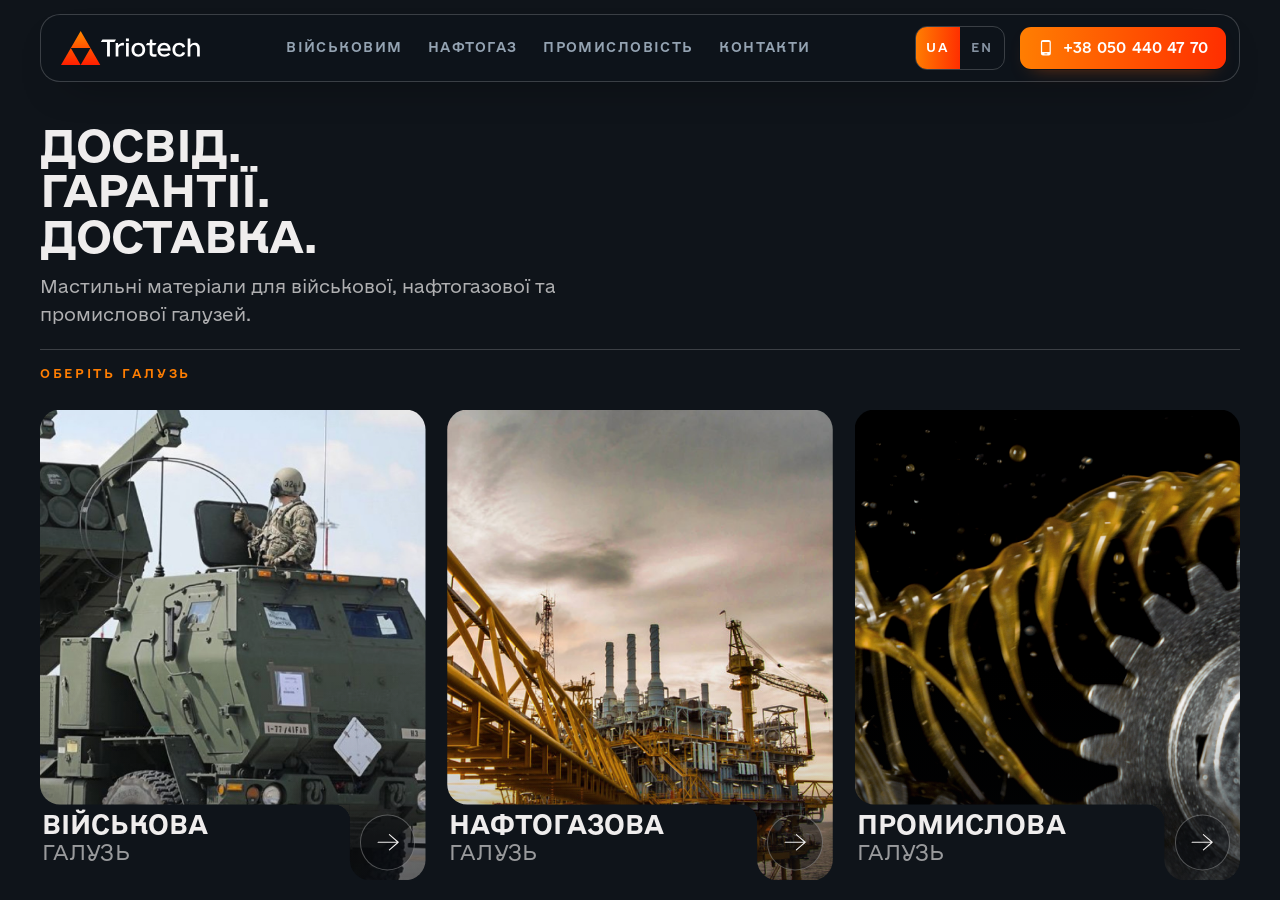
==== commit e94a298a: "Картки головної: світіння по обводу і опис галузі, що розкривається - невеликий відступ карток від н" ====
--- a/index.html
+++ b/index.html
@@ -5,8 +5,8 @@
     <meta name="viewport"
           content="width=device-width, user-scalable=no, initial-scale=1.0, maximum-scale=1.0, minimum-scale=1.0">
     <meta http-equiv="X-UA-Compatible" content="ie=edge">
-    <link rel="stylesheet" href="css/style.css?v=30">
-    <link rel="stylesheet" type="text/css" href="vendor/slick.css?v=30"/>
+    <link rel="stylesheet" href="css/style.css?v=32">
+    <link rel="stylesheet" type="text/css" href="vendor/slick.css?v=32"/>
 
     <!-- Favicon -->
     <link href="favicon.png" rel="icon">
@@ -45,7 +45,7 @@
         <ul class="primary__list swiper-wrapper">
             <li class="primary__item swiper-slide">
                 
-                <span class="primary__slab primary__slab--tab" aria-hidden="true"><picture><source media="(max-width:1200px)" srcset="img/card-1.jpg?v=30"><img src="img/primary-1.png" alt="primary"></picture></span><span class="primary__slab primary__slab--joint" aria-hidden="true"><picture><source media="(max-width:1200px)" srcset="img/card-1.jpg?v=30"><img src="img/primary-1.png" alt="primary"></picture></span><div class="primary__bg"><picture><source media="(max-width:1200px)" srcset="img/card-1.jpg?v=30"><img src="img/primary-1.png" alt="primary"></picture></div>
+                <span class="primary__slab primary__slab--tab" aria-hidden="true"><picture><source media="(max-width:1200px)" srcset="img/card-1.jpg?v=32"><img src="img/primary-1.png" alt="primary"></picture></span><span class="primary__slab primary__slab--joint" aria-hidden="true"><picture><source media="(max-width:1200px)" srcset="img/card-1.jpg?v=32"><img src="img/primary-1.png" alt="primary"></picture></span><div class="primary__bg"><picture><source media="(max-width:1200px)" srcset="img/card-1.jpg?v=32"><img src="img/primary-1.png" alt="primary"></picture></div>
 
                 <div class="primary__wrapper">
                     <div class="container"><span class="primary__num">01</span>
@@ -53,7 +53,7 @@
 
                         <p class="primary__text primary__text--mobile">&#x41E;&#x431;&#x435;&#x440;&#x456;&#x442;&#x44C; &#x433;&#x430;&#x43B;&#x443;&#x437;&#x44C; </p>
 
-                        <h2 class="primary__title">ВІЙСЬКОВА <br><span>ГАЛУЗЬ</span></h2>
+                        <div class="primary__copy"><h2 class="primary__title">ВІЙСЬКОВА <br><span>ГАЛУЗЬ</span></h2><div class="primary__reveal"><p class="primary__desc">Широкий вибір мастильних матеріалів для військової техніки та устаткування</p></div></div>
 
                         <a class="primary__link" href="Military/index.html">
                             &#x41F;&#x435;&#x440;&#x435;&#x439;&#x442;&#x438;
@@ -93,11 +93,11 @@
                 </div>
             <a class="primary__cover" href="Military/index.html" aria-hidden="true" tabindex="-1"></a></li>
             <li class="primary__item swiper-slide primary__item--mobile">
-                <span class="primary__slab primary__slab--tab" aria-hidden="true"><picture><source media="(max-width:1200px)" srcset="img/card-2.jpg?v=30"><img src="img/primary-2.png" alt="primary"></picture></span><span class="primary__slab primary__slab--joint" aria-hidden="true"><picture><source media="(max-width:1200px)" srcset="img/card-2.jpg?v=30"><img src="img/primary-2.png" alt="primary"></picture></span><div class="primary__bg"><picture><source media="(max-width:1200px)" srcset="img/card-2.jpg?v=30"><img src="img/primary-2.png" alt="primary"></picture></div>
+                <span class="primary__slab primary__slab--tab" aria-hidden="true"><picture><source media="(max-width:1200px)" srcset="img/card-2.jpg?v=32"><img src="img/primary-2.png" alt="primary"></picture></span><span class="primary__slab primary__slab--joint" aria-hidden="true"><picture><source media="(max-width:1200px)" srcset="img/card-2.jpg?v=32"><img src="img/primary-2.png" alt="primary"></picture></span><div class="primary__bg"><picture><source media="(max-width:1200px)" srcset="img/card-2.jpg?v=32"><img src="img/primary-2.png" alt="primary"></picture></div>
                 <div class="primary__wrapper">
                     <div class="container"><span class="primary__num">02</span>
 
-                        <h2 class="primary__title">НАФТОГАЗОВА <br><span>ГАЛУЗЬ</span></h2>
+                        <div class="primary__copy"><h2 class="primary__title">НАФТОГАЗОВА <br><span>ГАЛУЗЬ</span></h2><div class="primary__reveal"><p class="primary__desc">Компаунди, мастила та спеціальні матеріали для буріння й видобутку</p></div></div>
 
                         <a class="primary__link" href="OilGas/index.html">
                             &#x41F;&#x435;&#x440;&#x435;&#x439;&#x442;&#x438;
@@ -110,11 +110,11 @@
                 </div>
             <a class="primary__cover" href="OilGas/index.html" aria-hidden="true" tabindex="-1"></a></li>
             <li class="primary__item swiper-slide primary__item--mobile">
-                <span class="primary__slab primary__slab--tab" aria-hidden="true"><picture><source media="(max-width:1200px)" srcset="img/card-3.jpg?v=30"><img src="img/primary-3.png" alt="primary"></picture></span><span class="primary__slab primary__slab--joint" aria-hidden="true"><picture><source media="(max-width:1200px)" srcset="img/card-3.jpg?v=30"><img src="img/primary-3.png" alt="primary"></picture></span><div class="primary__bg"><picture><source media="(max-width:1200px)" srcset="img/card-3.jpg?v=30"><img src="img/primary-3.png" alt="primary"></picture></div>
+                <span class="primary__slab primary__slab--tab" aria-hidden="true"><picture><source media="(max-width:1200px)" srcset="img/card-3.jpg?v=32"><img src="img/primary-3.png" alt="primary"></picture></span><span class="primary__slab primary__slab--joint" aria-hidden="true"><picture><source media="(max-width:1200px)" srcset="img/card-3.jpg?v=32"><img src="img/primary-3.png" alt="primary"></picture></span><div class="primary__bg"><picture><source media="(max-width:1200px)" srcset="img/card-3.jpg?v=32"><img src="img/primary-3.png" alt="primary"></picture></div>
                 <div class="primary__wrapper">
                     <div class="container"><span class="primary__num">03</span>
 
-                        <h2 class="primary__title">ПРОМИСЛОВА<br><span>ГАЛУЗЬ</span></h2>
+                        <div class="primary__copy"><h2 class="primary__title">ПРОМИСЛОВА<br><span>ГАЛУЗЬ</span></h2><div class="primary__reveal"><p class="primary__desc">Наші продукти — ваше рішення для усіх галузей та областей застосування</p></div></div>
 
                         <a class="primary__link" href="Industrial/index.html">
                             &#x41F;&#x435;&#x440;&#x435;&#x439;&#x442;&#x438;
@@ -133,10 +133,10 @@
 </section>
 </main>
 
-<script src="vendor/jquery.min.js?v=30"></script>
-<script type="text/javascript" src="vendor/slick.min.js?v=30"></script>
-<script src="js/main.js?v=30"></script>
+<script src="vendor/jquery.min.js?v=32"></script>
+<script type="text/javascript" src="vendor/slick.min.js?v=32"></script>
+<script src="js/main.js?v=32"></script>
 
-<script src="js/ui.js?v=30"></script>
+<script src="js/ui.js?v=32"></script>
 </body>
 </html>
--- a/css/style.css
+++ b/css/style.css
@@ -893,11 +893,15 @@
    з плиткою внизу: назва зліва, стрілка справа. Стрілка загорається,
    коли наводиш на будь-яке місце картки.
    ============================================================================ */
+/* Висоту вирізу треба саме анімувати (від неї залежить clip-path фігури),
+   а незареєстровану custom property браузер міняє стрибком. */
+@property --notch-extra{syntax:"<length>";inherits:true;initial-value:0px}
+
 /* Головна — це екран вибору галузі, тож він займає рівно одну висоту вікна:
    меню, під ним текст, а картки розтягуються на весь залишок висоти. */
 .primary{
   display:flex;flex-direction:column;min-height:100svh;
-  padding:calc(var(--header-top) + var(--header-h) + clamp(40px,5vw,72px)) 0 0;
+  padding:calc(var(--header-top) + var(--header-h) + clamp(40px,5vw,72px)) 0 clamp(18px,2.2vh,32px);
 }
 /* Картки вирівняні по тій самій сітці, що й меню та решта секцій */
 .primary__swiper{width:min(100% - (var(--gutter) * 2),var(--maxw));margin-inline:auto;overflow:visible;flex:1 1 auto;min-height:0;display:grid;grid-template-rows:minmax(0,1fr)}
@@ -930,17 +934,27 @@
 .primary .primary__item{
   --r:20px;                                  /* зовнішні кути */
   --ri:clamp(15px,1.3vw,22px);               /* внутрішній кут стику */
-  --notch:clamp(74px,8.4vh,104px);           /* висота вирізу = висота виступу */
-  --tab:var(--notch);                        /* виступ майже квадратний */
+  --notch-base:clamp(74px,8.4vh,104px);      /* висота вирізу у спокої */
+  --notch-extra:0px;                         /* наскільки виріз росте при наведенні */
+  --notch:calc(var(--notch-base) + var(--notch-extra));
+  --tab:var(--notch-base);                   /* ширина виступу не змінюється */
   --gap-in:clamp(9px,.8vw,13px);             /* поле навколо стрілки */
-  --dot:calc(var(--notch) - var(--gap-in) * 2);
+  --dot:calc(var(--notch-base) - var(--gap-in) * 2);
   position:relative;flex:none;width:auto;height:auto;min-height:0;
   border-radius:0;overflow:visible;isolation:isolate;
   background:none;cursor:pointer;
-  transition:transform .5s var(--ease-out),filter .5s var(--ease-out);
+  transition:transform .5s var(--ease-out),filter .5s var(--ease-out),
+             --notch-extra .55s var(--ease-out);
 }
 .primary__item + .primary__item{box-shadow:none}
-.primary__item:hover{transform:translateY(-6px);filter:drop-shadow(0 22px 34px rgba(0,0,0,.6))}
+.primary__item:hover{
+  transform:translateY(-6px);
+  /* drop-shadow бере альфу вже зібраної фігури, тож ореол іде точно по її
+     контуру — разом із вирізом і скругленим кутом стику */
+  filter:drop-shadow(0 22px 34px rgba(0,0,0,.6))
+         drop-shadow(0 0 16px rgba(255,94,1,.42));
+  --notch-extra:clamp(52px,6vh,74px);
+}
 
 .primary__slab,.primary__bg{
   position:absolute;inset:0;z-index:0;
@@ -982,9 +996,32 @@
 /* Одне спільне затемнення низу для всіх трьох шарів: вони однакового розміру,
    тож градієнт лягає рівно й переходу між панеллю та виступом не видно. */
 .primary__slab::after,.primary__bg::after{
-  content:"";position:absolute;inset:0;
+  content:"";position:absolute;inset:0;z-index:1;
   background:linear-gradient(to top,
     rgba(6,9,13,.58) 0%,rgba(6,9,13,.16) 20%,rgba(6,9,13,0) 46%);
+}
+/* Помаранчеве світіння по внутрішньому обводу. Градієнти прив’язані до
+   рамки картки, а не до окремого шару, тож у всіх трьох шарах лягають
+   однаково й стиків не видно. Легкий дрейф дає ледь помітне мерехтіння. */
+.primary__slab::before,.primary__bg::before{
+  content:"";position:absolute;inset:0;z-index:2;opacity:0;pointer-events:none;
+  mix-blend-mode:screen;
+  background:
+    radial-gradient(40% 24% at 50% 103%,rgba(255,94,1,.85),rgba(255,94,1,0) 74%),
+    radial-gradient(22% 30% at -3% 72%,rgba(255,126,2,.6),rgba(255,126,2,0) 76%),
+    radial-gradient(22% 30% at 103% 44%,rgba(255,94,1,.6),rgba(255,94,1,0) 76%),
+    radial-gradient(26% 32% at 103% 94%,rgba(255,140,20,.55),rgba(255,140,20,0) 76%),
+    radial-gradient(34% 18% at 44% -3%,rgba(255,64,0,.42),rgba(255,64,0,0) 76%);
+  transition:opacity .5s var(--ease);
+}
+.primary__item:hover .primary__slab::before,
+.primary__item:hover .primary__bg::before{
+  opacity:.78;animation:cardMesh 7s ease-in-out infinite alternate;
+}
+@keyframes cardMesh{
+  0%  {transform:translate3d(0,0,0) scale(1)}
+  50% {transform:translate3d(2%,-1.6%,0) scale(1.05)}
+  100%{transform:translate3d(-1.6%,2%,0) scale(1.03)}
 }
 .primary__item::before{display:none}
 
@@ -1003,11 +1040,25 @@
   background:none;border:none;border-radius:0;
   -webkit-backdrop-filter:none;backdrop-filter:none;
 }
+.primary__copy{display:flex;flex-direction:column;min-width:0}
 .primary__title{
   font-weight:700;font-size:clamp(19px,1.95vw,29px);line-height:1.1;
   letter-spacing:.005em;text-transform:uppercase;margin:0;
 }
 .primary__title span{display:block;font-weight:300;color:rgba(239,237,237,.62);font-size:.82em;margin-top:2px}
+/* опис галузі з внутрішньої сторінки: при наведенні виріз стає вищим,
+   назва підіймається, а під нею розкривається текст */
+.primary__reveal{display:grid;grid-template-rows:0fr;transition:grid-template-rows .55s var(--ease-out)}
+.primary__item:hover .primary__reveal{grid-template-rows:1fr}
+.primary__desc{
+  overflow:hidden;min-height:0;margin:0;
+  padding-top:10px;
+  font-size:clamp(12.5px,.98vw,14.5px);line-height:1.42;
+  color:rgba(239,237,237,.7);
+  opacity:0;transform:translateY(6px);
+  transition:opacity .4s .1s var(--ease),transform .45s .1s var(--ease-out);
+}
+.primary__item:hover .primary__desc{opacity:1;transform:none}
 
 .primary__link{
   position:absolute;top:50%;right:var(--gap-in);
@@ -1729,7 +1780,9 @@
     z-index:0;inset:0 0 0 auto;width:64%;
     background-color:transparent;border-radius:0;overflow:hidden;
   }
-  .primary__bg::after{display:none}
+  .primary__bg::after,.primary__bg::before{display:none}
+  .primary__reveal{display:none}
+  .primary .primary__item{--notch-extra:0px}
   .primary__bg picture{display:block;width:100%;height:100%}
   .primary__bg img{
     object-position:center;filter:saturate(.98) brightness(.98);
@@ -1772,6 +1825,8 @@
 }
 
 @media (prefers-reduced-motion:reduce){
+  .primary__slab::before,.primary__bg::before{animation:none}
+  .primary .primary__item,.primary__reveal,.primary__desc{transition-duration:.01ms}
   html{scroll-behavior:auto}
   ::view-transition-old(root),::view-transition-new(root){animation:none}
   .main{animation:none}
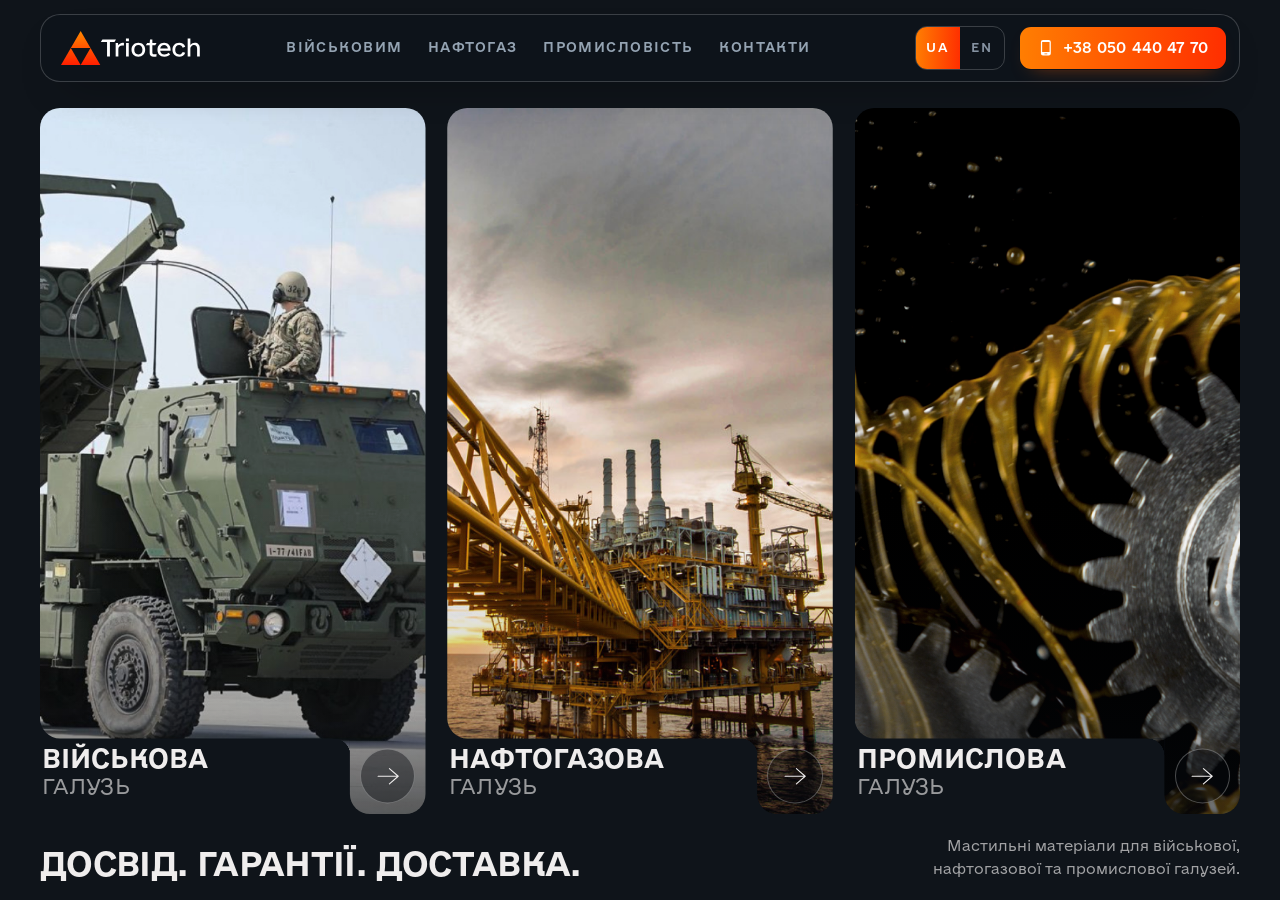
==== commit d95eb684: "Головна: картки вперед, підпис під ними; форма в рівні із заголовком; неон на трикутниках - на голов" ====
--- a/index.html
+++ b/index.html
@@ -5,8 +5,8 @@
     <meta name="viewport"
           content="width=device-width, user-scalable=no, initial-scale=1.0, maximum-scale=1.0, minimum-scale=1.0">
     <meta http-equiv="X-UA-Compatible" content="ie=edge">
-    <link rel="stylesheet" href="css/style.css?v=32">
-    <link rel="stylesheet" type="text/css" href="vendor/slick.css?v=32"/>
+    <link rel="stylesheet" href="css/style.css?v=33">
+    <link rel="stylesheet" type="text/css" href="vendor/slick.css?v=33"/>
 
     <!-- Favicon -->
     <link href="favicon.png" rel="icon">
@@ -40,12 +40,12 @@
 
 
 <main class="main">
-    <section class="primary"><div class="primary__intro"><div class="container"><h1 class="primary__intro-title">Досвід.<br>Гарантії.<br>Доставка.</h1><p class="primary__intro-sub">Мастильні матеріали для військової, нафтогазової та промислової галузей.</p><span class="primary__intro-label">Оберіть галузь</span></div></div>
+    <section class="primary"><div class="primary__intro"><div class="container"><h1 class="primary__intro-title">Досвід. <br>Гарантії. <br>Доставка.</h1><p class="primary__intro-sub">Мастильні матеріали для військової, нафтогазової та промислової галузей.</p><span class="primary__intro-label">Оберіть галузь</span></div></div>
         <div class="swiper primary__swiper">
         <ul class="primary__list swiper-wrapper">
             <li class="primary__item swiper-slide">
                 
-                <span class="primary__slab primary__slab--tab" aria-hidden="true"><picture><source media="(max-width:1200px)" srcset="img/card-1.jpg?v=32"><img src="img/primary-1.png" alt="primary"></picture></span><span class="primary__slab primary__slab--joint" aria-hidden="true"><picture><source media="(max-width:1200px)" srcset="img/card-1.jpg?v=32"><img src="img/primary-1.png" alt="primary"></picture></span><div class="primary__bg"><picture><source media="(max-width:1200px)" srcset="img/card-1.jpg?v=32"><img src="img/primary-1.png" alt="primary"></picture></div>
+                <span class="primary__slab primary__slab--tab" aria-hidden="true"><picture><source media="(max-width:1200px)" srcset="img/card-1.jpg?v=33"><img src="img/primary-1.png" alt="primary"></picture></span><span class="primary__slab primary__slab--joint" aria-hidden="true"><picture><source media="(max-width:1200px)" srcset="img/card-1.jpg?v=33"><img src="img/primary-1.png" alt="primary"></picture></span><div class="primary__bg"><picture><source media="(max-width:1200px)" srcset="img/card-1.jpg?v=33"><img src="img/primary-1.png" alt="primary"></picture></div>
 
                 <div class="primary__wrapper">
                     <div class="container"><span class="primary__num">01</span>
@@ -93,7 +93,7 @@
                 </div>
             <a class="primary__cover" href="Military/index.html" aria-hidden="true" tabindex="-1"></a></li>
             <li class="primary__item swiper-slide primary__item--mobile">
-                <span class="primary__slab primary__slab--tab" aria-hidden="true"><picture><source media="(max-width:1200px)" srcset="img/card-2.jpg?v=32"><img src="img/primary-2.png" alt="primary"></picture></span><span class="primary__slab primary__slab--joint" aria-hidden="true"><picture><source media="(max-width:1200px)" srcset="img/card-2.jpg?v=32"><img src="img/primary-2.png" alt="primary"></picture></span><div class="primary__bg"><picture><source media="(max-width:1200px)" srcset="img/card-2.jpg?v=32"><img src="img/primary-2.png" alt="primary"></picture></div>
+                <span class="primary__slab primary__slab--tab" aria-hidden="true"><picture><source media="(max-width:1200px)" srcset="img/card-2.jpg?v=33"><img src="img/primary-2.png" alt="primary"></picture></span><span class="primary__slab primary__slab--joint" aria-hidden="true"><picture><source media="(max-width:1200px)" srcset="img/card-2.jpg?v=33"><img src="img/primary-2.png" alt="primary"></picture></span><div class="primary__bg"><picture><source media="(max-width:1200px)" srcset="img/card-2.jpg?v=33"><img src="img/primary-2.png" alt="primary"></picture></div>
                 <div class="primary__wrapper">
                     <div class="container"><span class="primary__num">02</span>
 
@@ -110,7 +110,7 @@
                 </div>
             <a class="primary__cover" href="OilGas/index.html" aria-hidden="true" tabindex="-1"></a></li>
             <li class="primary__item swiper-slide primary__item--mobile">
-                <span class="primary__slab primary__slab--tab" aria-hidden="true"><picture><source media="(max-width:1200px)" srcset="img/card-3.jpg?v=32"><img src="img/primary-3.png" alt="primary"></picture></span><span class="primary__slab primary__slab--joint" aria-hidden="true"><picture><source media="(max-width:1200px)" srcset="img/card-3.jpg?v=32"><img src="img/primary-3.png" alt="primary"></picture></span><div class="primary__bg"><picture><source media="(max-width:1200px)" srcset="img/card-3.jpg?v=32"><img src="img/primary-3.png" alt="primary"></picture></div>
+                <span class="primary__slab primary__slab--tab" aria-hidden="true"><picture><source media="(max-width:1200px)" srcset="img/card-3.jpg?v=33"><img src="img/primary-3.png" alt="primary"></picture></span><span class="primary__slab primary__slab--joint" aria-hidden="true"><picture><source media="(max-width:1200px)" srcset="img/card-3.jpg?v=33"><img src="img/primary-3.png" alt="primary"></picture></span><div class="primary__bg"><picture><source media="(max-width:1200px)" srcset="img/card-3.jpg?v=33"><img src="img/primary-3.png" alt="primary"></picture></div>
                 <div class="primary__wrapper">
                     <div class="container"><span class="primary__num">03</span>
 
@@ -133,10 +133,10 @@
 </section>
 </main>
 
-<script src="vendor/jquery.min.js?v=32"></script>
-<script type="text/javascript" src="vendor/slick.min.js?v=32"></script>
-<script src="js/main.js?v=32"></script>
+<script src="vendor/jquery.min.js?v=33"></script>
+<script type="text/javascript" src="vendor/slick.min.js?v=33"></script>
+<script src="js/main.js?v=33"></script>
 
-<script src="js/ui.js?v=32"></script>
+<script src="js/ui.js?v=33"></script>
 </body>
 </html>
--- a/css/style.css
+++ b/css/style.css
@@ -460,6 +460,9 @@
 :root{
   /* — брендовий вогонь (з оригіналу, без змін) — */
   --flame-hi:#FF7E02;
+  /* неон для активної грані трикутника */
+  --neon:#FFA023;
+  --neon-hot:#FFC65C;
   --flame-lo:#FF2E00;
   --flame:#FF5B01;
   --flame-grad:linear-gradient(92deg,#FF7E02 0%,#FF2E00 100%);
@@ -795,7 +798,7 @@
    а світіння взагалі винесено в окремий SVG під гранями. */
 .triad-nav__link{
   position:absolute;inset:0;display:block;z-index:1;
-  color:rgba(239,237,237,.82);
+  color:rgba(201,213,227,.72);
   transition:color .35s var(--ease);
 }
 /* Матове скло зроблено не через backdrop-filter — у Safari він поруч із
@@ -806,15 +809,17 @@
 .triad-nav__glass{position:absolute;inset:0;display:block;overflow:hidden}
 .triad-nav__blur{
   position:absolute;max-width:none;
-  filter:blur(13px) saturate(1.08);
+  filter:blur(8px) saturate(1.06);
   pointer-events:none;
 }
 .triad-nav__glass::after{
   content:"";position:absolute;inset:0;
-  background:linear-gradient(150deg,
-    rgba(255,255,255,.15) 0%,
-    rgba(255,255,255,.035) 46%,
-    rgba(255,255,255,.09) 100%);
+  background:
+    linear-gradient(150deg,
+      rgba(206,219,235,.13) 0%,
+      rgba(206,219,235,.028) 46%,
+      rgba(206,219,235,.075) 100%),
+    linear-gradient(rgba(10,14,20,.24),rgba(10,14,20,.24));
   transition:background .35s var(--ease);
 }
 /* Форми з ледь скругленими кутами й майже без проміжку між гранями.
@@ -831,15 +836,37 @@
   position:absolute;inset:0;width:100%;height:100%;
   pointer-events:none;z-index:5;overflow:visible;
 }
-/* Не суцільна обводка, а відблиск: градієнт яскравий лише там, куди «падає
-   світло», і майже зникає далі — як полиск на склі. */
+/* Неактивні грані окреслені тонким сіруватим обідком — щоб форма читалася,
+   але не сперечалася з активною. */
 .triad-edge{
   fill:none;
-  stroke:url(#glassEdge);
-  stroke-width:1.2;vector-effect:non-scaling-stroke;
-  transition:opacity .35s var(--ease);
-}
-.triad-edge.is-lit{stroke:url(#glassEdgeLit)}
+  stroke:rgba(198,211,226,.34);
+  stroke-width:1.1;vector-effect:non-scaling-stroke;
+  transition:stroke .35s var(--ease),stroke-width .35s var(--ease),
+             filter .35s var(--ease);
+}
+/* Активна грань — яскравий неоновий обідок; середина лишається тьмяною,
+   тож грань світиться саме по контуру, а не залита кольором. */
+.triad-edge.is-lit{
+  stroke:var(--neon-hot);stroke-width:1.7;
+  filter:drop-shadow(0 0 3px rgba(255,150,20,.95))
+         drop-shadow(0 0 10px rgba(255,110,4,.7));
+}
+/* Наведення на будь-яку грань — обідок злегка загорається. */
+.triad-nav:has(.triad-nav__item--oilgas     .triad-nav__link:hover) .triad-edge:nth-of-type(1):not(.is-lit),
+.triad-nav:has(.triad-nav__item--military   .triad-nav__link:hover) .triad-edge:nth-of-type(2):not(.is-lit),
+.triad-nav:has(.triad-nav__item--industrial .triad-nav__link:hover) .triad-edge:nth-of-type(3):not(.is-lit),
+.triad-nav:has(.triad-nav__item--oilgas     .triad-nav__link:focus-visible) .triad-edge:nth-of-type(1):not(.is-lit),
+.triad-nav:has(.triad-nav__item--military   .triad-nav__link:focus-visible) .triad-edge:nth-of-type(2):not(.is-lit),
+.triad-nav:has(.triad-nav__item--industrial .triad-nav__link:focus-visible) .triad-edge:nth-of-type(3):not(.is-lit){
+  stroke:rgba(255,178,86,.9);stroke-width:1.5;
+  filter:drop-shadow(0 0 5px rgba(255,140,20,.6));
+}
+.triad-nav:has(.triad-nav__item.is-active .triad-nav__link:hover) .triad-edge.is-lit{
+  stroke:#FFDA97;
+  filter:drop-shadow(0 0 4px rgba(255,170,40,1))
+         drop-shadow(0 0 14px rgba(255,110,4,.8));
+}
 
 .triad-nav__inner{
   position:absolute;transform:translate(-50%,-50%);
@@ -854,6 +881,7 @@
 .triad-nav__label{
   font-size:clamp(9.5px,.8vw,11.5px);font-weight:500;
   letter-spacing:.1em;text-transform:uppercase;white-space:nowrap;
+  text-shadow:0 1px 3px rgba(0,0,0,.72);
 }
 /* Неонове світіння — розмитий контур під гранями. Крізь напівпрозоре
    скло сусідніх граней воно просвічує, тож сяйво «підсвічує» їх знизу. */
@@ -863,29 +891,43 @@
   opacity:0;transition:opacity .4s var(--ease);
 }
 .triad-nav__glow path{
-  fill:rgba(255,110,20,.16);
-  stroke:#FF9A45;stroke-width:1.5;
+  fill:rgba(255,110,20,.09);
+  stroke:var(--neon);stroke-width:1.6;
   filter:url(#triGlow);
 }
-.is-active .triad-nav__glow{opacity:.78}
+.is-active .triad-nav__glow{opacity:.9}
 .triad-nav__link:hover ~ .triad-nav__glow,
-.triad-nav__link:focus-visible ~ .triad-nav__glow{opacity:.5}
-
-/* наведення: скло легко «загорається», без суцільної заливки */
-.triad-nav__link:hover,.triad-nav__link:focus-visible{color:#fff;outline:none}
+.triad-nav__link:focus-visible ~ .triad-nav__glow{opacity:.42}
+
+/* наведення: іконка й підпис загоряються тим самим неоном */
+.triad-nav__link:hover,.triad-nav__link:focus-visible{color:var(--neon-hot);outline:none}
+.triad-nav__link:hover .triad-nav__ico,
+.triad-nav__link:focus-visible .triad-nav__ico{filter:drop-shadow(0 0 5px rgba(255,150,20,.6))}
+.triad-nav__link:hover .triad-nav__label,
+.triad-nav__link:focus-visible .triad-nav__label{text-shadow:0 0 7px rgba(255,150,20,.55),0 1px 3px rgba(0,0,0,.8)}
 .triad-nav__link:hover .triad-nav__glass,
-.triad-nav__link:focus-visible .triad-nav__glass{background:rgba(255,150,60,.16)}
-
-/* активна грань — помаранчеве матове скло: крізь нього видно фотографію */
-.is-active .triad-nav__link{color:#fff}
+.triad-nav__link:focus-visible .triad-nav__glass{background:rgba(255,150,60,.1)}
+
+/* активна грань: середина тьмяна, працює обідок, а іконка й підпис —
+   яскраво-помаранчеві, у колір краю кнопок */
+.is-active .triad-nav__link{color:var(--neon)}
+.is-active .triad-nav__ico{filter:drop-shadow(0 0 5px rgba(255,150,20,.9)) drop-shadow(0 1px 2px rgba(0,0,0,.8))}
+.is-active .triad-nav__label{color:var(--neon-hot);text-shadow:0 0 9px rgba(255,150,20,.8),0 1px 3px rgba(0,0,0,.9)}
 .is-active .triad-nav__glass::after{
-  background:linear-gradient(150deg,
-    rgba(255,158,60,.50) 0%,rgba(255,70,4,.26) 52%,rgba(255,120,20,.38) 100%);
+  background:
+    radial-gradient(125% 105% at 50% 118%,rgba(255,120,10,.26) 0%,rgba(255,120,10,0) 64%),
+    linear-gradient(150deg,
+      rgba(255,158,60,.16) 0%,rgba(255,70,4,.05) 55%,rgba(255,120,20,.11) 100%),
+    linear-gradient(rgba(10,14,20,.3),rgba(10,14,20,.3));
 }
 .is-active .triad-nav__link:hover .triad-nav__glass::after{
-  background:linear-gradient(150deg,
-    rgba(255,170,80,.58) 0%,rgba(255,80,8,.32) 52%,rgba(255,130,30,.44) 100%);
-}
+  background:
+    radial-gradient(125% 105% at 50% 118%,rgba(255,130,16,.34) 0%,rgba(255,130,16,0) 64%),
+    linear-gradient(150deg,
+      rgba(255,170,80,.21) 0%,rgba(255,80,8,.07) 55%,rgba(255,130,30,.15) 100%),
+    linear-gradient(rgba(10,14,20,.3),rgba(10,14,20,.3));
+}
+.is-active .triad-nav__link:hover .triad-nav__ico{filter:drop-shadow(0 0 7px rgba(255,160,30,1))}
 
 /* ============================================================================
    ГОЛОВНА
@@ -901,26 +943,29 @@
    меню, під ним текст, а картки розтягуються на весь залишок висоти. */
 .primary{
   display:flex;flex-direction:column;min-height:100svh;
-  padding:calc(var(--header-top) + var(--header-h) + clamp(40px,5vw,72px)) 0 clamp(18px,2.2vh,32px);
+  padding:calc(var(--header-top) + var(--header-h) + clamp(24px,3vw,44px)) 0 clamp(18px,2.2vh,32px);
 }
 /* Картки вирівняні по тій самій сітці, що й меню та решта секцій */
-.primary__swiper{width:min(100% - (var(--gutter) * 2),var(--maxw));margin-inline:auto;overflow:visible;flex:1 1 auto;min-height:0;display:grid;grid-template-rows:minmax(0,1fr)}
-.primary__intro{margin-bottom:clamp(30px,3.6vw,48px)}
+.primary__swiper{width:min(100% - (var(--gutter) * 2),var(--maxw));margin-inline:auto;overflow:visible;flex:1 1 auto;min-height:0;display:grid;grid-template-rows:minmax(0,1fr);order:1}
+/* Головні тут картки, тож вони йдуть першими й займають середину екрана,
+   а підпис лягає під ними одним рядком: назва ліворуч, уточнення праворуч. */
+.primary__intro{order:2;margin:clamp(20px,2.6vh,34px) 0 0}
+.primary__intro .container{
+  display:flex;align-items:flex-end;justify-content:space-between;
+  gap:clamp(24px,4vw,72px);
+}
 .primary__intro-title{
   font-weight:700;
-  font-size:clamp(30px,4.6vw,60px);
+  font-size:clamp(24px,3.1vw,44px);
   line-height:1.04;letter-spacing:-.02em;text-transform:uppercase;
-  margin:0 0 18px;
-}
+  margin:0;
+}
+.primary__intro-title br{display:none}
 .primary__intro-sub{
-  font-size:clamp(15px,1.35vw,18px);color:rgba(239,237,237,.72);
-  max-width:46ch;margin:0 0 26px;
-}
-.primary__intro-label{
-  display:block;padding-top:20px;border-top:1px solid var(--line-strong);
-  font-size:12px;font-weight:500;letter-spacing:.22em;text-transform:uppercase;
-  color:var(--flame-hi);
-}
+  font-size:clamp(14px,1.15vw,16.5px);color:rgba(239,237,237,.66);
+  max-width:40ch;margin:0;text-align:right;
+}
+.primary__intro-label{display:none}
 
 .primary .primary__list{
   display:grid;grid-template-columns:repeat(3,1fr);grid-template-rows:minmax(0,1fr);
@@ -1377,10 +1422,13 @@
    налізав на форму.
    ============================================================================ */
 .contact{padding:var(--section) 0;position:relative;isolation:isolate}
+/* Заголовок «КОНТАКТИ» перенесено всередину лівого стовпця, щоб форма
+   починалася на одному рівні з вогняною рискою над ним, а не висіла нижче. */
 .contact__wrapper{
   display:grid;grid-template-columns:minmax(0,.85fr) minmax(0,1.15fr);
   gap:clamp(32px,5vw,72px);align-items:start;
 }
+.contact__left .btn.no-click{margin-bottom:clamp(4px,1vw,16px)}
 .contact__left{display:flex;flex-direction:column;gap:32px}
 
 .footer-address__list{display:flex;flex-direction:column;gap:2px}
@@ -1723,14 +1771,13 @@
   .quotes__img{width:96px;margin:0 0 18px}
 }
 
-/* На невисоких ноутбуках вступний блок трохи стискається, щоб карткам
+/* На невисоких ноутбуках підпис під картками трохи стискається, щоб їм
    лишалося більше висоти — вибір галузі має вміщатися в один екран */
 @media (min-width:1201px) and (max-height:940px){
-  .primary{padding-top:calc(var(--header-top) + var(--header-h) + 40px)}
-  .primary__intro{margin-bottom:26px}
-  .primary__intro-title{font-size:clamp(30px,3.4vw,46px);margin-bottom:14px}
-  .primary__intro-sub{margin-bottom:20px}
-  .primary__intro-label{padding-top:14px}
+  .primary{padding-top:calc(var(--header-top) + var(--header-h) + 26px)}
+  .primary__intro{margin-top:20px}
+  .primary__intro-title{font-size:clamp(22px,2.5vw,34px)}
+  .primary__intro-sub{font-size:14px}
 }
 
 /* 9 логотипів у два стовпці лишають порожню клітинку — ховаємо останній */
@@ -1754,6 +1801,10 @@
    назва і стрілка ліворуч. Заголовок і підзаголовок лишаються згори. */
 @media (max-width:1200px){
   .primary{display:block;min-height:0;padding:calc(var(--header-top) + var(--header-h) + 34px) 0 44px}
+  .primary__intro{order:0;margin:0 0 30px}
+  .primary__intro .container{display:block}
+  .primary__intro-sub{text-align:left}
+  .primary__intro-title br{display:inline}
   .primary__intro{margin-bottom:30px}
   .primary__intro-title{font-size:clamp(30px,8.4vw,44px);line-height:1.06;margin-bottom:18px}
   .primary__intro-sub{font-size:clamp(15px,4vw,17px);max-width:34ch;margin-bottom:26px}
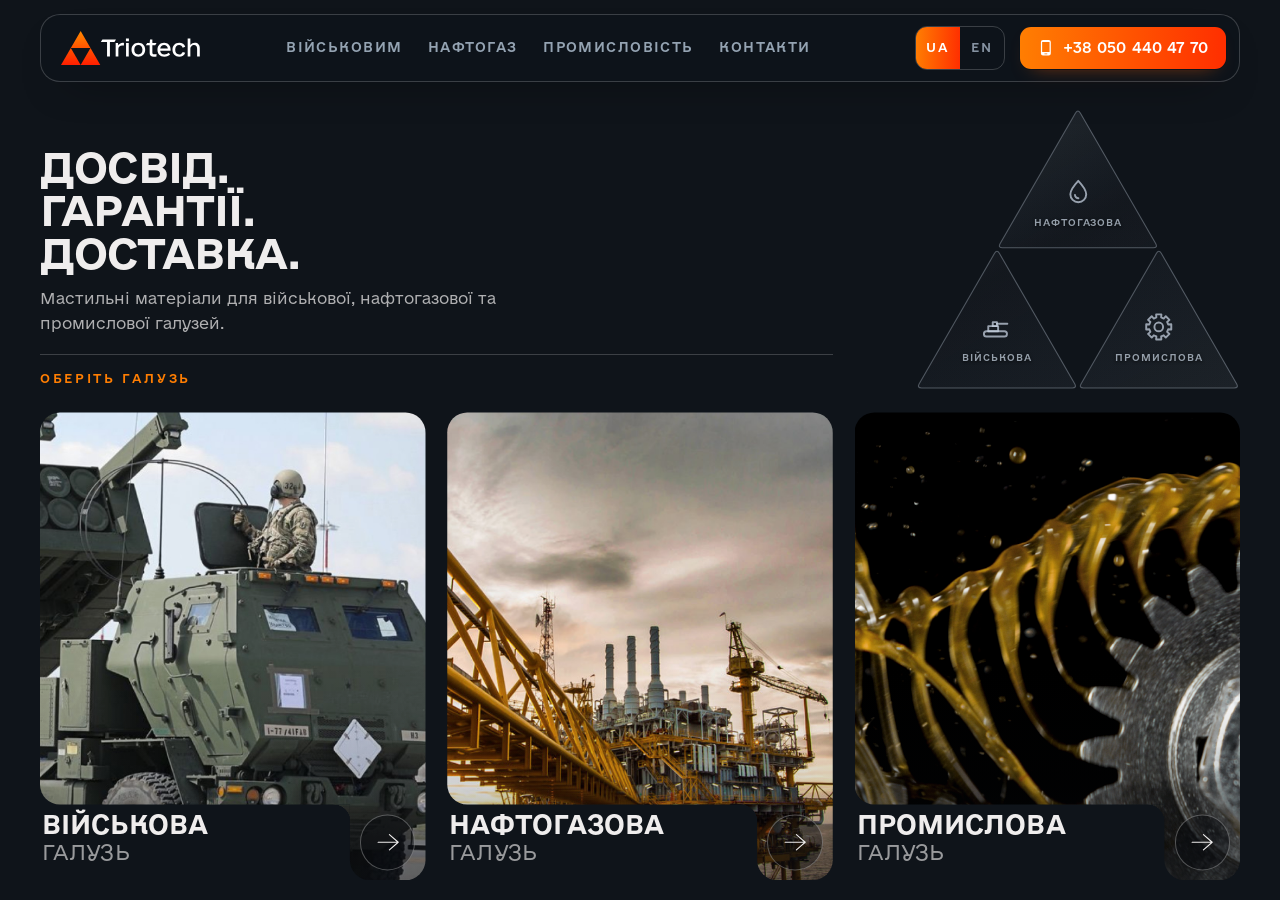
==== commit 95ac48a4: "Головна: вступний блок повернуто в стовпчик, у третій колонці — знак-трикутник - заголовок, підзагол" ====
--- a/index.html
+++ b/index.html
@@ -5,8 +5,8 @@
     <meta name="viewport"
           content="width=device-width, user-scalable=no, initial-scale=1.0, maximum-scale=1.0, minimum-scale=1.0">
     <meta http-equiv="X-UA-Compatible" content="ie=edge">
-    <link rel="stylesheet" href="css/style.css?v=33">
-    <link rel="stylesheet" type="text/css" href="vendor/slick.css?v=33"/>
+    <link rel="stylesheet" href="css/style.css?v=34">
+    <link rel="stylesheet" type="text/css" href="vendor/slick.css?v=34"/>
 
     <!-- Favicon -->
     <link href="favicon.png" rel="icon">
@@ -25,7 +25,7 @@
 </head>
 
 <body>
-<svg xmlns="http://www.w3.org/2000/svg" style="position:absolute;width:0;height:0;overflow:hidden" aria-hidden="true" focusable="false"><defs><linearGradient id="flameGrad" x1="0" y1="0" x2="1" y2="1"><stop offset="0%" stop-color="#FF7E02"/><stop offset="100%" stop-color="#FF2E00"/></linearGradient></defs><symbol viewBox="0 0 20 16" id="arrow__product"><path d="M19.286 7.994H1m10.286 6.994l8-6.994-8-6.994" stroke="currentColor" stroke-linecap="round" stroke-linejoin="round"/></symbol><symbol viewBox="0 0 20 17" id="arrow__send"><path d="M19.286 8.734H1M11.286 16l8-7.266-8-7.266" stroke="currentColor" stroke-linecap="round" stroke-linejoin="round"/></symbol><symbol viewBox="0 0 32 32" id="facebook"><path fill-rule="evenodd" clip-rule="evenodd" d="M0 5a5 5 0 015-5h22a5 5 0 015 5v22a5 5 0 01-5 5H5a5 5 0 01-5-5V5zm16 3c4.4 0 8 3.6 8 8 0 4-2.9 7.4-6.9 8v-5.7H19l.4-2.3h-2.2v-1.5c0-.6.3-1.2 1.3-1.2h1v-2s-.9-.2-1.8-.2c-1.8 0-3 1.1-3 3.1V16h-2v2.3h2v5.6C10.9 23.3 8 20 8 16c0-4.4 3.6-8 8-8z" fill="currentColor" fill-opacity=".8"/></symbol><symbol viewBox="0 0 32 32" id="instagram"><path d="M16 18.8c-1.5 0-2.8-1.2-2.8-2.8 0-1.5 1.2-2.8 2.8-2.8 1.5 0 2.8 1.2 2.8 2.8 0 1.5-1.3 2.8-2.8 2.8z" fill="currentColor" fill-opacity=".8"/><path fill-rule="evenodd" clip-rule="evenodd" d="M19.4 9.2h-6.8c-.8.1-1.2.2-1.5.3-.4.1-.7.3-1 .6-.237.237-.35.475-.485.762-.036.075-.073.155-.115.238a5.48 5.48 0 01-.052.148A3.53 3.53 0 009.2 12.6v6.8c.1.8.2 1.2.3 1.5.1.4.3.7.6 1 .237.237.475.35.762.485.075.036.155.073.238.115.046.015.095.033.148.052a3.53 3.53 0 001.352.248h6.8c.8-.1 1.2-.2 1.5-.3.4-.1.7-.3 1-.6.237-.237.35-.475.485-.762.036-.075.073-.155.115-.238.015-.046.033-.095.052-.147A3.53 3.53 0 0022.8 19.4v-6.8c-.1-.8-.2-1.2-.3-1.5-.1-.4-.3-.7-.6-1-.237-.237-.475-.35-.762-.485A11.461 11.461 0 0120.9 9.5c-.046-.015-.095-.033-.147-.052A3.53 3.53 0 0019.4 9.2zM16 11.7c-2.4 0-4.3 1.9-4.3 4.3s1.9 4.3 4.3 4.3 4.3-1.9 4.3-4.3-1.9-4.3-4.3-4.3zm5.4-.1a1 1 0 11-2 0 1 1 0 012 0z" fill="currentColor" fill-opacity=".8"/><path fill-rule="evenodd" clip-rule="evenodd" d="M0 5a5 5 0 015-5h22a5 5 0 015 5v22a5 5 0 01-5 5H5a5 5 0 01-5-5V5zm12.6 2.7h6.8c.9.1 1.5.2 2 .4.6.3 1 .5 1.5 1s.8 1 1 1.5c.2.5.4 1.1.4 2v6.8c-.1.9-.2 1.5-.4 2-.3.6-.5 1-1 1.5s-1 .8-1.5 1c-.5.2-1.1.4-2 .4h-6.8c-.9-.1-1.5-.2-2-.4-.6-.3-1-.5-1.5-1s-.8-1-1-1.5c-.2-.5-.4-1.1-.4-2v-6.8c.1-.9.2-1.5.4-2 .3-.6.5-1 1-1.5s1-.8 1.5-1c.5-.2 1.1-.4 2-.4z" fill="currentColor" fill-opacity=".8"/></symbol><symbol viewBox="0 0 32 32" id="linkedin"><path fill-rule="evenodd" clip-rule="evenodd" d="M0 5a5 5 0 015-5h22a5 5 0 015 5v22a5 5 0 01-5 5H5a5 5 0 01-5-5V5zm8.2 8.3V24h3.4V13.3H8.2zM8 9.9c0 1.1.8 1.9 1.9 1.9 1.1 0 1.9-.8 1.9-1.9C11.8 8.8 11 8 9.9 8 8.9 8 8 8.8 8 9.9zM20.6 24h3.2v-6.6c0-3.3-2-4.4-3.9-4.4-1.7 0-2.9 1.1-3.2 1.8v-1.5h-3.2V24h3.4v-5.7c0-1.5 1-2.3 2-2.3s1.7.5 1.7 2.2V24z" fill="currentColor" fill-opacity=".8"/></symbol><symbol viewBox="0 0 32 32" id="telegram"><path fill-rule="evenodd" clip-rule="evenodd" d="M5 0h22a5 5 0 015 5v22a5 5 0 01-5 5H5a5 5 0 01-5-5V5a5 5 0 015-5zm11.692 12.007c-1.433.596-4.297 1.83-8.592 3.701-.698.278-1.063.549-1.096.814-.056.449.505.625 1.27.866.104.032.212.066.322.102.752.245 1.764.53 2.29.542.477.01 1.01-.186 1.598-.59 4.013-2.709 6.084-4.078 6.214-4.108.092-.02.22-.047.305.03.087.076.078.221.069.26-.056.237-2.26 2.287-3.4 3.347-.356.33-.608.565-.66.619-.115.12-.233.233-.346.342-.699.674-1.223 1.179.029 2.004.602.396 1.083.724 1.563 1.051.525.358 1.048.714 1.725 1.158.172.113.337.23.497.344.61.436 1.16.826 1.837.764.393-.036.8-.406 1.007-1.51.488-2.61 1.447-8.263 1.669-10.592a2.602 2.602 0 00-.025-.58.621.621 0 00-.21-.4c-.176-.143-.448-.173-.57-.17-.554.009-1.405.305-5.496 2.006z" fill="currentColor" fill-opacity=".8"/></symbol><symbol viewBox="0 0 32 32" id="whatsapp"><path fill-rule="evenodd" clip-rule="evenodd" d="M12.6 21.7c1 .6 2.2.9 3.4.9 3.7 0 6.6-3 6.6-6.5 0-1.8-.6-3.4-1.9-4.7-1.3-1.2-2.9-1.9-4.7-1.9-3.6 0-6.6 3-6.6 6.6 0 1.2.3 2.4 1 3.5l.2.3-.7 2.4 2.5-.7.2.1zm5.6-4.7c.2 0 1.2.5 1.4.6.031.016.062.029.093.042.167.07.323.136.407.558.1 0 .1.4-.1.9-.1.4-.9.9-1.3.9-.068 0-.133.006-.202.012-.34.03-.786.07-2.198-.512-1.753-.701-2.968-2.4-3.309-2.877a1.856 1.856 0 00-.091-.123c-.017-.034-.052-.088-.097-.16-.221-.35-.703-1.11-.703-1.94 0-1 .5-1.5.7-1.7.2-.2.4-.2.5-.2h.4c.1 0 .3 0 .4.3.2.4.6 1.4.6 1.5 0 .033.011.067.022.1.023.067.045.133-.022.2-.05.05-.075.1-.1.15-.025.05-.05.1-.1.15l-.3.3c-.1.1-.2.2-.1.4s.5.9 1.1 1.4c.675.59 1.208.825 1.478.944.05.022.09.04.122.056.2 0 .3 0 .4-.1.05-.1.175-.25.3-.4.125-.15.25-.3.3-.4.1-.2.2-.2.4-.1z" fill="currentColor" fill-opacity=".8"/><path fill-rule="evenodd" clip-rule="evenodd" d="M0 16C0 7.163 7.163 0 16 0s16 7.163 16 16-7.163 16-16 16S0 24.837 0 16zm16-8c2.1 0 4.1.8 5.6 2.3 1.5 1.5 2.4 3.5 2.4 5.6 0 4.4-3.6 8-8 8-1.3 0-2.6-.4-3.8-1L8 24l1.1-4C8.4 18.8 8 17.4 8 16c0-4.4 3.6-8 8-8z" fill="currentColor" fill-opacity=".8"/></symbol><symbol viewBox="0 0 23 22" id="footer__tel"><path d="M6.937 7.95c1.38 3.767 2.81 5.27 6.447 6.871l-1.576 2.214c-4.176-2-6.256-5.37-7.236-8l2.365-1.084z" fill="currentColor"/><path d="M8.095 2.75c.739-.002 1.3.612 1.25 1.308-.08 1.095.005 1.884.232 2.863.124.538-.158 1.084-.606 1.436-.604.475-1.066 1.079-1.433 1.599-.509.72-2.26.669-2.646-.116-.796-1.614-1.335-4.588-.173-6.597.182-.316.55-.481.93-.483l2.446-.01zm11.208 11.945c.092-.692-.486-1.292-1.224-1.329a10.354 10.354 0 01-2.982-.562c-.55-.181-1.159.018-1.582.396-.572.51-1.262.87-1.853 1.151-.82.39-.975 2.038-.196 2.495 1.601.94 4.662 1.803 6.914.956a.993.993 0 00.619-.815l.304-2.292z" fill="currentColor"/></symbol><symbol viewBox="0 0 18 15" id="footer__mail"><path fill-rule="evenodd" clip-rule="evenodd" d="M16.349.91a1.68 1.68 0 011.32.628L8.915 8.543.24 1.666C.53 1.213 1.053.91 1.65.91h14.7zM0 12.57V2.908l6.224 4.935-6.211 4.924A1.52 1.52 0 010 12.57zm.57 1.19c.29.24.667.386 1.081.386H16.35a1.7 1.7 0 00.954-.29L10.69 8.563l-1.19.951a.942.942 0 01-1.164.003L7.129 8.56l-6.56 5.2zm11.019-5.917l6.366 5.094c.03-.118.045-.24.045-.367V2.713l-6.411 5.13z" fill="currentColor"/></symbol><symbol viewBox="0 0 16 21" id="footer__place"><path fill-rule="evenodd" clip-rule="evenodd" d="M8.002 20.979C4.942 17.616-.266 12.842.011 7.649.463 3.427 3.868.146 8.002.146c4.135 0 7.54 3.28 7.992 7.503.191 5.67-4.513 9.593-7.992 13.33z" fill="currentColor"/><path d="M11.525 8.265A3.264 3.264 0 118.263 5a3.264 3.264 0 013.262 3.265z" fill="currentColor"/></symbol><symbol viewBox="0 0 26 24" id="footer__send"><path d="M24.102.266L1.012 9.944s-1.092.4-1.007 1.137c.086.738.977 1.076.977 1.076l5.81 2.088s1.754 6.144 2.1 7.313c.344 1.166.621 1.194.621 1.194.322.149.614-.089.614-.089l3.753-3.655 5.85 4.792c1.583.737 2.16-.8 2.16-.8L26 .852c0-1.475-1.898-.585-1.898-.585zM20.014 21.22l-6.259-5.125-1.942 1.891.427-4.023L20.583 6 9.21 12.799l-5.044-1.813 19.245-8.067-3.398 18.3z" fill="currentColor"/></symbol><symbol viewBox="0 0 21 33" id="header-tel"><path d="M16.042 0H4.375A4.37 4.37 0 000 4.375v23.333a4.37 4.37 0 004.375 4.375h11.667a4.37 4.37 0 004.375-4.375V4.375A4.37 4.37 0 0016.042 0zm-2.917 29.167H7.292v-1.459h5.833v1.459zm4.74-4.375H2.552V4.375h15.313v20.417z" fill="currentColor"/></symbol><symbol viewBox="0 0 19 19" id="popup-close"><path d="M9.5 7.438L16.718.219l2.062 2.062-7.218 7.22 7.218 7.218-2.062 2.062L9.5 11.562l-7.22 7.219-2.06-2.062L7.437 9.5.22 2.281 2.28.22 9.5 7.438z" fill="currentColor"/></symbol></svg>
+<svg xmlns="http://www.w3.org/2000/svg" style="position:absolute;width:0;height:0;overflow:hidden" aria-hidden="true" focusable="false"><defs><clipPath id="tri-oilgas" clipPathUnits="objectBoundingBox"><path d="M 0.5074 0.0182 L 0.7401 0.4835 Q 0.7475 0.4983 0.7309 0.4983 L 0.2691 0.4983 Q 0.2525 0.4983 0.2599 0.4835 L 0.4926 0.0182 Q 0.5000 0.0033 0.5074 0.0182 Z"/></clipPath><clipPath id="tri-military" clipPathUnits="objectBoundingBox"><path d="M 0.2574 0.5182 L 0.4901 0.9835 Q 0.4975 0.9983 0.4809 0.9983 L 0.0191 0.9983 Q 0.0025 0.9983 0.0099 0.9835 L 0.2426 0.5182 Q 0.2500 0.5033 0.2574 0.5182 Z"/></clipPath><clipPath id="tri-industrial" clipPathUnits="objectBoundingBox"><path d="M 0.7574 0.5182 L 0.9901 0.9835 Q 0.9975 0.9983 0.9809 0.9983 L 0.5191 0.9983 Q 0.5025 0.9983 0.5099 0.9835 L 0.7426 0.5182 Q 0.7500 0.5033 0.7574 0.5182 Z"/></clipPath><filter id="triGlow" x="-60%" y="-60%" width="220%" height="220%"><feGaussianBlur stdDeviation="3.4" result="b"/><feMerge><feMergeNode in="b"/><feMergeNode in="b"/></feMerge></filter><linearGradient id="flameGrad" x1="0" y1="0" x2="1" y2="1"><stop offset="0%" stop-color="#FF7E02"/><stop offset="100%" stop-color="#FF2E00"/></linearGradient></defs><symbol viewBox="0 0 20 16" id="arrow__product"><path d="M19.286 7.994H1m10.286 6.994l8-6.994-8-6.994" stroke="currentColor" stroke-linecap="round" stroke-linejoin="round"/></symbol><symbol viewBox="0 0 20 17" id="arrow__send"><path d="M19.286 8.734H1M11.286 16l8-7.266-8-7.266" stroke="currentColor" stroke-linecap="round" stroke-linejoin="round"/></symbol><symbol viewBox="0 0 32 32" id="facebook"><path fill-rule="evenodd" clip-rule="evenodd" d="M0 5a5 5 0 015-5h22a5 5 0 015 5v22a5 5 0 01-5 5H5a5 5 0 01-5-5V5zm16 3c4.4 0 8 3.6 8 8 0 4-2.9 7.4-6.9 8v-5.7H19l.4-2.3h-2.2v-1.5c0-.6.3-1.2 1.3-1.2h1v-2s-.9-.2-1.8-.2c-1.8 0-3 1.1-3 3.1V16h-2v2.3h2v5.6C10.9 23.3 8 20 8 16c0-4.4 3.6-8 8-8z" fill="currentColor" fill-opacity=".8"/></symbol><symbol viewBox="0 0 32 32" id="instagram"><path d="M16 18.8c-1.5 0-2.8-1.2-2.8-2.8 0-1.5 1.2-2.8 2.8-2.8 1.5 0 2.8 1.2 2.8 2.8 0 1.5-1.3 2.8-2.8 2.8z" fill="currentColor" fill-opacity=".8"/><path fill-rule="evenodd" clip-rule="evenodd" d="M19.4 9.2h-6.8c-.8.1-1.2.2-1.5.3-.4.1-.7.3-1 .6-.237.237-.35.475-.485.762-.036.075-.073.155-.115.238a5.48 5.48 0 01-.052.148A3.53 3.53 0 009.2 12.6v6.8c.1.8.2 1.2.3 1.5.1.4.3.7.6 1 .237.237.475.35.762.485.075.036.155.073.238.115.046.015.095.033.148.052a3.53 3.53 0 001.352.248h6.8c.8-.1 1.2-.2 1.5-.3.4-.1.7-.3 1-.6.237-.237.35-.475.485-.762.036-.075.073-.155.115-.238.015-.046.033-.095.052-.147A3.53 3.53 0 0022.8 19.4v-6.8c-.1-.8-.2-1.2-.3-1.5-.1-.4-.3-.7-.6-1-.237-.237-.475-.35-.762-.485A11.461 11.461 0 0120.9 9.5c-.046-.015-.095-.033-.147-.052A3.53 3.53 0 0019.4 9.2zM16 11.7c-2.4 0-4.3 1.9-4.3 4.3s1.9 4.3 4.3 4.3 4.3-1.9 4.3-4.3-1.9-4.3-4.3-4.3zm5.4-.1a1 1 0 11-2 0 1 1 0 012 0z" fill="currentColor" fill-opacity=".8"/><path fill-rule="evenodd" clip-rule="evenodd" d="M0 5a5 5 0 015-5h22a5 5 0 015 5v22a5 5 0 01-5 5H5a5 5 0 01-5-5V5zm12.6 2.7h6.8c.9.1 1.5.2 2 .4.6.3 1 .5 1.5 1s.8 1 1 1.5c.2.5.4 1.1.4 2v6.8c-.1.9-.2 1.5-.4 2-.3.6-.5 1-1 1.5s-1 .8-1.5 1c-.5.2-1.1.4-2 .4h-6.8c-.9-.1-1.5-.2-2-.4-.6-.3-1-.5-1.5-1s-.8-1-1-1.5c-.2-.5-.4-1.1-.4-2v-6.8c.1-.9.2-1.5.4-2 .3-.6.5-1 1-1.5s1-.8 1.5-1c.5-.2 1.1-.4 2-.4z" fill="currentColor" fill-opacity=".8"/></symbol><symbol viewBox="0 0 32 32" id="linkedin"><path fill-rule="evenodd" clip-rule="evenodd" d="M0 5a5 5 0 015-5h22a5 5 0 015 5v22a5 5 0 01-5 5H5a5 5 0 01-5-5V5zm8.2 8.3V24h3.4V13.3H8.2zM8 9.9c0 1.1.8 1.9 1.9 1.9 1.1 0 1.9-.8 1.9-1.9C11.8 8.8 11 8 9.9 8 8.9 8 8 8.8 8 9.9zM20.6 24h3.2v-6.6c0-3.3-2-4.4-3.9-4.4-1.7 0-2.9 1.1-3.2 1.8v-1.5h-3.2V24h3.4v-5.7c0-1.5 1-2.3 2-2.3s1.7.5 1.7 2.2V24z" fill="currentColor" fill-opacity=".8"/></symbol><symbol viewBox="0 0 32 32" id="telegram"><path fill-rule="evenodd" clip-rule="evenodd" d="M5 0h22a5 5 0 015 5v22a5 5 0 01-5 5H5a5 5 0 01-5-5V5a5 5 0 015-5zm11.692 12.007c-1.433.596-4.297 1.83-8.592 3.701-.698.278-1.063.549-1.096.814-.056.449.505.625 1.27.866.104.032.212.066.322.102.752.245 1.764.53 2.29.542.477.01 1.01-.186 1.598-.59 4.013-2.709 6.084-4.078 6.214-4.108.092-.02.22-.047.305.03.087.076.078.221.069.26-.056.237-2.26 2.287-3.4 3.347-.356.33-.608.565-.66.619-.115.12-.233.233-.346.342-.699.674-1.223 1.179.029 2.004.602.396 1.083.724 1.563 1.051.525.358 1.048.714 1.725 1.158.172.113.337.23.497.344.61.436 1.16.826 1.837.764.393-.036.8-.406 1.007-1.51.488-2.61 1.447-8.263 1.669-10.592a2.602 2.602 0 00-.025-.58.621.621 0 00-.21-.4c-.176-.143-.448-.173-.57-.17-.554.009-1.405.305-5.496 2.006z" fill="currentColor" fill-opacity=".8"/></symbol><symbol viewBox="0 0 32 32" id="whatsapp"><path fill-rule="evenodd" clip-rule="evenodd" d="M12.6 21.7c1 .6 2.2.9 3.4.9 3.7 0 6.6-3 6.6-6.5 0-1.8-.6-3.4-1.9-4.7-1.3-1.2-2.9-1.9-4.7-1.9-3.6 0-6.6 3-6.6 6.6 0 1.2.3 2.4 1 3.5l.2.3-.7 2.4 2.5-.7.2.1zm5.6-4.7c.2 0 1.2.5 1.4.6.031.016.062.029.093.042.167.07.323.136.407.558.1 0 .1.4-.1.9-.1.4-.9.9-1.3.9-.068 0-.133.006-.202.012-.34.03-.786.07-2.198-.512-1.753-.701-2.968-2.4-3.309-2.877a1.856 1.856 0 00-.091-.123c-.017-.034-.052-.088-.097-.16-.221-.35-.703-1.11-.703-1.94 0-1 .5-1.5.7-1.7.2-.2.4-.2.5-.2h.4c.1 0 .3 0 .4.3.2.4.6 1.4.6 1.5 0 .033.011.067.022.1.023.067.045.133-.022.2-.05.05-.075.1-.1.15-.025.05-.05.1-.1.15l-.3.3c-.1.1-.2.2-.1.4s.5.9 1.1 1.4c.675.59 1.208.825 1.478.944.05.022.09.04.122.056.2 0 .3 0 .4-.1.05-.1.175-.25.3-.4.125-.15.25-.3.3-.4.1-.2.2-.2.4-.1z" fill="currentColor" fill-opacity=".8"/><path fill-rule="evenodd" clip-rule="evenodd" d="M0 16C0 7.163 7.163 0 16 0s16 7.163 16 16-7.163 16-16 16S0 24.837 0 16zm16-8c2.1 0 4.1.8 5.6 2.3 1.5 1.5 2.4 3.5 2.4 5.6 0 4.4-3.6 8-8 8-1.3 0-2.6-.4-3.8-1L8 24l1.1-4C8.4 18.8 8 17.4 8 16c0-4.4 3.6-8 8-8z" fill="currentColor" fill-opacity=".8"/></symbol><symbol viewBox="0 0 23 22" id="footer__tel"><path d="M6.937 7.95c1.38 3.767 2.81 5.27 6.447 6.871l-1.576 2.214c-4.176-2-6.256-5.37-7.236-8l2.365-1.084z" fill="currentColor"/><path d="M8.095 2.75c.739-.002 1.3.612 1.25 1.308-.08 1.095.005 1.884.232 2.863.124.538-.158 1.084-.606 1.436-.604.475-1.066 1.079-1.433 1.599-.509.72-2.26.669-2.646-.116-.796-1.614-1.335-4.588-.173-6.597.182-.316.55-.481.93-.483l2.446-.01zm11.208 11.945c.092-.692-.486-1.292-1.224-1.329a10.354 10.354 0 01-2.982-.562c-.55-.181-1.159.018-1.582.396-.572.51-1.262.87-1.853 1.151-.82.39-.975 2.038-.196 2.495 1.601.94 4.662 1.803 6.914.956a.993.993 0 00.619-.815l.304-2.292z" fill="currentColor"/></symbol><symbol viewBox="0 0 18 15" id="footer__mail"><path fill-rule="evenodd" clip-rule="evenodd" d="M16.349.91a1.68 1.68 0 011.32.628L8.915 8.543.24 1.666C.53 1.213 1.053.91 1.65.91h14.7zM0 12.57V2.908l6.224 4.935-6.211 4.924A1.52 1.52 0 010 12.57zm.57 1.19c.29.24.667.386 1.081.386H16.35a1.7 1.7 0 00.954-.29L10.69 8.563l-1.19.951a.942.942 0 01-1.164.003L7.129 8.56l-6.56 5.2zm11.019-5.917l6.366 5.094c.03-.118.045-.24.045-.367V2.713l-6.411 5.13z" fill="currentColor"/></symbol><symbol viewBox="0 0 16 21" id="footer__place"><path fill-rule="evenodd" clip-rule="evenodd" d="M8.002 20.979C4.942 17.616-.266 12.842.011 7.649.463 3.427 3.868.146 8.002.146c4.135 0 7.54 3.28 7.992 7.503.191 5.67-4.513 9.593-7.992 13.33z" fill="currentColor"/><path d="M11.525 8.265A3.264 3.264 0 118.263 5a3.264 3.264 0 013.262 3.265z" fill="currentColor"/></symbol><symbol viewBox="0 0 26 24" id="footer__send"><path d="M24.102.266L1.012 9.944s-1.092.4-1.007 1.137c.086.738.977 1.076.977 1.076l5.81 2.088s1.754 6.144 2.1 7.313c.344 1.166.621 1.194.621 1.194.322.149.614-.089.614-.089l3.753-3.655 5.85 4.792c1.583.737 2.16-.8 2.16-.8L26 .852c0-1.475-1.898-.585-1.898-.585zM20.014 21.22l-6.259-5.125-1.942 1.891.427-4.023L20.583 6 9.21 12.799l-5.044-1.813 19.245-8.067-3.398 18.3z" fill="currentColor"/></symbol><symbol viewBox="0 0 21 33" id="header-tel"><path d="M16.042 0H4.375A4.37 4.37 0 000 4.375v23.333a4.37 4.37 0 004.375 4.375h11.667a4.37 4.37 0 004.375-4.375V4.375A4.37 4.37 0 0016.042 0zm-2.917 29.167H7.292v-1.459h5.833v1.459zm4.74-4.375H2.552V4.375h15.313v20.417z" fill="currentColor"/></symbol><symbol viewBox="0 0 19 19" id="popup-close"><path d="M9.5 7.438L16.718.219l2.062 2.062-7.218 7.22 7.218 7.218-2.062 2.062L9.5 11.562l-7.22 7.219-2.06-2.062L7.437 9.5.22 2.281 2.28.22 9.5 7.438z" fill="currentColor"/></symbol></svg>
 <header class="header header__primary">
     <div class="container header__container container__primary header__container--fatal">
         <div class="header__logo">
@@ -40,12 +40,12 @@
 
 
 <main class="main">
-    <section class="primary"><div class="primary__intro"><div class="container"><h1 class="primary__intro-title">Досвід. <br>Гарантії. <br>Доставка.</h1><p class="primary__intro-sub">Мастильні матеріали для військової, нафтогазової та промислової галузей.</p><span class="primary__intro-label">Оберіть галузь</span></div></div>
+    <section class="primary"><div class="primary__intro"><div class="container"><div class="primary__introtext"><h1 class="primary__intro-title">Досвід. <br>Гарантії. <br>Доставка.</h1><p class="primary__intro-sub">Мастильні матеріали для військової, нафтогазової та промислової галузей.</p><span class="primary__intro-label">Оберіть галузь</span></div><nav class="triad-nav primary__triad" aria-label="Галузі"><ul class="triad-nav__list"><li class="triad-nav__item triad-nav__item--oilgas"><a class="triad-nav__link" href="OilGas/index.html"><span class="triad-nav__glass"></span><span class="triad-nav__inner"><svg class="triad-nav__ico" viewBox="0 0 24 24" fill="none" stroke="currentColor" stroke-width="1.5" stroke-linecap="round" stroke-linejoin="round" aria-hidden="true" focusable="false"><path d="M12 3.4c0 0 6.2 6.6 6.2 10.5a6.2 6.2 0 1 1-12.4 0C5.8 10 12 3.4 12 3.4z"/><path d="M9.4 14.3a2.7 2.7 0 0 0 2.7 2.7"/></svg><span class="triad-nav__label">Нафтогазова</span></span></a><svg class="triad-nav__glow" viewBox="0 0 100 86.6" preserveAspectRatio="none" aria-hidden="true" focusable="false"><path d="M 50.7425 1.5747 L 74.0075 41.8696 Q 74.7500 43.1557 73.2650 43.1557 L 26.7350 43.1557 Q 25.2500 43.1557 25.9925 41.8696 L 49.2575 1.5747 Q 50.0000 0.2887 50.7425 1.5747 Z"/></svg></li><li class="triad-nav__item triad-nav__item--military"><a class="triad-nav__link" href="Military/index.html"><span class="triad-nav__glass"></span><span class="triad-nav__inner"><svg class="triad-nav__ico" viewBox="0 0 24 24" fill="none" stroke="currentColor" stroke-width="1.5" stroke-linecap="round" stroke-linejoin="round" aria-hidden="true" focusable="false"><rect x="2" y="15.4" width="18" height="4.1" rx="2"/><path d="M5.4 11.4h7.7v4H5.4z"/><path d="M8.9 8.3h3.3v3.1H8.9z"/><path d="M12.2 9.5h8.1"/></svg><span class="triad-nav__label">Військова</span></span></a><svg class="triad-nav__glow" viewBox="0 0 100 86.6" preserveAspectRatio="none" aria-hidden="true" focusable="false"><path d="M 25.7425 44.8747 L 49.0075 85.1696 Q 49.7500 86.4557 48.2650 86.4557 L 1.7350 86.4557 Q 0.2500 86.4557 0.9925 85.1696 L 24.2575 44.8747 Q 25.0000 43.5887 25.7425 44.8747 Z"/></svg></li><li class="triad-nav__item triad-nav__item--industrial"><a class="triad-nav__link" href="Industrial/index.html"><span class="triad-nav__glass"></span><span class="triad-nav__inner"><svg class="triad-nav__ico" viewBox="0 0 24 24" fill="none" stroke="currentColor" stroke-width="1.5" stroke-linecap="round" stroke-linejoin="round" aria-hidden="true" focusable="false"><path d="M 19.36 10.11 L 21.79 9.97 L 21.79 14.03 L 19.36 13.89 L 18.54 15.87 L 20.36 17.49 L 17.49 20.36 L 15.87 18.54 L 13.89 19.36 L 14.03 21.79 L 9.97 21.79 L 10.11 19.36 L 8.13 18.54 L 6.51 20.36 L 3.64 17.49 L 5.46 15.87 L 4.64 13.89 L 2.21 14.03 L 2.21 9.97 L 4.64 10.11 L 5.46 8.13 L 3.64 6.51 L 6.51 3.64 L 8.13 5.46 L 10.11 4.64 L 9.97 2.21 L 14.03 2.21 L 13.89 4.64 L 15.87 5.46 L 17.49 3.64 L 20.36 6.51 L 18.54 8.13 Z"/><circle cx="12" cy="12" r="3.4"/></svg><span class="triad-nav__label">Промислова</span></span></a><svg class="triad-nav__glow" viewBox="0 0 100 86.6" preserveAspectRatio="none" aria-hidden="true" focusable="false"><path d="M 75.7425 44.8747 L 99.0075 85.1696 Q 99.7500 86.4557 98.2650 86.4557 L 51.7350 86.4557 Q 50.2500 86.4557 50.9925 85.1696 L 74.2575 44.8747 Q 75.0000 43.5887 75.7425 44.8747 Z"/></svg></li></ul><svg class="triad-nav__edges" viewBox="0 0 100 86.6" preserveAspectRatio="none" aria-hidden="true" focusable="false"><path class="triad-edge" d="M 50.7425 1.5747 L 74.0075 41.8696 Q 74.7500 43.1557 73.2650 43.1557 L 26.7350 43.1557 Q 25.2500 43.1557 25.9925 41.8696 L 49.2575 1.5747 Q 50.0000 0.2887 50.7425 1.5747 Z"/><path class="triad-edge" d="M 25.7425 44.8747 L 49.0075 85.1696 Q 49.7500 86.4557 48.2650 86.4557 L 1.7350 86.4557 Q 0.2500 86.4557 0.9925 85.1696 L 24.2575 44.8747 Q 25.0000 43.5887 25.7425 44.8747 Z"/><path class="triad-edge" d="M 75.7425 44.8747 L 99.0075 85.1696 Q 99.7500 86.4557 98.2650 86.4557 L 51.7350 86.4557 Q 50.2500 86.4557 50.9925 85.1696 L 74.2575 44.8747 Q 75.0000 43.5887 75.7425 44.8747 Z"/></svg></nav></div></div>
         <div class="swiper primary__swiper">
         <ul class="primary__list swiper-wrapper">
             <li class="primary__item swiper-slide">
                 
-                <span class="primary__slab primary__slab--tab" aria-hidden="true"><picture><source media="(max-width:1200px)" srcset="img/card-1.jpg?v=33"><img src="img/primary-1.png" alt="primary"></picture></span><span class="primary__slab primary__slab--joint" aria-hidden="true"><picture><source media="(max-width:1200px)" srcset="img/card-1.jpg?v=33"><img src="img/primary-1.png" alt="primary"></picture></span><div class="primary__bg"><picture><source media="(max-width:1200px)" srcset="img/card-1.jpg?v=33"><img src="img/primary-1.png" alt="primary"></picture></div>
+                <span class="primary__slab primary__slab--tab" aria-hidden="true"><picture><source media="(max-width:1200px)" srcset="img/card-1.jpg?v=34"><img src="img/primary-1.png" alt="primary"></picture></span><span class="primary__slab primary__slab--joint" aria-hidden="true"><picture><source media="(max-width:1200px)" srcset="img/card-1.jpg?v=34"><img src="img/primary-1.png" alt="primary"></picture></span><div class="primary__bg"><picture><source media="(max-width:1200px)" srcset="img/card-1.jpg?v=34"><img src="img/primary-1.png" alt="primary"></picture></div>
 
                 <div class="primary__wrapper">
                     <div class="container"><span class="primary__num">01</span>
@@ -93,7 +93,7 @@
                 </div>
             <a class="primary__cover" href="Military/index.html" aria-hidden="true" tabindex="-1"></a></li>
             <li class="primary__item swiper-slide primary__item--mobile">
-                <span class="primary__slab primary__slab--tab" aria-hidden="true"><picture><source media="(max-width:1200px)" srcset="img/card-2.jpg?v=33"><img src="img/primary-2.png" alt="primary"></picture></span><span class="primary__slab primary__slab--joint" aria-hidden="true"><picture><source media="(max-width:1200px)" srcset="img/card-2.jpg?v=33"><img src="img/primary-2.png" alt="primary"></picture></span><div class="primary__bg"><picture><source media="(max-width:1200px)" srcset="img/card-2.jpg?v=33"><img src="img/primary-2.png" alt="primary"></picture></div>
+                <span class="primary__slab primary__slab--tab" aria-hidden="true"><picture><source media="(max-width:1200px)" srcset="img/card-2.jpg?v=34"><img src="img/primary-2.png" alt="primary"></picture></span><span class="primary__slab primary__slab--joint" aria-hidden="true"><picture><source media="(max-width:1200px)" srcset="img/card-2.jpg?v=34"><img src="img/primary-2.png" alt="primary"></picture></span><div class="primary__bg"><picture><source media="(max-width:1200px)" srcset="img/card-2.jpg?v=34"><img src="img/primary-2.png" alt="primary"></picture></div>
                 <div class="primary__wrapper">
                     <div class="container"><span class="primary__num">02</span>
 
@@ -110,7 +110,7 @@
                 </div>
             <a class="primary__cover" href="OilGas/index.html" aria-hidden="true" tabindex="-1"></a></li>
             <li class="primary__item swiper-slide primary__item--mobile">
-                <span class="primary__slab primary__slab--tab" aria-hidden="true"><picture><source media="(max-width:1200px)" srcset="img/card-3.jpg?v=33"><img src="img/primary-3.png" alt="primary"></picture></span><span class="primary__slab primary__slab--joint" aria-hidden="true"><picture><source media="(max-width:1200px)" srcset="img/card-3.jpg?v=33"><img src="img/primary-3.png" alt="primary"></picture></span><div class="primary__bg"><picture><source media="(max-width:1200px)" srcset="img/card-3.jpg?v=33"><img src="img/primary-3.png" alt="primary"></picture></div>
+                <span class="primary__slab primary__slab--tab" aria-hidden="true"><picture><source media="(max-width:1200px)" srcset="img/card-3.jpg?v=34"><img src="img/primary-3.png" alt="primary"></picture></span><span class="primary__slab primary__slab--joint" aria-hidden="true"><picture><source media="(max-width:1200px)" srcset="img/card-3.jpg?v=34"><img src="img/primary-3.png" alt="primary"></picture></span><div class="primary__bg"><picture><source media="(max-width:1200px)" srcset="img/card-3.jpg?v=34"><img src="img/primary-3.png" alt="primary"></picture></div>
                 <div class="primary__wrapper">
                     <div class="container"><span class="primary__num">03</span>
 
@@ -133,10 +133,10 @@
 </section>
 </main>
 
-<script src="vendor/jquery.min.js?v=33"></script>
-<script type="text/javascript" src="vendor/slick.min.js?v=33"></script>
-<script src="js/main.js?v=33"></script>
+<script src="vendor/jquery.min.js?v=34"></script>
+<script type="text/javascript" src="vendor/slick.min.js?v=34"></script>
+<script src="js/main.js?v=34"></script>
 
-<script src="js/ui.js?v=33"></script>
+<script src="js/ui.js?v=34"></script>
 </body>
 </html>
--- a/css/style.css
+++ b/css/style.css
@@ -947,25 +947,37 @@
 }
 /* Картки вирівняні по тій самій сітці, що й меню та решта секцій */
 .primary__swiper{width:min(100% - (var(--gutter) * 2),var(--maxw));margin-inline:auto;overflow:visible;flex:1 1 auto;min-height:0;display:grid;grid-template-rows:minmax(0,1fr);order:1}
-/* Головні тут картки, тож вони йдуть першими й займають середину екрана,
-   а підпис лягає під ними одним рядком: назва ліворуч, уточнення праворуч. */
-.primary__intro{order:2;margin:clamp(20px,2.6vh,34px) 0 0}
+/* Верхня смуга ділиться так само, як картки під нею: текст займає перші дві
+   колонки, а знак-трикутник стоїть рівно над третьою карткою. */
+.primary__intro{order:0;margin:0 0 clamp(24px,3vw,40px)}
 .primary__intro .container{
-  display:flex;align-items:flex-end;justify-content:space-between;
-  gap:clamp(24px,4vw,72px);
-}
+  display:grid;grid-template-columns:repeat(3,1fr);
+  gap:clamp(16px,1.7vw,24px);align-items:end;
+}
+.primary__introtext{grid-column:1 / span 2;min-width:0}
+.primary__triad{grid-column:3;width:100%;align-self:end}
 .primary__intro-title{
   font-weight:700;
-  font-size:clamp(24px,3.1vw,44px);
+  font-size:clamp(30px,4.4vw,58px);
   line-height:1.04;letter-spacing:-.02em;text-transform:uppercase;
-  margin:0;
-}
-.primary__intro-title br{display:none}
+  margin:0 0 18px;
+}
 .primary__intro-sub{
-  font-size:clamp(14px,1.15vw,16.5px);color:rgba(239,237,237,.66);
-  max-width:40ch;margin:0;text-align:right;
-}
-.primary__intro-label{display:none}
+  font-size:clamp(15px,1.35vw,18px);color:rgba(239,237,237,.72);
+  max-width:46ch;margin:0 0 26px;
+}
+.primary__intro-label{
+  display:block;padding-top:20px;border-top:1px solid var(--line-strong);
+  font-size:12px;font-weight:500;letter-spacing:.22em;text-transform:uppercase;
+  color:var(--flame-hi);
+}
+
+/* Знак на головній: жодна грань не активна, поки не наведеш — ні на саму
+   грань, ні на відповідну картку внизу. Підсвітку вмикає js/ui.js, ставлячи
+   ті самі класи, що й на сторінках галузей. */
+.primary__triad .triad-nav__list{margin:0}
+.primary__triad .triad-nav__label{font-size:clamp(9px,.72vw,11px)}
+.primary__triad .triad-nav__ico{width:clamp(22px,2.4vw,34px);height:clamp(22px,2.4vw,34px)}
 
 .primary .primary__list{
   display:grid;grid-template-columns:repeat(3,1fr);grid-template-rows:minmax(0,1fr);
@@ -1771,13 +1783,18 @@
   .quotes__img{width:96px;margin:0 0 18px}
 }
 
-/* На невисоких ноутбуках підпис під картками трохи стискається, щоб їм
-   лишалося більше висоти — вибір галузі має вміщатися в один екран */
+/* На невисоких ноутбуках верхня смуга стискається, щоб карткам лишалося
+   більше висоти — вибір галузі має вміщатися в один екран */
 @media (min-width:1201px) and (max-height:940px){
   .primary{padding-top:calc(var(--header-top) + var(--header-h) + 26px)}
-  .primary__intro{margin-top:20px}
-  .primary__intro-title{font-size:clamp(22px,2.5vw,34px)}
-  .primary__intro-sub{font-size:14px}
+  .primary__intro{margin-bottom:24px}
+  .primary__intro-title{font-size:clamp(26px,3.2vw,42px);margin-bottom:12px}
+  .primary__intro-sub{font-size:15px;margin-bottom:18px}
+  .primary__intro-label{padding-top:14px}
+  .primary__triad{max-width:84%;margin-left:auto}
+}
+@media (min-width:1201px) and (max-height:820px){
+  .primary__triad{max-width:70%}
 }
 
 /* 9 логотипів у два стовпці лишають порожню клітинку — ховаємо останній */
@@ -1801,10 +1818,9 @@
    назва і стрілка ліворуч. Заголовок і підзаголовок лишаються згори. */
 @media (max-width:1200px){
   .primary{display:block;min-height:0;padding:calc(var(--header-top) + var(--header-h) + 34px) 0 44px}
-  .primary__intro{order:0;margin:0 0 30px}
+  .primary__intro{margin:0 0 30px}
   .primary__intro .container{display:block}
-  .primary__intro-sub{text-align:left}
-  .primary__intro-title br{display:inline}
+  .primary__triad{display:none}
   .primary__intro{margin-bottom:30px}
   .primary__intro-title{font-size:clamp(30px,8.4vw,44px);line-height:1.06;margin-bottom:18px}
   .primary__intro-sub{font-size:clamp(15px,4vw,17px);max-width:34ch;margin-bottom:26px}
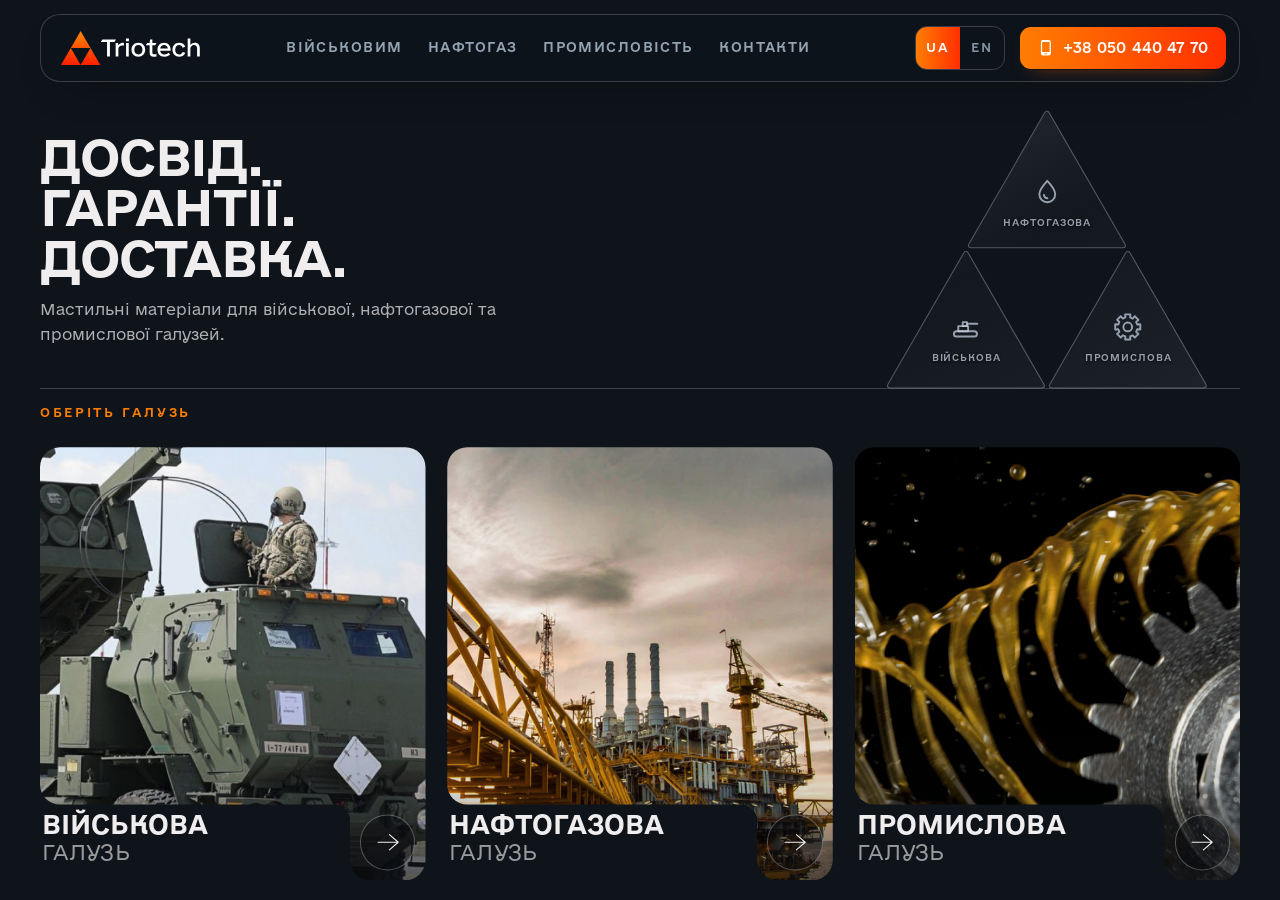
==== commit 495916b3: "Головна: розділювач на основі трикутника, текст по центру смуги - розділювач опущено на рівень основ" ====
--- a/index.html
+++ b/index.html
@@ -5,8 +5,8 @@
     <meta name="viewport"
           content="width=device-width, user-scalable=no, initial-scale=1.0, maximum-scale=1.0, minimum-scale=1.0">
     <meta http-equiv="X-UA-Compatible" content="ie=edge">
-    <link rel="stylesheet" href="css/style.css?v=34">
-    <link rel="stylesheet" type="text/css" href="vendor/slick.css?v=34"/>
+    <link rel="stylesheet" href="css/style.css?v=35">
+    <link rel="stylesheet" type="text/css" href="vendor/slick.css?v=35"/>
 
     <!-- Favicon -->
     <link href="favicon.png" rel="icon">
@@ -40,12 +40,12 @@
 
 
 <main class="main">
-    <section class="primary"><div class="primary__intro"><div class="container"><div class="primary__introtext"><h1 class="primary__intro-title">Досвід. <br>Гарантії. <br>Доставка.</h1><p class="primary__intro-sub">Мастильні матеріали для військової, нафтогазової та промислової галузей.</p><span class="primary__intro-label">Оберіть галузь</span></div><nav class="triad-nav primary__triad" aria-label="Галузі"><ul class="triad-nav__list"><li class="triad-nav__item triad-nav__item--oilgas"><a class="triad-nav__link" href="OilGas/index.html"><span class="triad-nav__glass"></span><span class="triad-nav__inner"><svg class="triad-nav__ico" viewBox="0 0 24 24" fill="none" stroke="currentColor" stroke-width="1.5" stroke-linecap="round" stroke-linejoin="round" aria-hidden="true" focusable="false"><path d="M12 3.4c0 0 6.2 6.6 6.2 10.5a6.2 6.2 0 1 1-12.4 0C5.8 10 12 3.4 12 3.4z"/><path d="M9.4 14.3a2.7 2.7 0 0 0 2.7 2.7"/></svg><span class="triad-nav__label">Нафтогазова</span></span></a><svg class="triad-nav__glow" viewBox="0 0 100 86.6" preserveAspectRatio="none" aria-hidden="true" focusable="false"><path d="M 50.7425 1.5747 L 74.0075 41.8696 Q 74.7500 43.1557 73.2650 43.1557 L 26.7350 43.1557 Q 25.2500 43.1557 25.9925 41.8696 L 49.2575 1.5747 Q 50.0000 0.2887 50.7425 1.5747 Z"/></svg></li><li class="triad-nav__item triad-nav__item--military"><a class="triad-nav__link" href="Military/index.html"><span class="triad-nav__glass"></span><span class="triad-nav__inner"><svg class="triad-nav__ico" viewBox="0 0 24 24" fill="none" stroke="currentColor" stroke-width="1.5" stroke-linecap="round" stroke-linejoin="round" aria-hidden="true" focusable="false"><rect x="2" y="15.4" width="18" height="4.1" rx="2"/><path d="M5.4 11.4h7.7v4H5.4z"/><path d="M8.9 8.3h3.3v3.1H8.9z"/><path d="M12.2 9.5h8.1"/></svg><span class="triad-nav__label">Військова</span></span></a><svg class="triad-nav__glow" viewBox="0 0 100 86.6" preserveAspectRatio="none" aria-hidden="true" focusable="false"><path d="M 25.7425 44.8747 L 49.0075 85.1696 Q 49.7500 86.4557 48.2650 86.4557 L 1.7350 86.4557 Q 0.2500 86.4557 0.9925 85.1696 L 24.2575 44.8747 Q 25.0000 43.5887 25.7425 44.8747 Z"/></svg></li><li class="triad-nav__item triad-nav__item--industrial"><a class="triad-nav__link" href="Industrial/index.html"><span class="triad-nav__glass"></span><span class="triad-nav__inner"><svg class="triad-nav__ico" viewBox="0 0 24 24" fill="none" stroke="currentColor" stroke-width="1.5" stroke-linecap="round" stroke-linejoin="round" aria-hidden="true" focusable="false"><path d="M 19.36 10.11 L 21.79 9.97 L 21.79 14.03 L 19.36 13.89 L 18.54 15.87 L 20.36 17.49 L 17.49 20.36 L 15.87 18.54 L 13.89 19.36 L 14.03 21.79 L 9.97 21.79 L 10.11 19.36 L 8.13 18.54 L 6.51 20.36 L 3.64 17.49 L 5.46 15.87 L 4.64 13.89 L 2.21 14.03 L 2.21 9.97 L 4.64 10.11 L 5.46 8.13 L 3.64 6.51 L 6.51 3.64 L 8.13 5.46 L 10.11 4.64 L 9.97 2.21 L 14.03 2.21 L 13.89 4.64 L 15.87 5.46 L 17.49 3.64 L 20.36 6.51 L 18.54 8.13 Z"/><circle cx="12" cy="12" r="3.4"/></svg><span class="triad-nav__label">Промислова</span></span></a><svg class="triad-nav__glow" viewBox="0 0 100 86.6" preserveAspectRatio="none" aria-hidden="true" focusable="false"><path d="M 75.7425 44.8747 L 99.0075 85.1696 Q 99.7500 86.4557 98.2650 86.4557 L 51.7350 86.4557 Q 50.2500 86.4557 50.9925 85.1696 L 74.2575 44.8747 Q 75.0000 43.5887 75.7425 44.8747 Z"/></svg></li></ul><svg class="triad-nav__edges" viewBox="0 0 100 86.6" preserveAspectRatio="none" aria-hidden="true" focusable="false"><path class="triad-edge" d="M 50.7425 1.5747 L 74.0075 41.8696 Q 74.7500 43.1557 73.2650 43.1557 L 26.7350 43.1557 Q 25.2500 43.1557 25.9925 41.8696 L 49.2575 1.5747 Q 50.0000 0.2887 50.7425 1.5747 Z"/><path class="triad-edge" d="M 25.7425 44.8747 L 49.0075 85.1696 Q 49.7500 86.4557 48.2650 86.4557 L 1.7350 86.4557 Q 0.2500 86.4557 0.9925 85.1696 L 24.2575 44.8747 Q 25.0000 43.5887 25.7425 44.8747 Z"/><path class="triad-edge" d="M 75.7425 44.8747 L 99.0075 85.1696 Q 99.7500 86.4557 98.2650 86.4557 L 51.7350 86.4557 Q 50.2500 86.4557 50.9925 85.1696 L 74.2575 44.8747 Q 75.0000 43.5887 75.7425 44.8747 Z"/></svg></nav></div></div>
+    <section class="primary"><div class="primary__intro"><div class="container"><div class="primary__introtext"><h1 class="primary__intro-title">Досвід. <br>Гарантії. <br>Доставка.</h1><p class="primary__intro-sub">Мастильні матеріали для військової, нафтогазової та промислової галузей.</p></div><nav class="triad-nav primary__triad" aria-label="Галузі"><ul class="triad-nav__list"><li class="triad-nav__item triad-nav__item--oilgas"><a class="triad-nav__link" href="OilGas/index.html"><span class="triad-nav__glass"></span><span class="triad-nav__inner"><svg class="triad-nav__ico" viewBox="0 0 24 24" fill="none" stroke="currentColor" stroke-width="1.5" stroke-linecap="round" stroke-linejoin="round" aria-hidden="true" focusable="false"><path d="M12 3.4c0 0 6.2 6.6 6.2 10.5a6.2 6.2 0 1 1-12.4 0C5.8 10 12 3.4 12 3.4z"/><path d="M9.4 14.3a2.7 2.7 0 0 0 2.7 2.7"/></svg><span class="triad-nav__label">Нафтогазова</span></span></a><svg class="triad-nav__glow" viewBox="0 0 100 86.6" preserveAspectRatio="none" aria-hidden="true" focusable="false"><path d="M 50.7425 1.5747 L 74.0075 41.8696 Q 74.7500 43.1557 73.2650 43.1557 L 26.7350 43.1557 Q 25.2500 43.1557 25.9925 41.8696 L 49.2575 1.5747 Q 50.0000 0.2887 50.7425 1.5747 Z"/></svg></li><li class="triad-nav__item triad-nav__item--military"><a class="triad-nav__link" href="Military/index.html"><span class="triad-nav__glass"></span><span class="triad-nav__inner"><svg class="triad-nav__ico" viewBox="0 0 24 24" fill="none" stroke="currentColor" stroke-width="1.5" stroke-linecap="round" stroke-linejoin="round" aria-hidden="true" focusable="false"><rect x="2" y="15.4" width="18" height="4.1" rx="2"/><path d="M5.4 11.4h7.7v4H5.4z"/><path d="M8.9 8.3h3.3v3.1H8.9z"/><path d="M12.2 9.5h8.1"/></svg><span class="triad-nav__label">Військова</span></span></a><svg class="triad-nav__glow" viewBox="0 0 100 86.6" preserveAspectRatio="none" aria-hidden="true" focusable="false"><path d="M 25.7425 44.8747 L 49.0075 85.1696 Q 49.7500 86.4557 48.2650 86.4557 L 1.7350 86.4557 Q 0.2500 86.4557 0.9925 85.1696 L 24.2575 44.8747 Q 25.0000 43.5887 25.7425 44.8747 Z"/></svg></li><li class="triad-nav__item triad-nav__item--industrial"><a class="triad-nav__link" href="Industrial/index.html"><span class="triad-nav__glass"></span><span class="triad-nav__inner"><svg class="triad-nav__ico" viewBox="0 0 24 24" fill="none" stroke="currentColor" stroke-width="1.5" stroke-linecap="round" stroke-linejoin="round" aria-hidden="true" focusable="false"><path d="M 19.36 10.11 L 21.79 9.97 L 21.79 14.03 L 19.36 13.89 L 18.54 15.87 L 20.36 17.49 L 17.49 20.36 L 15.87 18.54 L 13.89 19.36 L 14.03 21.79 L 9.97 21.79 L 10.11 19.36 L 8.13 18.54 L 6.51 20.36 L 3.64 17.49 L 5.46 15.87 L 4.64 13.89 L 2.21 14.03 L 2.21 9.97 L 4.64 10.11 L 5.46 8.13 L 3.64 6.51 L 6.51 3.64 L 8.13 5.46 L 10.11 4.64 L 9.97 2.21 L 14.03 2.21 L 13.89 4.64 L 15.87 5.46 L 17.49 3.64 L 20.36 6.51 L 18.54 8.13 Z"/><circle cx="12" cy="12" r="3.4"/></svg><span class="triad-nav__label">Промислова</span></span></a><svg class="triad-nav__glow" viewBox="0 0 100 86.6" preserveAspectRatio="none" aria-hidden="true" focusable="false"><path d="M 75.7425 44.8747 L 99.0075 85.1696 Q 99.7500 86.4557 98.2650 86.4557 L 51.7350 86.4557 Q 50.2500 86.4557 50.9925 85.1696 L 74.2575 44.8747 Q 75.0000 43.5887 75.7425 44.8747 Z"/></svg></li></ul><svg class="triad-nav__edges" viewBox="0 0 100 86.6" preserveAspectRatio="none" aria-hidden="true" focusable="false"><path class="triad-edge" d="M 50.7425 1.5747 L 74.0075 41.8696 Q 74.7500 43.1557 73.2650 43.1557 L 26.7350 43.1557 Q 25.2500 43.1557 25.9925 41.8696 L 49.2575 1.5747 Q 50.0000 0.2887 50.7425 1.5747 Z"/><path class="triad-edge" d="M 25.7425 44.8747 L 49.0075 85.1696 Q 49.7500 86.4557 48.2650 86.4557 L 1.7350 86.4557 Q 0.2500 86.4557 0.9925 85.1696 L 24.2575 44.8747 Q 25.0000 43.5887 25.7425 44.8747 Z"/><path class="triad-edge" d="M 75.7425 44.8747 L 99.0075 85.1696 Q 99.7500 86.4557 98.2650 86.4557 L 51.7350 86.4557 Q 50.2500 86.4557 50.9925 85.1696 L 74.2575 44.8747 Q 75.0000 43.5887 75.7425 44.8747 Z"/></svg></nav><span class="primary__intro-label">Оберіть галузь</span></div></div>
         <div class="swiper primary__swiper">
         <ul class="primary__list swiper-wrapper">
             <li class="primary__item swiper-slide">
                 
-                <span class="primary__slab primary__slab--tab" aria-hidden="true"><picture><source media="(max-width:1200px)" srcset="img/card-1.jpg?v=34"><img src="img/primary-1.png" alt="primary"></picture></span><span class="primary__slab primary__slab--joint" aria-hidden="true"><picture><source media="(max-width:1200px)" srcset="img/card-1.jpg?v=34"><img src="img/primary-1.png" alt="primary"></picture></span><div class="primary__bg"><picture><source media="(max-width:1200px)" srcset="img/card-1.jpg?v=34"><img src="img/primary-1.png" alt="primary"></picture></div>
+                <span class="primary__slab primary__slab--tab" aria-hidden="true"><picture><source media="(max-width:1200px)" srcset="img/card-1.jpg?v=35"><img src="img/primary-1.png" alt="primary"></picture></span><span class="primary__slab primary__slab--joint" aria-hidden="true"><picture><source media="(max-width:1200px)" srcset="img/card-1.jpg?v=35"><img src="img/primary-1.png" alt="primary"></picture></span><div class="primary__bg"><picture><source media="(max-width:1200px)" srcset="img/card-1.jpg?v=35"><img src="img/primary-1.png" alt="primary"></picture></div>
 
                 <div class="primary__wrapper">
                     <div class="container"><span class="primary__num">01</span>
@@ -93,7 +93,7 @@
                 </div>
             <a class="primary__cover" href="Military/index.html" aria-hidden="true" tabindex="-1"></a></li>
             <li class="primary__item swiper-slide primary__item--mobile">
-                <span class="primary__slab primary__slab--tab" aria-hidden="true"><picture><source media="(max-width:1200px)" srcset="img/card-2.jpg?v=34"><img src="img/primary-2.png" alt="primary"></picture></span><span class="primary__slab primary__slab--joint" aria-hidden="true"><picture><source media="(max-width:1200px)" srcset="img/card-2.jpg?v=34"><img src="img/primary-2.png" alt="primary"></picture></span><div class="primary__bg"><picture><source media="(max-width:1200px)" srcset="img/card-2.jpg?v=34"><img src="img/primary-2.png" alt="primary"></picture></div>
+                <span class="primary__slab primary__slab--tab" aria-hidden="true"><picture><source media="(max-width:1200px)" srcset="img/card-2.jpg?v=35"><img src="img/primary-2.png" alt="primary"></picture></span><span class="primary__slab primary__slab--joint" aria-hidden="true"><picture><source media="(max-width:1200px)" srcset="img/card-2.jpg?v=35"><img src="img/primary-2.png" alt="primary"></picture></span><div class="primary__bg"><picture><source media="(max-width:1200px)" srcset="img/card-2.jpg?v=35"><img src="img/primary-2.png" alt="primary"></picture></div>
                 <div class="primary__wrapper">
                     <div class="container"><span class="primary__num">02</span>
 
@@ -110,7 +110,7 @@
                 </div>
             <a class="primary__cover" href="OilGas/index.html" aria-hidden="true" tabindex="-1"></a></li>
             <li class="primary__item swiper-slide primary__item--mobile">
-                <span class="primary__slab primary__slab--tab" aria-hidden="true"><picture><source media="(max-width:1200px)" srcset="img/card-3.jpg?v=34"><img src="img/primary-3.png" alt="primary"></picture></span><span class="primary__slab primary__slab--joint" aria-hidden="true"><picture><source media="(max-width:1200px)" srcset="img/card-3.jpg?v=34"><img src="img/primary-3.png" alt="primary"></picture></span><div class="primary__bg"><picture><source media="(max-width:1200px)" srcset="img/card-3.jpg?v=34"><img src="img/primary-3.png" alt="primary"></picture></div>
+                <span class="primary__slab primary__slab--tab" aria-hidden="true"><picture><source media="(max-width:1200px)" srcset="img/card-3.jpg?v=35"><img src="img/primary-3.png" alt="primary"></picture></span><span class="primary__slab primary__slab--joint" aria-hidden="true"><picture><source media="(max-width:1200px)" srcset="img/card-3.jpg?v=35"><img src="img/primary-3.png" alt="primary"></picture></span><div class="primary__bg"><picture><source media="(max-width:1200px)" srcset="img/card-3.jpg?v=35"><img src="img/primary-3.png" alt="primary"></picture></div>
                 <div class="primary__wrapper">
                     <div class="container"><span class="primary__num">03</span>
 
@@ -133,10 +133,10 @@
 </section>
 </main>
 
-<script src="vendor/jquery.min.js?v=34"></script>
-<script type="text/javascript" src="vendor/slick.min.js?v=34"></script>
-<script src="js/main.js?v=34"></script>
+<script src="vendor/jquery.min.js?v=35"></script>
+<script type="text/javascript" src="vendor/slick.min.js?v=35"></script>
+<script src="js/main.js?v=35"></script>
 
-<script src="js/ui.js?v=34"></script>
+<script src="js/ui.js?v=35"></script>
 </body>
 </html>
--- a/css/style.css
+++ b/css/style.css
@@ -952,9 +952,10 @@
 .primary__intro{order:0;margin:0 0 clamp(24px,3vw,40px)}
 .primary__intro .container{
   display:grid;grid-template-columns:repeat(3,1fr);
-  gap:clamp(16px,1.7vw,24px);align-items:end;
-}
-.primary__introtext{grid-column:1 / span 2;min-width:0}
+  column-gap:clamp(16px,1.7vw,24px);row-gap:0;align-items:end;
+}
+/* Текст стоїть по центру смуги — так він не відривається від знака праворуч */
+.primary__introtext{grid-column:1 / span 2;min-width:0;align-self:center}
 .primary__triad{grid-column:3;width:100%;align-self:end}
 .primary__intro-title{
   font-weight:700;
@@ -966,8 +967,11 @@
   font-size:clamp(15px,1.35vw,18px);color:rgba(239,237,237,.72);
   max-width:46ch;margin:0 0 26px;
 }
+/* Розділювач лежить рівно на основі трикутника й тягнеться на всю ширину —
+   знак ніби стоїть на ньому. Підпис іде вже під лінією. */
 .primary__intro-label{
-  display:block;padding-top:20px;border-top:1px solid var(--line-strong);
+  grid-column:1 / -1;
+  display:block;padding-top:18px;border-top:1px solid var(--line-strong);
   font-size:12px;font-weight:500;letter-spacing:.22em;text-transform:uppercase;
   color:var(--flame-hi);
 }
@@ -1788,10 +1792,10 @@
 @media (min-width:1201px) and (max-height:940px){
   .primary{padding-top:calc(var(--header-top) + var(--header-h) + 26px)}
   .primary__intro{margin-bottom:24px}
-  .primary__intro-title{font-size:clamp(26px,3.2vw,42px);margin-bottom:12px}
+  .primary__intro-title{font-size:clamp(28px,3.8vw,50px);margin-bottom:14px}
   .primary__intro-sub{font-size:15px;margin-bottom:18px}
   .primary__intro-label{padding-top:14px}
-  .primary__triad{max-width:84%;margin-left:auto}
+  .primary__triad{max-width:84%;margin-inline:auto}
 }
 @media (min-width:1201px) and (max-height:820px){
   .primary__triad{max-width:70%}
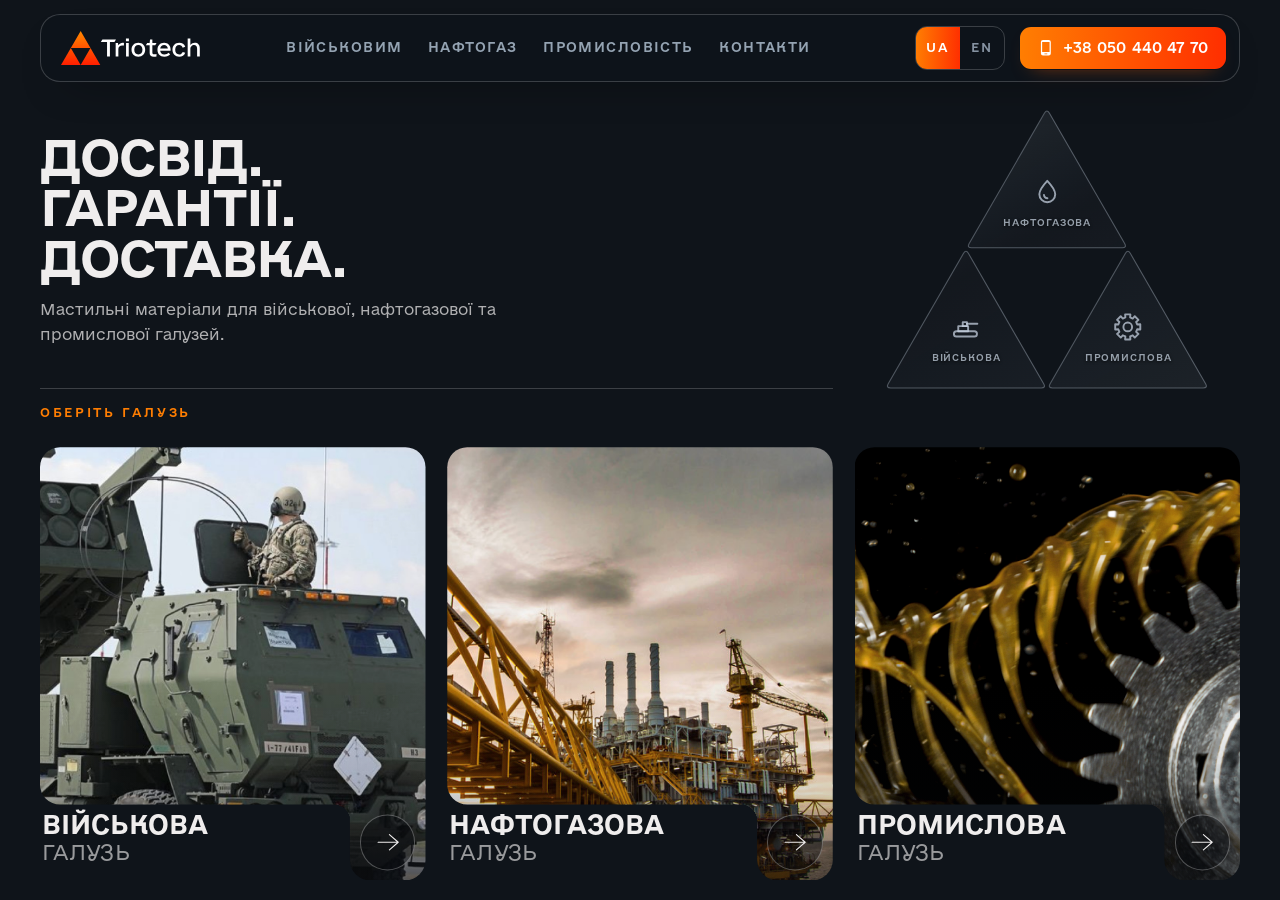
==== commit f7578905: "Головна: розділювач закінчується на другій колонці, не доходячи до трикутника Рівень лінії лишився т" ====
--- a/index.html
+++ b/index.html
@@ -5,8 +5,8 @@
     <meta name="viewport"
           content="width=device-width, user-scalable=no, initial-scale=1.0, maximum-scale=1.0, minimum-scale=1.0">
     <meta http-equiv="X-UA-Compatible" content="ie=edge">
-    <link rel="stylesheet" href="css/style.css?v=35">
-    <link rel="stylesheet" type="text/css" href="vendor/slick.css?v=35"/>
+    <link rel="stylesheet" href="css/style.css?v=36">
+    <link rel="stylesheet" type="text/css" href="vendor/slick.css?v=36"/>
 
     <!-- Favicon -->
     <link href="favicon.png" rel="icon">
@@ -45,7 +45,7 @@
         <ul class="primary__list swiper-wrapper">
             <li class="primary__item swiper-slide">
                 
-                <span class="primary__slab primary__slab--tab" aria-hidden="true"><picture><source media="(max-width:1200px)" srcset="img/card-1.jpg?v=35"><img src="img/primary-1.png" alt="primary"></picture></span><span class="primary__slab primary__slab--joint" aria-hidden="true"><picture><source media="(max-width:1200px)" srcset="img/card-1.jpg?v=35"><img src="img/primary-1.png" alt="primary"></picture></span><div class="primary__bg"><picture><source media="(max-width:1200px)" srcset="img/card-1.jpg?v=35"><img src="img/primary-1.png" alt="primary"></picture></div>
+                <span class="primary__slab primary__slab--tab" aria-hidden="true"><picture><source media="(max-width:1200px)" srcset="img/card-1.jpg?v=36"><img src="img/primary-1.png" alt="primary"></picture></span><span class="primary__slab primary__slab--joint" aria-hidden="true"><picture><source media="(max-width:1200px)" srcset="img/card-1.jpg?v=36"><img src="img/primary-1.png" alt="primary"></picture></span><div class="primary__bg"><picture><source media="(max-width:1200px)" srcset="img/card-1.jpg?v=36"><img src="img/primary-1.png" alt="primary"></picture></div>
 
                 <div class="primary__wrapper">
                     <div class="container"><span class="primary__num">01</span>
@@ -93,7 +93,7 @@
                 </div>
             <a class="primary__cover" href="Military/index.html" aria-hidden="true" tabindex="-1"></a></li>
             <li class="primary__item swiper-slide primary__item--mobile">
-                <span class="primary__slab primary__slab--tab" aria-hidden="true"><picture><source media="(max-width:1200px)" srcset="img/card-2.jpg?v=35"><img src="img/primary-2.png" alt="primary"></picture></span><span class="primary__slab primary__slab--joint" aria-hidden="true"><picture><source media="(max-width:1200px)" srcset="img/card-2.jpg?v=35"><img src="img/primary-2.png" alt="primary"></picture></span><div class="primary__bg"><picture><source media="(max-width:1200px)" srcset="img/card-2.jpg?v=35"><img src="img/primary-2.png" alt="primary"></picture></div>
+                <span class="primary__slab primary__slab--tab" aria-hidden="true"><picture><source media="(max-width:1200px)" srcset="img/card-2.jpg?v=36"><img src="img/primary-2.png" alt="primary"></picture></span><span class="primary__slab primary__slab--joint" aria-hidden="true"><picture><source media="(max-width:1200px)" srcset="img/card-2.jpg?v=36"><img src="img/primary-2.png" alt="primary"></picture></span><div class="primary__bg"><picture><source media="(max-width:1200px)" srcset="img/card-2.jpg?v=36"><img src="img/primary-2.png" alt="primary"></picture></div>
                 <div class="primary__wrapper">
                     <div class="container"><span class="primary__num">02</span>
 
@@ -110,7 +110,7 @@
                 </div>
             <a class="primary__cover" href="OilGas/index.html" aria-hidden="true" tabindex="-1"></a></li>
             <li class="primary__item swiper-slide primary__item--mobile">
-                <span class="primary__slab primary__slab--tab" aria-hidden="true"><picture><source media="(max-width:1200px)" srcset="img/card-3.jpg?v=35"><img src="img/primary-3.png" alt="primary"></picture></span><span class="primary__slab primary__slab--joint" aria-hidden="true"><picture><source media="(max-width:1200px)" srcset="img/card-3.jpg?v=35"><img src="img/primary-3.png" alt="primary"></picture></span><div class="primary__bg"><picture><source media="(max-width:1200px)" srcset="img/card-3.jpg?v=35"><img src="img/primary-3.png" alt="primary"></picture></div>
+                <span class="primary__slab primary__slab--tab" aria-hidden="true"><picture><source media="(max-width:1200px)" srcset="img/card-3.jpg?v=36"><img src="img/primary-3.png" alt="primary"></picture></span><span class="primary__slab primary__slab--joint" aria-hidden="true"><picture><source media="(max-width:1200px)" srcset="img/card-3.jpg?v=36"><img src="img/primary-3.png" alt="primary"></picture></span><div class="primary__bg"><picture><source media="(max-width:1200px)" srcset="img/card-3.jpg?v=36"><img src="img/primary-3.png" alt="primary"></picture></div>
                 <div class="primary__wrapper">
                     <div class="container"><span class="primary__num">03</span>
 
@@ -133,10 +133,10 @@
 </section>
 </main>
 
-<script src="vendor/jquery.min.js?v=35"></script>
-<script type="text/javascript" src="vendor/slick.min.js?v=35"></script>
-<script src="js/main.js?v=35"></script>
+<script src="vendor/jquery.min.js?v=36"></script>
+<script type="text/javascript" src="vendor/slick.min.js?v=36"></script>
+<script src="js/main.js?v=36"></script>
 
-<script src="js/ui.js?v=35"></script>
+<script src="js/ui.js?v=36"></script>
 </body>
 </html>
--- a/css/style.css
+++ b/css/style.css
@@ -967,10 +967,11 @@
   font-size:clamp(15px,1.35vw,18px);color:rgba(239,237,237,.72);
   max-width:46ch;margin:0 0 26px;
 }
-/* Розділювач лежить рівно на основі трикутника й тягнеться на всю ширину —
-   знак ніби стоїть на ньому. Підпис іде вже під лінією. */
+/* Розділювач лежить рівно на рівні основи трикутника, але тягнеться лише
+   під текстом — до кінця другої колонки, не доходячи до знака.
+   Підпис іде вже під лінією. */
 .primary__intro-label{
-  grid-column:1 / -1;
+  grid-column:1 / span 2;
   display:block;padding-top:18px;border-top:1px solid var(--line-strong);
   font-size:12px;font-weight:500;letter-spacing:.22em;text-transform:uppercase;
   color:var(--flame-hi);
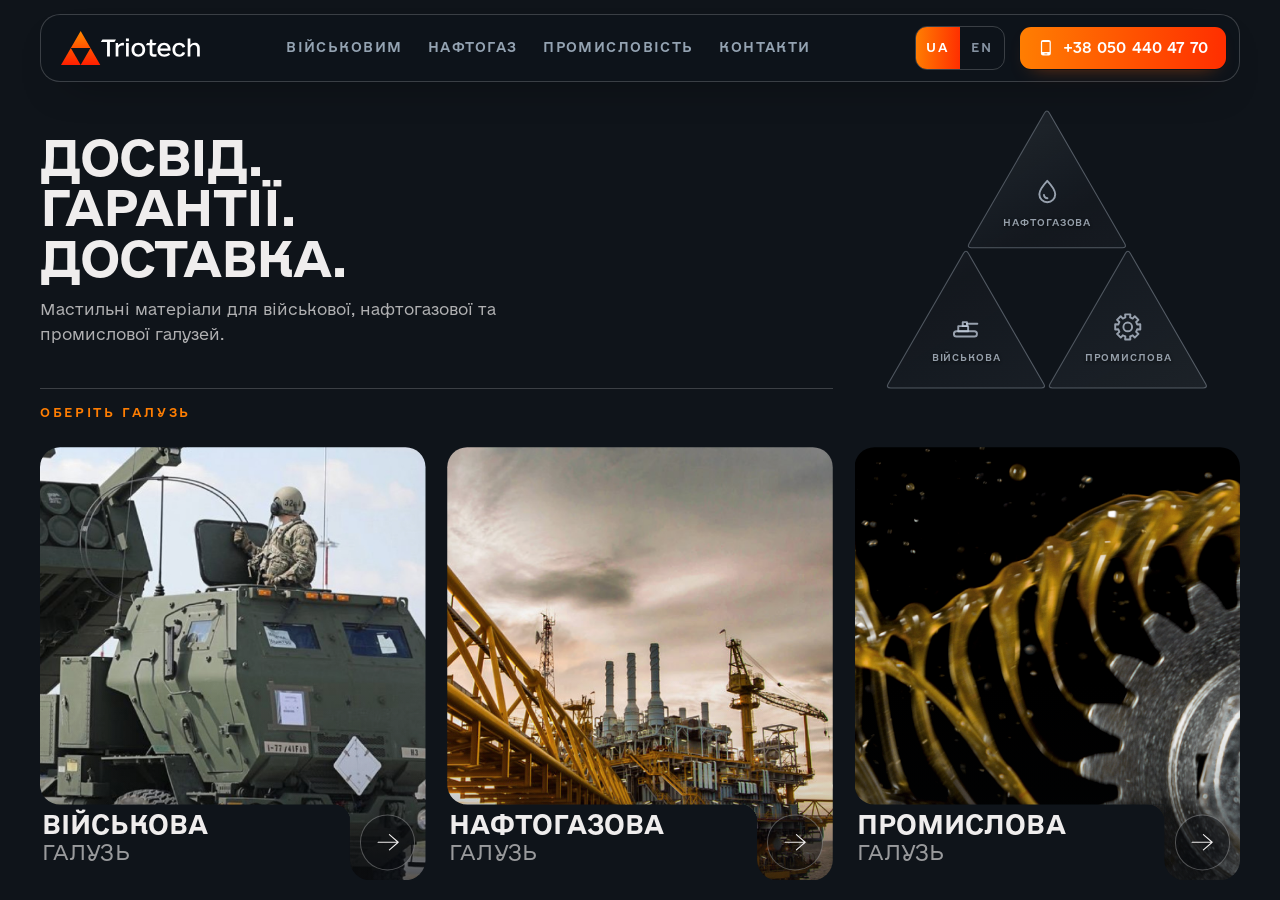
==== commit 001f4bff: "Розмите тло під відкритим мобільним меню - шар .nav-scrim у body, під шапкою за z-index: усередині ш" ====
--- a/index.html
+++ b/index.html
@@ -5,8 +5,8 @@
     <meta name="viewport"
           content="width=device-width, user-scalable=no, initial-scale=1.0, maximum-scale=1.0, minimum-scale=1.0">
     <meta http-equiv="X-UA-Compatible" content="ie=edge">
-    <link rel="stylesheet" href="css/style.css?v=36">
-    <link rel="stylesheet" type="text/css" href="vendor/slick.css?v=36"/>
+    <link rel="stylesheet" href="css/style.css?v=39">
+    <link rel="stylesheet" type="text/css" href="vendor/slick.css?v=39"/>
 
     <!-- Favicon -->
     <link href="favicon.png" rel="icon">
@@ -37,6 +37,7 @@
         <div class="header__content"><nav class="header__navigation"><ul class="header__list"><li class="header__item"><a class="header__link" href="Military/index.html">Військовим</a></li><li class="header__item"><a class="header__link" href="OilGas/index.html">Нафтогаз</a></li><li class="header__item"><a class="header__link" href="Industrial/index.html">Промисловість</a></li><li class="header__item"><a class="header__link" id="header__contacts" href="Military/index.html#contacts">Контакти</a></li></ul></nav><div class="lang__button lang--header"><div class="lang__list"><span class="lang__link lang__link--on">UA</span><a class="lang__link" href="Home/en/index.html" hreflang="en">EN</a></div></div><a class="header__tel header__tel--mobile" href="tel:+380504404770"><svg width="16" height="16" aria-hidden="true" focusable="false"><use href="#header-tel" xlink:href="#header-tel"></use></svg><span class="header__tel-num">+38 050 440 47 70</span></a></div><button class="hamburger" id="burger" type="button" aria-label="Меню" aria-expanded="false"><div class="hamburger-menu"><span class="hamburger-line"></span><span class="hamburger-line"></span></div></button><a class="header__tel" href="tel:+380504404770"><svg width="16" height="16" aria-hidden="true" focusable="false"><use href="#header-tel" xlink:href="#header-tel"></use></svg><span class="header__tel-num">+38 050 440 47 70</span></a>
     </div>
 </header>
+<div class="nav-scrim" aria-hidden="true"></div>
 
 
 <main class="main">
@@ -45,7 +46,7 @@
         <ul class="primary__list swiper-wrapper">
             <li class="primary__item swiper-slide">
                 
-                <span class="primary__slab primary__slab--tab" aria-hidden="true"><picture><source media="(max-width:1200px)" srcset="img/card-1.jpg?v=36"><img src="img/primary-1.png" alt="primary"></picture></span><span class="primary__slab primary__slab--joint" aria-hidden="true"><picture><source media="(max-width:1200px)" srcset="img/card-1.jpg?v=36"><img src="img/primary-1.png" alt="primary"></picture></span><div class="primary__bg"><picture><source media="(max-width:1200px)" srcset="img/card-1.jpg?v=36"><img src="img/primary-1.png" alt="primary"></picture></div>
+                <span class="primary__slab primary__slab--tab" aria-hidden="true"><picture><source media="(max-width:1200px)" srcset="img/card-1.jpg?v=39"><img src="img/primary-1.png" alt="primary"></picture></span><span class="primary__slab primary__slab--joint" aria-hidden="true"><picture><source media="(max-width:1200px)" srcset="img/card-1.jpg?v=39"><img src="img/primary-1.png" alt="primary"></picture></span><div class="primary__bg"><picture><source media="(max-width:1200px)" srcset="img/card-1.jpg?v=39"><img src="img/primary-1.png" alt="primary"></picture></div>
 
                 <div class="primary__wrapper">
                     <div class="container"><span class="primary__num">01</span>
@@ -93,7 +94,7 @@
                 </div>
             <a class="primary__cover" href="Military/index.html" aria-hidden="true" tabindex="-1"></a></li>
             <li class="primary__item swiper-slide primary__item--mobile">
-                <span class="primary__slab primary__slab--tab" aria-hidden="true"><picture><source media="(max-width:1200px)" srcset="img/card-2.jpg?v=36"><img src="img/primary-2.png" alt="primary"></picture></span><span class="primary__slab primary__slab--joint" aria-hidden="true"><picture><source media="(max-width:1200px)" srcset="img/card-2.jpg?v=36"><img src="img/primary-2.png" alt="primary"></picture></span><div class="primary__bg"><picture><source media="(max-width:1200px)" srcset="img/card-2.jpg?v=36"><img src="img/primary-2.png" alt="primary"></picture></div>
+                <span class="primary__slab primary__slab--tab" aria-hidden="true"><picture><source media="(max-width:1200px)" srcset="img/card-2.jpg?v=39"><img src="img/primary-2.png" alt="primary"></picture></span><span class="primary__slab primary__slab--joint" aria-hidden="true"><picture><source media="(max-width:1200px)" srcset="img/card-2.jpg?v=39"><img src="img/primary-2.png" alt="primary"></picture></span><div class="primary__bg"><picture><source media="(max-width:1200px)" srcset="img/card-2.jpg?v=39"><img src="img/primary-2.png" alt="primary"></picture></div>
                 <div class="primary__wrapper">
                     <div class="container"><span class="primary__num">02</span>
 
@@ -110,7 +111,7 @@
                 </div>
             <a class="primary__cover" href="OilGas/index.html" aria-hidden="true" tabindex="-1"></a></li>
             <li class="primary__item swiper-slide primary__item--mobile">
-                <span class="primary__slab primary__slab--tab" aria-hidden="true"><picture><source media="(max-width:1200px)" srcset="img/card-3.jpg?v=36"><img src="img/primary-3.png" alt="primary"></picture></span><span class="primary__slab primary__slab--joint" aria-hidden="true"><picture><source media="(max-width:1200px)" srcset="img/card-3.jpg?v=36"><img src="img/primary-3.png" alt="primary"></picture></span><div class="primary__bg"><picture><source media="(max-width:1200px)" srcset="img/card-3.jpg?v=36"><img src="img/primary-3.png" alt="primary"></picture></div>
+                <span class="primary__slab primary__slab--tab" aria-hidden="true"><picture><source media="(max-width:1200px)" srcset="img/card-3.jpg?v=39"><img src="img/primary-3.png" alt="primary"></picture></span><span class="primary__slab primary__slab--joint" aria-hidden="true"><picture><source media="(max-width:1200px)" srcset="img/card-3.jpg?v=39"><img src="img/primary-3.png" alt="primary"></picture></span><div class="primary__bg"><picture><source media="(max-width:1200px)" srcset="img/card-3.jpg?v=39"><img src="img/primary-3.png" alt="primary"></picture></div>
                 <div class="primary__wrapper">
                     <div class="container"><span class="primary__num">03</span>
 
@@ -133,10 +134,10 @@
 </section>
 </main>
 
-<script src="vendor/jquery.min.js?v=36"></script>
-<script type="text/javascript" src="vendor/slick.min.js?v=36"></script>
-<script src="js/main.js?v=36"></script>
+<script src="vendor/jquery.min.js?v=39"></script>
+<script type="text/javascript" src="vendor/slick.min.js?v=39"></script>
+<script src="js/main.js?v=39"></script>
 
-<script src="js/ui.js?v=36"></script>
+<script src="js/ui.js?v=39"></script>
 </body>
 </html>
--- a/css/style.css
+++ b/css/style.css
@@ -1421,7 +1421,14 @@
     var(--ink) 0%, rgba(15,20,26,0) 22%,
     rgba(15,20,26,0) 78%, var(--ink) 100%);
 }
-.quotes .container{display:flex;align-items:center;justify-content:space-between;gap:clamp(32px,5vw,64px)}
+/* Логотип має тримати блок разом: його верх — на рівні першого рядка
+   заголовка, низ — на рівні кнопки. Тому він виведений з потоку: інакше
+   власна висота картинки задавала б висоту рядка, а не навпаки. Місце під
+   нього заброньовано відступом контейнера. */
+.quotes .container{
+  position:relative;display:flex;align-items:center;justify-content:space-between;
+  gap:clamp(32px,5vw,64px);padding-right:clamp(200px,26%,340px);
+}
 .quotes__wrapper{max-width:62ch}
 .quotes__title{
   font-weight:700;font-size:clamp(26px,3.4vw,44px);line-height:1.12;
@@ -1430,8 +1437,11 @@
 .quotes__title span{
   background-image:var(--flame-grad);-webkit-background-clip:text;background-clip:text;color:transparent;
 }
-.quotes__img{flex:none;width:clamp(120px,15vw,190px);opacity:.95}
-.quotes__img img{width:100%;height:auto}
+.quotes__img{
+  position:absolute;top:0;bottom:0;right:0;width:auto;
+  display:flex;align-items:center;justify-content:flex-end;opacity:.95;
+}
+.quotes__img img{height:100%;width:auto;max-width:100%;object-fit:contain;display:block}
 
 /* ============================================================================
    КОНТАКТИ + ФОРМА
@@ -1553,6 +1563,19 @@
 
 .footer__bottom{border-top:1px solid var(--line);padding:20px 0}
 .footer__protected{display:block;text-align:center;font-size:13px;color:var(--faint)}
+
+/* ============================================================================
+   ТЛО ПІД ВІДКРИТИМ МОБІЛЬНИМ МЕНЮ
+   Сайт за шухлядою розмивається. Шар лежить окремо від шапки: у неї власний
+   backdrop-filter, а він робить її системою координат і сам би потрапив під
+   розмиття. Показується лише там, де меню справді стає шухлядою (860 px).
+   ============================================================================ */
+.nav-scrim{
+  position:fixed;inset:0;z-index:50;
+  background:rgba(10,13,18,.38);
+  opacity:0;visibility:hidden;pointer-events:none;
+  transition:opacity .32s var(--ease),visibility .32s var(--ease);
+}
 
 /* ============================================================================
    МОДАЛКА
@@ -1697,8 +1720,12 @@
   .about .container{grid-template-columns:1fr}
   .about__left{flex-direction:row;align-items:center;justify-content:space-between;flex-wrap:wrap}
   .footer__wrapper .container{grid-template-columns:1fr}
-  .quotes .container{flex-direction:column;align-items:flex-start}
-  .quotes__img{order:-1;align-self:flex-start;margin:0 0 22px}
+  .quotes .container{position:static;flex-direction:column;align-items:flex-start;padding-right:0}
+  .quotes__img{
+    position:static;order:-1;align-self:flex-start;margin:0 0 22px;
+    display:block;width:clamp(120px,15vw,190px);
+  }
+  .quotes__img img{width:100%;height:auto}
 }
 
 @media (max-width:860px){
@@ -1729,6 +1756,13 @@
     max-height:min(74vh,540px);opacity:1;
     padding:12px clamp(16px,2vw,22px) 14px;overflow-y:auto;
   }
+  /* Розмиття вмикаємо лише там, де меню стає шухлядою: на десктопі цей шар
+     не має нести backdrop-filter навіть прихованим. */
+  .nav-scrim{
+    -webkit-backdrop-filter:blur(14px) saturate(1.15);
+    backdrop-filter:blur(14px) saturate(1.15);
+  }
+  .header--open + .nav-scrim{opacity:1;visibility:visible;pointer-events:auto}
   .header__navigation{width:100%}
   .header__list{flex-direction:column;align-items:stretch;gap:0;width:100%}
   .header__item:not(:last-child){border-bottom:1px solid var(--line)}
